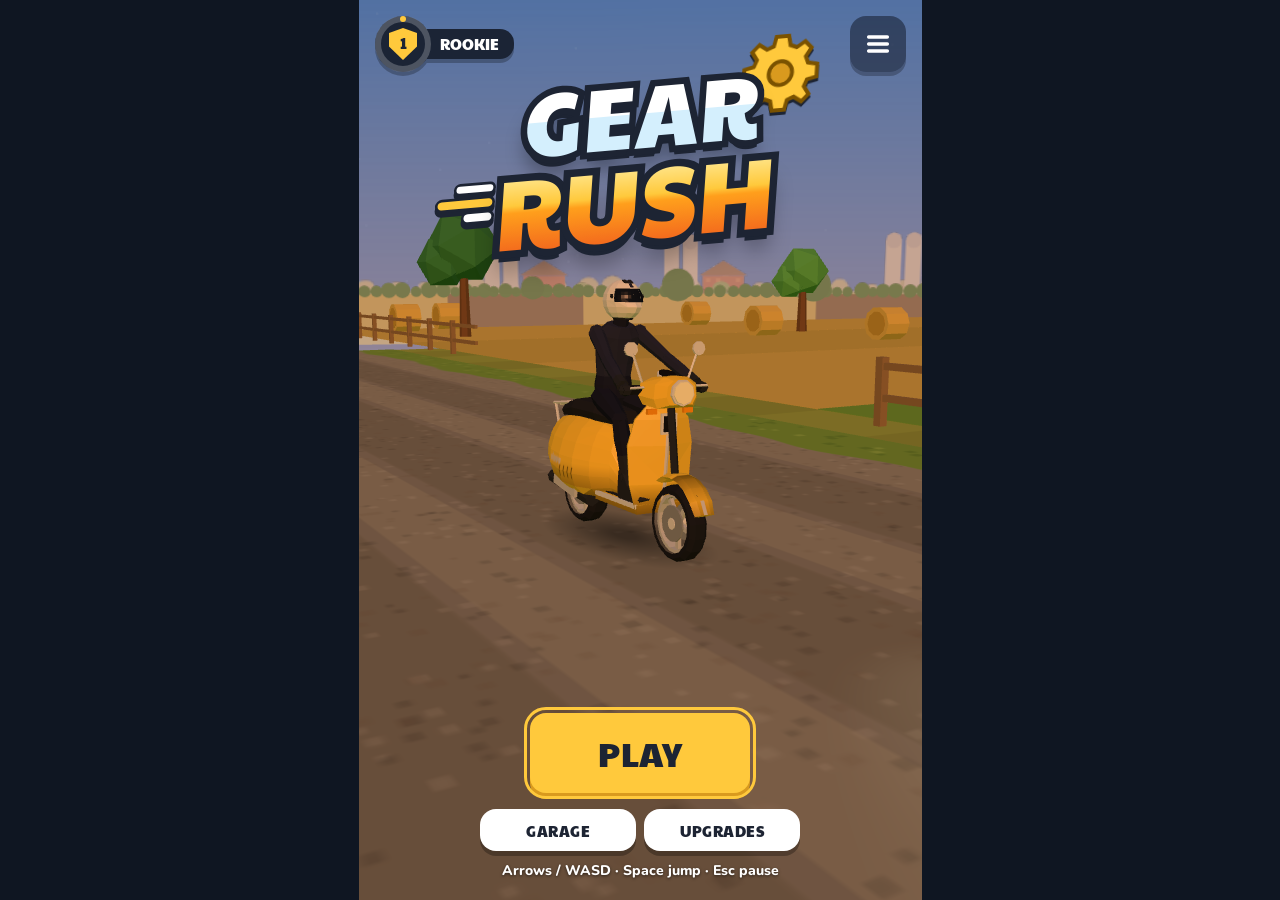
==== index.html @ fe3894e6 "Deploy Gear Rush 0.32.0 (8c68d22)" ====
<!doctype html>
<html lang="en">
  <head>
    <meta charset="UTF-8" />
    <meta name="viewport" content="width=device-width, initial-scale=1, maximum-scale=1, user-scalable=no, viewport-fit=cover" />
    <meta name="theme-color" content="#9ED8F5" />
    <meta name="mobile-web-app-capable" content="yes" />
    <meta name="apple-mobile-web-app-capable" content="yes" />
    <meta name="apple-mobile-web-app-status-bar-style" content="black-translucent" />
    <title>Gear Rush</title>
    <link rel="icon" type="image/svg+xml" href="./favicon.svg" />
    <link rel="apple-touch-icon" href="./icons/apple-touch-icon.png" />
    <script type="module" crossorigin src="./assets/index-BmSVmYBg.js"></script>
    <link rel="stylesheet" crossorigin href="./assets/index-CHYYtZLO.css">
  <link rel="manifest" href="./manifest.webmanifest"></head>
  <body>
    <div id="app">
      <canvas id="gl"></canvas>
      <canvas id="fx"></canvas>
      <div id="vignette"></div>
      <div id="ui"></div>
    </div>
    <div id="rotate"><div>↻</div><p>Rotate your phone to portrait<br />Obróć telefon pionowo</p></div>
  </body>
</html>
---- assets/index-CHYYtZLO.css ----
@font-face{font-family:Paytone One;font-style:normal;font-display:swap;font-weight:400;src:url(./paytone-one-vietnamese-400-normal-3uz3l8e0.woff2) format("woff2"),url(./paytone-one-vietnamese-400-normal-BRPeB8vx.woff) format("woff");unicode-range:U+0102-0103,U+0110-0111,U+0128-0129,U+0168-0169,U+01A0-01A1,U+01AF-01B0,U+0300-0301,U+0303-0304,U+0308-0309,U+0323,U+0329,U+1EA0-1EF9,U+20AB}@font-face{font-family:Paytone One;font-style:normal;font-display:swap;font-weight:400;src:url(./paytone-one-latin-ext-400-normal-3vhx3Voy.woff2) format("woff2"),url(./paytone-one-latin-ext-400-normal-DRXB6jXc.woff) format("woff");unicode-range:U+0100-02BA,U+02BD-02C5,U+02C7-02CC,U+02CE-02D7,U+02DD-02FF,U+0304,U+0308,U+0329,U+1D00-1DBF,U+1E00-1E9F,U+1EF2-1EFF,U+2020,U+20A0-20AB,U+20AD-20C0,U+2113,U+2C60-2C7F,U+A720-A7FF}@font-face{font-family:Paytone One;font-style:normal;font-display:swap;font-weight:400;src:url(./paytone-one-latin-400-normal-CUTjhAbn.woff2) format("woff2"),url(./paytone-one-latin-400-normal-B3s3dOdV.woff) format("woff");unicode-range:U+0000-00FF,U+0131,U+0152-0153,U+02BB-02BC,U+02C6,U+02DA,U+02DC,U+0304,U+0308,U+0329,U+2000-206F,U+20AC,U+2122,U+2191,U+2193,U+2212,U+2215,U+FEFF,U+FFFD}@font-face{font-family:Nunito;font-style:normal;font-display:swap;font-weight:600;src:url(./nunito-cyrillic-ext-600-normal-CWPPjBOD.woff2) format("woff2"),url(./nunito-cyrillic-ext-600-normal-vnfu4DTE.woff) format("woff");unicode-range:U+0460-052F,U+1C80-1C8A,U+20B4,U+2DE0-2DFF,U+A640-A69F,U+FE2E-FE2F}@font-face{font-family:Nunito;font-style:normal;font-display:swap;font-weight:600;src:url(./nunito-cyrillic-600-normal-DJGQ2h05.woff2) format("woff2"),url(./nunito-cyrillic-600-normal-BUjmtIuu.woff) format("woff");unicode-range:U+0301,U+0400-045F,U+0490-0491,U+04B0-04B1,U+2116}@font-face{font-family:Nunito;font-style:normal;font-display:swap;font-weight:600;src:url(./nunito-vietnamese-600-normal-BY8O6Cug.woff2) format("woff2"),url(./nunito-vietnamese-600-normal-DO1RqFw5.woff) format("woff");unicode-range:U+0102-0103,U+0110-0111,U+0128-0129,U+0168-0169,U+01A0-01A1,U+01AF-01B0,U+0300-0301,U+0303-0304,U+0308-0309,U+0323,U+0329,U+1EA0-1EF9,U+20AB}@font-face{font-family:Nunito;font-style:normal;font-display:swap;font-weight:600;src:url(./nunito-latin-ext-600-normal-Dd9Zuxh1.woff2) format("woff2"),url(./nunito-latin-ext-600-normal-BKUpuB78.woff) format("woff");unicode-range:U+0100-02BA,U+02BD-02C5,U+02C7-02CC,U+02CE-02D7,U+02DD-02FF,U+0304,U+0308,U+0329,U+1D00-1DBF,U+1E00-1E9F,U+1EF2-1EFF,U+2020,U+20A0-20AB,U+20AD-20C0,U+2113,U+2C60-2C7F,U+A720-A7FF}@font-face{font-family:Nunito;font-style:normal;font-display:swap;font-weight:600;src:url(./nunito-latin-600-normal-Br8yIETf.woff2) format("woff2"),url(./nunito-latin-600-normal-Cd0eNu1l.woff) format("woff");unicode-range:U+0000-00FF,U+0131,U+0152-0153,U+02BB-02BC,U+02C6,U+02DA,U+02DC,U+0304,U+0308,U+0329,U+2000-206F,U+20AC,U+2122,U+2191,U+2193,U+2212,U+2215,U+FEFF,U+FFFD}@font-face{font-family:Nunito;font-style:normal;font-display:swap;font-weight:800;src:url(./nunito-cyrillic-ext-800-normal-B-cvGohL.woff2) format("woff2"),url(./nunito-cyrillic-ext-800-normal-pjRatrRO.woff) format("woff");unicode-range:U+0460-052F,U+1C80-1C8A,U+20B4,U+2DE0-2DFF,U+A640-A69F,U+FE2E-FE2F}@font-face{font-family:Nunito;font-style:normal;font-display:swap;font-weight:800;src:url(./nunito-cyrillic-800-normal-D3igD7Kl.woff2) format("woff2"),url(./nunito-cyrillic-800-normal-DymMgApb.woff) format("woff");unicode-range:U+0301,U+0400-045F,U+0490-0491,U+04B0-04B1,U+2116}@font-face{font-family:Nunito;font-style:normal;font-display:swap;font-weight:800;src:url(./nunito-vietnamese-800-normal-D_CZYdm9.woff2) format("woff2"),url(./nunito-vietnamese-800-normal-Dz0hZPb5.woff) format("woff");unicode-range:U+0102-0103,U+0110-0111,U+0128-0129,U+0168-0169,U+01A0-01A1,U+01AF-01B0,U+0300-0301,U+0303-0304,U+0308-0309,U+0323,U+0329,U+1EA0-1EF9,U+20AB}@font-face{font-family:Nunito;font-style:normal;font-display:swap;font-weight:800;src:url(./nunito-latin-ext-800-normal-CtU8tJOV.woff2) format("woff2"),url(./nunito-latin-ext-800-normal-CDcxIxx8.woff) format("woff");unicode-range:U+0100-02BA,U+02BD-02C5,U+02C7-02CC,U+02CE-02D7,U+02DD-02FF,U+0304,U+0308,U+0329,U+1D00-1DBF,U+1E00-1E9F,U+1EF2-1EFF,U+2020,U+20A0-20AB,U+20AD-20C0,U+2113,U+2C60-2C7F,U+A720-A7FF}@font-face{font-family:Nunito;font-style:normal;font-display:swap;font-weight:800;src:url(./nunito-latin-800-normal-Dz8SOQK_.woff2) format("woff2"),url(./nunito-latin-800-normal-D-J0wlBY.woff) format("woff");unicode-range:U+0000-00FF,U+0131,U+0152-0153,U+02BB-02BC,U+02C6,U+02DA,U+02DC,U+0304,U+0308,U+0329,U+2000-206F,U+20AC,U+2122,U+2191,U+2193,U+2212,U+2215,U+FEFF,U+FFFD}:root{--sky: #9ed8f5;--cream: #fcefd4;--ink: #1d2433;--gold: #ffc93c;--gold-dark: #d99a1e;--red: #e63946;--green: #3ddc84;--blue: #1982c4;--panel: rgba(20, 28, 44, .86);--panel-line: rgba(255, 255, 255, .12);--display: "Paytone One", "Arial Black", system-ui, sans-serif;--body: "Nunito", system-ui, -apple-system, "Segoe UI", sans-serif;--safe-t: env(safe-area-inset-top, 0px);--safe-b: env(safe-area-inset-bottom, 0px);--safe-l: env(safe-area-inset-left, 0px);--safe-r: env(safe-area-inset-right, 0px)}*{box-sizing:border-box;-webkit-tap-highlight-color:transparent}html,body{margin:0;height:100%;overflow:hidden;background:#0f1622;color:#fff;font-family:var(--body);user-select:none;-webkit-user-select:none;touch-action:none;overscroll-behavior:none}#app{position:relative;height:100vh;height:var(--app-h, 100dvh);width:min(100vw,calc(var(--app-h, 100dvh) * .625));margin:0 auto;overflow:hidden;background:var(--sky);container-type:inline-size}#gl,#fx{position:absolute;top:0;right:0;bottom:0;left:0;width:100%;height:100%;display:block}#fx{pointer-events:none}#vignette{position:absolute;top:0;right:0;bottom:0;left:0;pointer-events:none;opacity:0;background:radial-gradient(ellipse at center,transparent 45%,rgba(230,57,70,.75) 100%);transition:opacity .35s ease-out}#vignette.on{opacity:1;transition:none}#ui{position:absolute;top:0;right:0;bottom:0;left:0;pointer-events:none}#ui>*{pointer-events:auto}#rotate{display:none}@media (orientation: landscape) and (pointer: coarse) and (max-height: 520px){#rotate{display:flex;position:fixed;top:0;right:0;bottom:0;left:0;z-index:99;background:#0f1622;flex-direction:column;align-items:center;justify-content:center;text-align:center;font-family:var(--display);font-size:22px}#rotate div{font-size:64px;animation:spin 2s ease-in-out infinite}}@keyframes spin{50%{transform:rotate(90deg)}}.screen{position:absolute;top:0;right:0;bottom:0;left:0;display:flex;flex-direction:column;align-items:center;padding:calc(16px + var(--safe-t)) calc(16px + var(--safe-r)) calc(20px + var(--safe-b)) calc(16px + var(--safe-l))}#ui>.screen.passthrough{pointer-events:none}:where(.screen.passthrough)>*{pointer-events:auto}.screen.dim{background:#0a101c8c;backdrop-filter:blur(2px);-webkit-backdrop-filter:blur(2px)}.spacer{flex:1}.logo{position:relative;isolation:isolate;display:flex;flex-direction:column;align-items:center;font-family:var(--display);font-size:clamp(54px,19cqw,96px);line-height:.92;letter-spacing:.02em;transform:rotate(-5deg) skew(-9deg)}.logo-word{position:relative;display:block;color:transparent}.logo-word:before,.logo-word:after{content:attr(data-text);position:absolute;top:0;right:0;bottom:0;left:0}.logo-word:before{color:var(--ink);-webkit-text-stroke:.15em var(--ink);text-shadow:0 .035em 0 var(--ink),0 .07em 0 var(--ink),0 .105em 0 var(--ink),0 .2em .22em rgba(0,0,0,.35)}.logo-word:after{background:var(--fill);-webkit-background-clip:text;background-clip:text;color:transparent}.w-gear{--fill: linear-gradient(#fff 0 52%, #d4effd 52% 100%)}.w-rush{--fill: linear-gradient(#fff3b0, #ffc93c 46%, #ff9f1c 54%, #f2661d);font-size:1.12em}.logo-gear{position:absolute;z-index:-1;width:.95em;height:.95em;top:-.32em;right:-.42em;filter:drop-shadow(0 .04em 0 var(--ink))}.logo-gear svg{width:100%;height:100%;display:block;animation:logo-spin 9s linear infinite}@keyframes logo-spin{to{transform:rotate(1turn)}}.logo-rush{position:relative}.logo-streaks{position:absolute;right:calc(100% + .06em);top:.2em;display:grid;justify-items:end;gap:.07em}.logo-streaks i{display:block;height:.09em;border-radius:99px;background:#fff;box-shadow:0 0 0 .03em var(--ink),0 .05em 0 .03em var(--ink)}.logo-streaks i:nth-child(1){width:.42em}.logo-streaks i:nth-child(2){width:.62em;background:var(--gold)}.logo-streaks i:nth-child(3){width:.32em}.btn{font-family:var(--display);font-size:22px;letter-spacing:.5px;color:var(--ink);background:#fff;border:0;border-radius:16px;padding:12px 22px;min-height:52px;min-width:52px;box-shadow:0 5px #00000047;cursor:pointer;transition:transform .08s,box-shadow .08s,opacity .2s}.btn:active{transform:translateY(4px);box-shadow:0 1px #00000047}.btn:focus-visible,.swatch:focus-visible,.tabs button:focus-visible,.toggle:focus-visible,.lang button:focus-visible{outline:3px solid var(--gold);outline-offset:3px}.btn.primary{background:var(--gold);font-size:34px;padding:16px 40px;min-width:220px;box-shadow:0 6px 0 var(--gold-dark)}.btn.primary:active{box-shadow:0 2px 0 var(--gold-dark)}.btn.ghost{background:#141c2c8c;color:#fff;box-shadow:0 4px #00000040}.btn[disabled]{opacity:.45;pointer-events:none}.btn.icon{padding:0;width:56px;height:56px;font-size:26px;display:grid;place-items:center}.btn svg{width:24px;height:24px;vertical-align:-4px}.btn.icon svg{width:28px;height:28px}.stack{display:grid}.stack>*{grid-area:1 / 1;min-width:0}.stack>.stack-off{visibility:hidden}.row{display:flex;gap:12px;align-items:center;justify-content:center;flex-wrap:wrap}.col{display:flex;flex-direction:column;gap:12px;align-items:center}.title .col{gap:8px}.chip{display:inline-flex;align-items:center;gap:8px;padding:8px 14px;border-radius:999px;background:#141c2c99;font-weight:800;font-size:18px}.chip svg{width:22px;height:22px}.panel{background:var(--panel);border:1px solid var(--panel-line);border-radius:22px;padding:20px;width:min(100%,360px)}.title-text{font-family:var(--display);font-size:40px;font-weight:400;text-align:center;margin:0 0 8px}.hint{font-size:16px;text-align:center;font-weight:800;text-shadow:0 1px 3px rgba(0,0,0,.6)}.boot{justify-content:center;gap:36px;background:linear-gradient(#9ed8f5,#fcefd4)}.bar{width:60%;height:14px;border-radius:99px;background:#1d243340;overflow:hidden}.bar>i{display:block;height:100%;width:0;background:var(--ink);border-radius:99px;transition:width .15s}.title-top{width:100%;display:flex;justify-content:space-between;align-items:center;gap:8px}.title .logo{margin-top:0;font-size:clamp(54px,17cqw,88px)}.player-badge{display:inline-flex;align-items:center;height:56px;min-width:0;max-width:min(246px,calc(100cqw - 104px));padding:0;border:0;background:none;color:#fff;font-family:var(--body);text-align:left;cursor:pointer;filter:drop-shadow(0 4px 0 rgba(0,0,0,.25));transition:transform .08s,filter .08s}.player-badge:active{transform:translateY(3px);filter:drop-shadow(0 1px 0 rgba(0,0,0,.25))}.player-badge:focus-visible{outline:3px solid var(--gold);outline-offset:3px;border-radius:28px}.pb-disc{position:relative;z-index:1;flex:none;display:grid;place-items:center;width:56px;height:56px;border-radius:50%;background:#1b2435}.pb-ring{position:absolute;top:0;right:0;bottom:0;left:0;width:100%;height:100%;transform:rotate(-90deg)}.pb-ring circle{fill:none;stroke-width:6}.pb-track{stroke:#ffffff38}.pb-fill{stroke:var(--gold);stroke-linecap:round}.pb-disc .rank-badge{position:relative;width:28px;height:32px;font-size:15px}.pb-plate{display:grid;gap:3px;min-width:0;margin-left:-14px;padding:6px 15px 7px 23px;border-radius:0 14px 14px 0;background:#1b2435}.pb-name{font-family:var(--display);font-weight:400;font-size:15px;line-height:1.15;overflow:hidden;text-overflow:ellipsis;white-space:nowrap}.pb-name.long{font-size:13px}.pb-plate small{font-size:12px;font-weight:800;line-height:1;color:var(--gold);white-space:nowrap;overflow:hidden;text-overflow:ellipsis}.title .spacer{position:relative;width:100%;display:flex;justify-content:flex-end;align-items:flex-start;pointer-events:none}.app-slot{position:absolute;left:0;right:0;bottom:10px;display:flex;justify-content:center}.side-rail{display:flex;flex-direction:column;gap:10px;pointer-events:auto}.side-btn{position:relative;width:52px;height:52px;padding:0;border:0;border-radius:16px;cursor:pointer;display:grid;place-items:center;background:#141c2c8c;color:#fff;box-shadow:0 4px #00000040;transition:transform .08s,box-shadow .08s}.side-btn:active{transform:translateY(3px);box-shadow:0 1px #00000040}.side-btn:focus-visible{outline:3px solid var(--gold);outline-offset:3px}.side-btn svg{width:28px;height:28px}.panel.start-pick{display:grid;gap:12px;width:min(100%,320px)}.start-pick .btn{display:flex;align-items:baseline;justify-content:center;gap:10px;min-width:0;font-size:clamp(21px,6.8vw,26px);padding:12px 14px}.start-pick .btn:not(.ghost){justify-content:flex-start;text-align:left;white-space:nowrap}.start-pick .btn small{font-family:var(--body);font-weight:800;font-size:15px;opacity:.8}.pf-rank{display:flex;align-items:center;gap:12px;padding:4px 0 12px;border-bottom:1px solid var(--panel-line)}.pf-rank .rank-badge{width:44px;height:50px;font-size:24px}.pf-rank b{font-family:var(--display);font-weight:400;font-size:20px}.pf-text{display:grid;gap:4px;flex:1;min-width:0}.pf-text>small{font-size:13px;font-weight:800;opacity:.8}.pf-row{display:flex;align-items:center;gap:12px;padding:10px 0;border-bottom:1px solid var(--panel-line)}.pf-row b{font-size:20px;font-weight:800}.pf-nick{overflow:hidden;text-overflow:ellipsis;white-space:nowrap}.pf-row .pf-style{display:block;font-size:13px;opacity:.8;margin-top:2px}.pf-icon{display:grid;place-items:center;width:34px;flex:none}.pf-icon svg{width:28px;height:28px}.btn.pf-share{width:44px;height:44px;font-size:13px}.btn.pf-share svg{width:22px;height:22px}.results .style-line{font-family:var(--display);font-size:18px;display:flex;flex-direction:column;align-items:center;gap:4px}.results .style-line b{color:var(--gold);font-weight:400;font-size:clamp(26px,4.2dvh,34px);line-height:1;text-shadow:0 3px 0 var(--ink);margin-left:4px}.results .best-pill{display:inline-flex;align-items:center;gap:.3em;padding:.2em .75em .2em .5em;border-radius:999px;font-family:var(--display);background:var(--gold);color:var(--ink);-webkit-text-stroke:0;box-shadow:0 .18em 0 var(--gold-dark),0 0 .9em #ffc93c8c;animation:bounce .8s ease-in-out infinite alternate}.results .best-pill svg{width:1.1em;height:1.1em}.results .best-pill svg path{fill:var(--ink);stroke:none}.results .newbest{font-size:clamp(20px,3.4dvh,26px)}.results .style-best{font-size:16px}.results .unlocked{font-family:var(--display);font-size:18px;color:#3ddc84;text-shadow:0 2px 0 rgba(0,0,0,.35);margin-top:4px}.results .unlocked.cp-drylands{color:#ffb36b}.title .col{width:100%;max-width:320px}.title .col .hint{margin:2px 0 0;font-size:14px}.title-play{display:flex;gap:14px;width:100%}.title-play .btn{height:60px;min-width:0;min-height:0}.btn.primary.daily{flex:2;display:flex;flex-direction:column;align-items:center;justify-content:center;gap:2px;padding:4px 8px;font-size:22px;line-height:1.1}.btn.daily small{display:inline-flex;align-items:center;gap:6px;font-family:var(--body);font-weight:800;font-size:14px;opacity:.85}.btn.daily small.explain{font-size:12px;line-height:1.1}.btn.daily .streak,.results .streak{display:inline-flex;align-items:center;gap:2px;color:#c2410c}.btn.daily svg{width:16px;height:16px;vertical-align:0}.free-ride{flex:1;padding:4px;font-size:15px;line-height:1.1}.title-more{width:100%;gap:8px;flex-wrap:nowrap;margin-top:8px}.title-more .btn{flex:1;min-width:0;min-height:42px;padding:6px 8px;font-size:15px}.hud .dist .daily-tag{display:block;font-size:14px;letter-spacing:1px;color:var(--gold);margin-bottom:2px}.hud .dist .daily-tag[hidden]{display:none}.results .daily-head{font-family:var(--display);font-size:18px;color:var(--gold)}.results .streak{color:#ff8a3d}.results .streak.up{animation:tierpop .6s .3s}.hud .top{width:100%;display:grid;grid-template-columns:1fr 1fr;align-items:start;position:relative;z-index:1}.hud .bottom{position:absolute;left:0;right:0;bottom:calc(14px + var(--safe-b));pointer-events:none;display:flex;justify-content:center}.hud .left{display:flex;flex-direction:column;gap:8px;align-items:flex-start}.hud .gears{display:inline-flex;align-items:center;gap:6px;font-family:var(--display);font-size:24px;text-shadow:0 2px 0 rgba(0,0,0,.35)}.hud .gears,.hud .dist,.hud .mission{will-change:transform}.hud .gears svg{width:28px;height:28px}.hud .rail{position:absolute;top:30%;height:30%;display:flex;flex-direction:column;align-items:center;pointer-events:none}.hud .combo{--c: #fff;left:calc(8px + var(--safe-l));gap:6px;opacity:.55;transition:opacity .2s}.hud .combo.on{opacity:1}.hud .combo b{font-family:var(--display);font-weight:400;font-size:22px;line-height:1;padding:5px 7px 6px;border-radius:12px;min-width:44px;background:var(--c);color:var(--ink);text-align:center;box-shadow:0 3px #00000059;transition:background .2s}.hud .combo .cbar{flex:1;width:18px;border-radius:99px;overflow:hidden;position:relative;background:#141c2c8c;border:2px solid rgba(255,255,255,.4);box-shadow:0 3px #0000004d}.hud .combo .cbar i{position:absolute;top:0;right:0;bottom:0;left:0;transform-origin:bottom;transition:transform .15s ease-out,background .2s;background:linear-gradient(to top,var(--c),color-mix(in srgb,var(--c),#fff 50%))}.hud .combo[data-level="2"]{--c: #3ddc84}.hud .combo[data-level="3"]{--c: #5aa9ff}.hud .combo[data-level="4"]{--c: #b388ff}.hud .combo[data-level="5"]{--c: var(--gold)}.hud .combo b{position:relative}.hud .combo[data-level="5"] b:after,.hud .combo[data-level="5"] .cbar:after{content:"";position:absolute;top:0;right:0;bottom:0;left:0;border-radius:inherit;background:#fff;opacity:0;pointer-events:none;animation:shimmer 1.2s ease-in-out infinite}@keyframes shimmer{50%{opacity:.22}}.hud .stunts{position:absolute;top:30%;left:calc(62px + var(--safe-l));display:flex;flex-direction:column;align-items:flex-start;gap:4px;pointer-events:none}.hud .stunt{--c: #fff;font-family:var(--display);font-size:16px;line-height:1;color:var(--c);white-space:nowrap;-webkit-text-stroke:3px var(--ink);paint-order:stroke fill;text-shadow:0 2px 0 var(--ink);opacity:0}.hud .stunt[data-level="2"]{--c: #3ddc84}.hud .stunt[data-level="3"]{--c: #5aa9ff}.hud .stunt[data-level="4"]{--c: #b388ff}.hud .stunt[data-level="5"],.hud .stunt.razor{--c: var(--gold)}.hud .stunt.razor{font-size:20px}.hud .stunt.perk{--c: var(--gold);font-size:18px}.hud .combo .chain{display:flex;gap:4px}.hud .combo .chain[hidden]{display:none}.hud .combo .chain i{width:10px;height:10px;border-radius:50%;background:#141c2c8c;border:2px solid rgba(255,255,255,.5);transition:background .1s}.hud .combo .chain i.on{background:var(--gold);border-color:#fff}.hud .combo .hook{--c: #fff;--left: 1;position:absolute;bottom:calc(100% + 6px);left:50%;translate:-50% 0;padding:3px;border-radius:12px;background:conic-gradient(var(--c) calc(var(--left) * 360deg),rgba(255,255,255,.15) 0)}.hud .combo .hook[hidden]{display:none}.hud .combo .hook span{display:block;font-family:var(--display);font-size:16px;line-height:1;padding:4px 6px;border-radius:9px;background:color-mix(in srgb,var(--c),transparent 55%);color:var(--ink);opacity:.85}.hud .combo .hook[data-level="2"]{--c: #3ddc84}.hud .combo .hook[data-level="3"]{--c: #5aa9ff}.hud .combo .hook[data-level="4"]{--c: #b388ff}.hud .combo .hook[data-level="5"]{--c: var(--gold)}.hud .combo.up b{animation:comboup .3s ease-out}@keyframes comboup{40%{transform:scale(1.5) rotate(-6deg)}}.hud .combo.broke{animation:combobreak .45s ease-out}.hud .combo.broke .cbar{animation:railflash .45s}@keyframes combobreak{20%{transform:translate(-5px) rotate(-6deg)}40%{transform:translate(5px) rotate(5deg)}60%{transform:translate(-3px)}80%{transform:translate(2px)}}@keyframes railflash{0%,50%{border-color:var(--red);background:#e6394699}}.hud .combo.down b{animation:combodown .35s ease-out}@keyframes combodown{40%{transform:scale(.7) translateY(6px)}}.hud .combo.low .cbar{animation:combolow .5s ease-in-out infinite alternate}@keyframes combolow{to{opacity:.45}}.hud .hp{right:calc(8px + var(--safe-r));flex-direction:column-reverse;justify-content:space-evenly;width:46px;border-radius:99px;background:#141c2c73;border:2px solid rgba(255,255,255,.25)}.hud .hp.low{animation:lowhp .7s ease-in-out infinite alternate}@keyframes lowhp{to{background:#e6394699;border-color:#fff9}}.hud .hp svg{width:30px;height:30px;transition:opacity .4s,transform .4s;filter:drop-shadow(0 2px 0 rgba(0,0,0,.3))}.hud .hp svg.lost{opacity:.25;transform:scale(.8) rotate(-20deg);filter:grayscale(1)}.hud .hp svg.crack{animation:crack .4s}@keyframes crack{30%{transform:scale(1.5) rotate(15deg)}}.hud.still .combo,.hud.still .combo .cbar i{transition:none}.hud.still .combo.up b,.hud.still .combo[data-level="5"] b:after,.hud.still .combo[data-level="5"] .cbar:after,.hud.still .hp.low{animation:none}.hud.still .combo.broke,.hud.still .combo.broke .cbar,.hud.still .combo.down b,.hud.still .combo.low .cbar{animation:none}.hud.still .hp.low{background:#e6394699}.combopop{--c: #3ddc84;--s: 1;--r: -4deg;position:absolute;left:0;right:0;top:calc(clamp(28px,6.5dvh,60px) + var(--safe-t));display:flex;flex-direction:column;align-items:center;transform-origin:50% 0;pointer-events:none;opacity:0;isolation:isolate;font-family:var(--display);line-height:.95;-webkit-text-stroke:3px var(--ink);paint-order:stroke fill;text-shadow:0 4px 0 var(--ink)}.combopop small{font-size:18px;letter-spacing:3px;color:#fff;-webkit-text-stroke-width:2px;text-shadow:0 2px 0 var(--ink)}.combopop b{font-weight:400;font-size:clamp(48px,min(20cqw,9.5dvh),86px);color:var(--c)}.combopop span{font-size:clamp(26px,min(10cqw,5dvh),44px);color:color-mix(in srgb,var(--c),#fff 55%)}.combopop:before{content:"";position:absolute;z-index:-1;left:50%;top:50%;width:240px;height:240px;margin:-120px;border-radius:50%;opacity:0;background:repeating-conic-gradient(color-mix(in srgb,var(--c),transparent 35%) 0 12deg,transparent 12deg 24deg);-webkit-mask:radial-gradient(circle,#000 25%,transparent 70%);mask:radial-gradient(circle,#000 25%,transparent 70%)}.combopop.l3{--c: #5aa9ff;--s: 1.08;--r: 3deg}.combopop.l4{--c: #b388ff;--s: 1.16;--r: -5deg}.combopop.l5{--c: var(--gold);--s: 1.26;--r: 0deg}.combopop.l5:before{width:300px;height:300px;margin:-150px;background:repeating-conic-gradient(#ffc93c 0 10deg,transparent 10deg 15deg,#ff6b6b 15deg 25deg,transparent 25deg 30deg,#5aa9ff 30deg 40deg,transparent 40deg 45deg,#3ddc84 45deg 55deg,transparent 55deg 60deg)}.combopop.show{animation:combopop 2s ease-out forwards}.combopop.show:before{animation:burst 1.2s linear forwards}@keyframes combopop{0%{opacity:0;transform:translateY(24px) scale(calc(var(--s) * .3)) rotate(var(--r))}8%{opacity:1;transform:translateY(0) scale(calc(var(--s) * 1.2)) rotate(var(--r))}16%{transform:scale(var(--s)) rotate(var(--r))}82%{opacity:1;transform:translateY(-6px) scale(var(--s)) rotate(var(--r))}to{opacity:0;transform:translateY(-22px) scale(calc(var(--s) * .9)) rotate(var(--r))}}@keyframes burst{0%{opacity:0;transform:scale(.2) rotate(0)}15%{opacity:1}to{opacity:0;transform:scale(1.4) rotate(70deg)}}.hud.still .combopop.show{animation-name:popfade}.hud.still .combopop.show:before{animation:none}@keyframes popfade{0%,to{opacity:0}6%,85%{opacity:1}}.hud .dist{font-family:var(--display);font-size:44px;line-height:1;text-align:center;text-shadow:0 3px 0 rgba(0,0,0,.35);min-width:120px}.hud .dist small{font-size:22px;margin-left:2px}.hud .dist.tierpop{animation:tierpop .6s}@keyframes tierpop{30%{color:var(--gold);transform:scale(1.15)}}.hud .right{display:flex;justify-content:flex-end}.toast{position:absolute;left:0;right:0;top:26%;padding:0 12px;overflow-wrap:anywhere;text-align:center;pointer-events:none;font-family:var(--display);font-size:clamp(28px,9cqw,40px);color:#fff;-webkit-text-stroke:2px var(--ink);paint-order:stroke fill;text-shadow:0 4px 0 var(--ink);transform:translate(-120%);opacity:0}.toast.show{animation:toast 1.5s ease-in-out forwards}@keyframes toast{0%{transform:translate(-120%);opacity:0}15%,80%{transform:translate(0);opacity:1}to{transform:translate(120%);opacity:0}}.drops{position:absolute;top:0;right:0;bottom:0;left:0;pointer-events:none;overflow:hidden}.drops i{position:absolute;border-radius:50% 50% 46% 46%;background:radial-gradient(circle at 35% 30%,#ffffff8c,#c8e1e62e 55%,#a0c8d214);box-shadow:inset 0 -2px 4px #ffffff40;opacity:0;animation:drop 1.7s ease-out forwards}@keyframes drop{0%{opacity:0;transform:translateY(0) scale(.6)}12%{opacity:1;transform:translateY(0) scale(1)}to{opacity:0;transform:translateY(26px) scale(1)}}.hud.still .drops i{animation-name:drop-still}@keyframes drop-still{0%{opacity:0}12%{opacity:1}to{opacity:0}}.toast.danger{color:#ff7a1a;text-shadow:0 4px 0 var(--ink),0 0 18px rgba(255,70,20,.8)}.toast.danger.show{animation:toast-danger 2.4s ease-in-out forwards,danger-blink .32s steps(1,end) 7}@keyframes toast-danger{0%{transform:translate(-120%);opacity:0}8%,88%{transform:translate(0);opacity:1}to{transform:translate(120%);opacity:0}}@keyframes danger-blink{0%{color:#ff2a12}50%{color:#ffb21a}}.hud.still .toast.danger.show{animation:toast-danger 2.4s ease-in-out forwards}.app-chip{pointer-events:auto;font-size:14px;min-height:40px;padding:8px 14px;border-radius:999px;max-width:calc(100cqw - 120px);background:var(--green);color:var(--ink);box-shadow:0 4px #1f8a4f}.app-chip.install{background:#fff;box-shadow:0 4px #00000047}.app-chip.how{font-family:var(--body);font-weight:800;line-height:1.2;text-align:left;border-radius:16px}.settings .version{margin:14px 0;font-size:13px;opacity:.7;display:flex;flex-wrap:wrap;justify-content:center;align-items:center;gap:0 10px}.version-link{padding:6px;border:0;background:none;color:inherit;font:inherit;text-decoration:underline;cursor:pointer}.whats-new-version{margin:0;font-size:14px;opacity:.75}.whats-new li{font-size:16px;align-items:flex-start;gap:10px}.whats-new li>svg{width:22px;height:22px;color:var(--gold);margin-top:1px}.settings .setting-hint{margin:-2px 0 8px;font-size:13px;opacity:.75}.settings .privacy-link{display:block;margin-top:14px;padding:6px;font-size:13px;color:inherit}.keep-space{visibility:hidden}.results .board-line{width:100%;border:0;color:inherit;font-family:var(--body);cursor:pointer;box-shadow:inset 0 0 0 2px var(--gold)}.results .board-line b{color:var(--gold)}.results .board-line svg{width:14px;height:14px}.board-panel{display:flex;flex-direction:column;max-height:calc(var(--app-h, 100dvh) - 40px - var(--safe-t) - var(--safe-b))}.board-panel .title-text{font-size:clamp(24px,4.6dvh,32px);line-height:1.1;margin:0}.board-panel .row{flex:none;flex-wrap:nowrap;gap:8px}.board-panel .row .btn{flex:1;min-width:0;min-height:46px;padding:6px 8px;font-size:16px}.board-full{height:min(100%,560px)}.board-full .row{margin-top:auto}.board-panel .board-join{flex:none;margin-top:auto;min-height:46px;padding:6px 8px;font-size:16px}.board-join+.row{margin-top:8px}.msg-list{flex:0 1 auto;display:flex;flex-direction:column;gap:4px;width:100%;min-height:0;margin:10px 0 12px;overflow-y:auto}.msg{flex:none;display:flex;align-items:center;gap:10px;width:100%;min-height:52px;padding:6px 10px;border:0;border-radius:12px;background:#ffffff1a;color:inherit;font-family:var(--body);font-weight:800;font-size:15px;line-height:1.2;text-align:left;cursor:pointer}.msg.new{box-shadow:inset 0 0 0 2px var(--gold)}.msg svg{flex:none;width:18px;height:18px;color:var(--gold)}.msg span{flex:1;min-width:0;overflow-wrap:anywhere}.msg small{display:block;font-size:12px;opacity:.7}.medal{flex:none;display:inline-block;width:14px;height:14px;border-radius:50%;vertical-align:-2px;box-shadow:inset 0 0 0 1.5px #0000004d,0 0 0 1.5px #ffffffbf}.medal.bronze{background:#cd7f32}.medal.silver{background:#c8ccd4}.medal.gold{background:#ffc93c}.results .board-line .medal{margin-right:6px}.board-tabs{flex:none;display:flex;gap:4px;width:100%;margin:6px 0 2px}.board-tab{flex:1;min-width:0;min-height:36px;padding:4px 8px;border:0;border-radius:10px;background:#ffffff1a;color:inherit;font-family:var(--body);font-weight:800;font-size:14px;cursor:pointer}.board-tab[aria-pressed=true]{background:var(--gold);color:var(--ink)}.board-tab:disabled{cursor:default}.board-sum{margin-top:0;font-size:13px}.board-list{flex:0 1 auto;display:flex;flex-direction:column;width:100%;min-height:0}.board-rows{list-style:none;margin:8px 0 12px;padding:0;display:flex;flex-direction:column;gap:3px;width:100%;flex:0 1 auto;min-height:0;overflow-y:auto}.board-rows li{flex:none;display:flex;align-items:center;gap:8px;min-height:32px;padding:2px 10px;border-radius:10px;background:#ffffff1a;font-weight:800;font-size:15px;text-align:left}.board-rows li.me{background:var(--gold);color:var(--ink)}.board-rows li.board-gap{min-height:0;padding:0;background:none;justify-content:center;line-height:1;opacity:.6}.board-pos{flex:none;width:24px;text-align:right;font-family:var(--display);font-weight:400}.board-swatch{flex:none;width:18px;height:18px;border-radius:50%;box-shadow:0 0 0 2px #ffffffb3}.board-name{flex:1;min-width:0;overflow:hidden;text-overflow:ellipsis;white-space:nowrap}.board-name small{margin-left:6px;font-size:12px;opacity:.7}.board-rows li b{flex:none;font-family:var(--display);font-weight:400}.nick-input{width:100%;min-height:48px;margin:8px 0 4px;padding:8px 14px;border:0;border-radius:12px;background:#fff;color:var(--ink);font-family:var(--body);font-weight:800;font-size:18px;text-align:center}.nick-error{min-height:40px;margin:0 0 8px;font-weight:800;font-size:14px;line-height:20px;color:#ffb36b}.sign{position:absolute;left:calc(12px + var(--safe-l));top:calc(100px + var(--safe-t));pointer-events:none;font-family:var(--display);text-align:center;line-height:1.05;white-space:nowrap;padding:5px 12px 6px;border-radius:8px;opacity:0;transform:translate(-130%)}.sign small{display:block;font-size:10px;letter-spacing:1.2px;opacity:.9}.sign b{display:block;font-size:18px;font-weight:400;margin:2px 0}.sign.show{animation:sign 3.6s ease-in-out forwards}.sign.show.still{animation-name:sign-fade}@keyframes sign{0%{transform:translate(-130%);opacity:1}12%,85%{transform:translate(0);opacity:1}to{transform:translate(-130%);opacity:1}}@keyframes sign-fade{0%,to{opacity:0;transform:none}10%,88%{opacity:1;transform:none}}.sign.outskirts{background:#1f6b3a;color:#fff;border:2px solid #fff;box-shadow:0 0 0 2px #1f6b3a,0 5px 0 2px #0000004d}.sign.city{background:#f4f4ef;color:#1b1c21;border:2px solid #1b1c21;box-shadow:0 0 0 2px #f4f4ef,0 5px 0 2px #0000004d}.sign.drylands{color:#f6e7c8;border-radius:3px;border:2px solid #4a2f18;rotate:-2deg;text-shadow:0 1px 0 #4a2f18;background:repeating-linear-gradient(0deg,transparent 0 7px,rgba(60,35,15,.25) 7px 8px),linear-gradient(#a8743f,#855428);box-shadow:0 5px #0000004d}.sign.drylands:before,.sign.drylands:after{content:"";position:absolute;top:50%;width:5px;height:5px;margin-top:-2.5px;border-radius:50%;background:#3a2a1c}.sign.drylands:before{left:4px}.sign.drylands:after{right:4px}.sign.marsh{color:#f2ead2;border-radius:4px;border:2px solid #2e3a2a;rotate:1deg;text-shadow:0 1px 0 #2e3a2a;background:repeating-linear-gradient(0deg,transparent 0 8px,rgba(30,40,25,.22) 8px 9px),linear-gradient(#5e7a56,#4a6444);box-shadow:0 5px #0000004d}.sign.marsh:after{content:"";position:absolute;right:6px;top:100%;width:5px;height:16px;border-radius:0 0 3px 3px;background:linear-gradient(#8a9a76,#8a9a7633)}.sign.coast{color:#2f5d7a;border-radius:6px;border:3px dotted #7a5a34;rotate:1.5deg;background:repeating-linear-gradient(0deg,transparent 0 9px,rgba(120,100,70,.12) 9px 10px),linear-gradient(#f6f1e6,#e2d8c4);box-shadow:0 0 0 2px #e8dcc4,0 5px 0 2px #0000004d}.sign.mountains{color:#f2e6cc;border-radius:4px;border:2px solid #2a1c12;rotate:-1deg;text-shadow:0 1px 0 #2a1c12;background:repeating-linear-gradient(0deg,transparent 0 7px,rgba(20,10,5,.25) 7px 8px),linear-gradient(#5a3e2a,#3e2a1c);box-shadow:0 5px #0000004d}.sign.mountains:before{content:"";position:absolute;left:-3px;right:-3px;top:-6px;height:8px;border-radius:4px;background:#f4f7fa}.sign.mountains:after{content:"";position:absolute;right:10px;top:100%;width:0;height:0;border-left:3px solid transparent;border-right:3px solid transparent;border-top:12px solid #dbe8f2}.countdown{position:absolute;top:0;right:0;bottom:0;left:0;display:grid;place-items:center;pointer-events:none;font-family:var(--display);font-size:120px;-webkit-text-stroke:4px var(--ink);paint-order:stroke fill}.countdown span{animation:count .5s ease-out}@keyframes count{0%{transform:scale(1.6);opacity:0}}.start-hint{position:absolute;left:16px;right:16px;top:38%;transition:opacity .6s;pointer-events:none}.coach{position:absolute;left:calc(60px + var(--safe-l));right:calc(60px + var(--safe-r));top:22%;pointer-events:none;display:none;flex-direction:column;align-items:center;gap:4px;text-align:center;text-shadow:0 1px 3px rgba(0,0,0,.6)}.coach.show{display:flex;animation:coach-in .25s ease-out}@keyframes coach-in{0%{opacity:0;transform:scale(.85)}}.coach .arrow{width:72px;height:72px;border-radius:50%;display:grid;place-items:center;margin-bottom:4px;background:var(--gold);color:var(--ink);box-shadow:0 5px 0 var(--gold-dark)}.coach .arrow svg{width:44px;height:44px;animation:nudge .9s ease-in-out infinite}.coach[data-move=left]{--dx: -7px;--dy: 0}.coach[data-move=right]{--dx: 7px;--dy: 0}.coach[data-move=up]{--dx: 0;--dy: -7px}.coach[data-move=down]{--dx: 0;--dy: 7px}@keyframes nudge{50%{transform:translate(var(--dx),var(--dy))}}.coach b{font-family:var(--display);font-weight:400;font-size:clamp(32px,11vw,46px);line-height:1;-webkit-text-stroke:3px var(--ink);paint-order:stroke fill}.coach span{font-size:20px;font-weight:800}.coach small{font-size:16px;font-weight:700;opacity:.9}.hud.still .coach.show,.hud.still .coach .arrow svg{animation:none}.tutorial{justify-content:safe center}.tut-list{list-style:none;margin:4px 0 8px;padding:0;display:grid;gap:12px;width:100%}.tut-list li{display:flex;align-items:center;gap:12px;font-size:17px;font-weight:700;line-height:1.3}.tut-list li>svg,.tut-combo{width:32px;height:32px;flex:none}.tut-combo{display:grid;place-items:center;border-radius:50%;background:#3ddc84;color:var(--ink);font-family:var(--display);font-weight:400;font-size:15px}.garage{padding-top:calc(12px + var(--safe-t))}.garage .head{width:100%;display:flex;justify-content:space-between;align-items:center;gap:8px}.tabs{display:flex;background:#ffffff1f;border-radius:14px;padding:4px}.tabs button{font-family:var(--display);font-size:20px;color:#fff;background:transparent;border:0;border-radius:10px;padding:10px 18px;min-height:48px;cursor:pointer}.tabs button.on{background:#fff;color:var(--ink)}.garage .stage{flex:1;width:100%;touch-action:none}.garage .card{width:min(100%,380px);background:var(--panel);border-radius:22px;padding:14px 16px 16px;border:1px solid var(--panel-line)}.carousel{display:flex;align-items:center;justify-content:space-between;gap:8px}.carousel .name{text-align:center;flex:1;min-width:0}.carousel .name b{font-family:var(--display);font-size:32px;font-weight:400;display:block;line-height:1}.carousel .name span{font-size:16px;opacity:.75}.stats-list{margin:12px 0;display:grid;gap:6px;align-content:start}.stat{display:grid;grid-template-columns:1fr 1.2fr;align-items:center;gap:10px;font-size:16px;font-weight:800}.stat b{justify-self:end;color:var(--gold)}.trait{font-size:16px;font-weight:800;opacity:.8}.perk{display:flex;align-items:center;gap:6px;font-size:16px;font-weight:800;color:var(--gold)}.perk svg{width:20px;height:20px;flex:none}.paint-btn{width:100%;display:flex;align-items:center;justify-content:center;gap:10px;margin-bottom:14px;background:#ffffff1f;color:#fff}.paint-dots{display:flex;margin-left:4px}.paint-dots i{width:24px;height:24px;border-radius:50%;border:2px solid #fff}.paint-dots i+i{margin-left:-8px}.paint .head h2{font-family:var(--display);font-weight:400;font-size:30px;margin:0}.head-spacer{width:56px}.paint-sections{display:grid;gap:12px;margin-bottom:14px}.paint-section h3{display:flex;align-items:center;gap:6px;margin:0 0 8px;font-size:15px;font-weight:800;opacity:.75}.paint-section h3 svg{width:18px;height:18px}.swatch-grid{display:grid;grid-template-columns:repeat(8,minmax(0,1fr));gap:8px}.swatch{aspect-ratio:1;border-radius:50%;border:3px solid transparent;cursor:pointer;padding:0;box-shadow:inset 0 -3px #00000040}.swatch.on{border-color:#fff;transform:scale(1.12)}.swatch[disabled]{opacity:.3;pointer-events:none}.swatch[data-key=decal-color-2]{outline:1px solid rgba(255,255,255,.4);outline-offset:-1px}.swatch.locked{position:relative}.swatch-lock{position:absolute;right:-4px;bottom:-4px;width:18px;height:18px;border-radius:50%;display:grid;place-items:center;background:var(--ink);color:var(--gold)}.swatch-lock svg{width:11px;height:11px}.finish-silver{background:linear-gradient(135deg,#8d939e,#f4f6fa 45%,#9aa1ad 60%,#e3e7ee)}.finish-gold{background:linear-gradient(135deg,#a8781a,#ffe9a0 45%,#c9921f 60%,#f6cf5a)}.finish-copper{background:linear-gradient(135deg,#7a3b18,#ffc79a 45%,#a9542a 60%,#e39462)}.finish-ruby{background:radial-gradient(circle at 30% 30%,#ffd0d8 0 10%,transparent 12%),conic-gradient(#7d0018,#f35,#a3001f,#ff6f86,#7d0018)}.finish-emerald{background:radial-gradient(circle at 30% 30%,#d0ffe2 0 10%,transparent 12%),conic-gradient(#04532a,#2ee88a,#077a3d,#6bffb0,#04532a)}.finish-amethyst{background:radial-gradient(circle at 30% 30%,#f0dcff 0 10%,transparent 12%),conic-gradient(#3e1470,#b46cff,#5a1fa0,#d4a6ff,#3e1470)}.finish-diamond{background:radial-gradient(circle at 30% 30%,#fff 0 12%,transparent 13%),conic-gradient(#d8f3ff,#ffd6f5,#fff7c8,#c9ffe9,#d6e4ff,#d8f3ff)}.finish-opal{background:radial-gradient(circle at 35% 35%,#19c9a0 0 14%,transparent 38%),radial-gradient(circle at 70% 65%,#d23cff 0 12%,transparent 38%),radial-gradient(circle at 65% 25%,#3c7bff 0 10%,transparent 32%),radial-gradient(circle at 30% 75%,#ff8a2b 0 6%,transparent 24%),#1b2030}.garage .bank{margin-top:8px;font-size:16px;padding:6px 12px}.carousel .name .lock{display:inline-flex;vertical-align:2px;margin-right:6px;color:var(--gold)}.carousel .name .lock svg{width:22px;height:22px}.garage,.screen.dim{overflow-y:auto;touch-action:pan-y}.garage .stage{min-height:48px}@media (max-height: 720px){.garage .head .btn.icon{width:48px;height:48px}.garage .tabs button{min-height:42px;padding:6px 16px}.garage .bank{margin-top:4px}.garage .card{padding:10px 14px 12px}.garage .carousel .btn.icon{width:46px;height:46px}.garage .carousel .name b{font-size:26px}.garage .stats-list{margin:8px 0;gap:3px}.garage .stat,.garage .trait,.garage .perk{font-size:15px}.garage .paint-btn{min-height:0;padding:8px 16px;margin-bottom:10px}.paint-sections{gap:8px;margin-bottom:10px}.swatch-grid{gap:6px}.garage .btn.primary{font-size:28px;padding:10px 36px;min-height:0}.title .logo{font-size:clamp(48px,min(17cqw,9.5dvh),88px)}}@media (max-height: 600px){.side-rail{gap:6px}.side-btn{width:44px;height:44px;border-radius:14px}.garage .carousel .name span{display:none}.paint-section h3{margin-bottom:4px}}@media (max-height: 560px){.side-rail{flex-direction:row}}.price{display:inline-flex;align-items:center;gap:4px;line-height:1}.price svg{width:.9em;height:.9em;vertical-align:0}.btn.buy.armed{background:var(--green);box-shadow:0 5px #1f8a4f}.buy-label{justify-items:center;align-items:center;white-space:nowrap}.buy-wrap{position:relative;display:inline-flex}.missing{position:absolute;left:50%;top:0;transform:translate(-50%,-55%);z-index:1;white-space:nowrap;display:inline-flex;align-items:center;gap:4px;padding:2px 10px;border-radius:999px;font-size:13px;font-weight:800;line-height:18px;background:var(--red);color:#fff;box-shadow:0 2px #0000004d}.upg .missing{left:auto;right:-4px;transform:translateY(-55%)}.upg-note{margin:10px 0 6px;font-size:14px;opacity:.8}.upg{display:grid;grid-template-columns:34px 1fr auto;gap:10px;align-items:center;padding:12px 0;border-bottom:1px solid var(--panel-line)}.upg-icon svg{width:34px;height:34px}.upg-text{display:grid;gap:3px;min-width:0}.upg-text b{font-size:17px;font-weight:800}.upg-value{font-size:15px;line-height:20px;font-weight:800;opacity:.85}.upg-value em{font-style:normal;color:var(--gold)}.pips{display:flex;gap:4px}.pips i{width:18px;height:6px;border-radius:99px;background:#ffffff2e}.pips i.on{background:var(--gold)}.upg .btn.buy{font-size:16px;min-height:48px;padding:10px}.upg-action{justify-items:end;align-items:center}.upg-max{font-family:var(--display);font-size:20px;color:var(--gold);padding:0 10px}.upg-close{margin-top:16px}.results{justify-content:safe center;gap:clamp(5px,1.3dvh,16px);padding-top:calc(10px + var(--safe-t));padding-bottom:calc(14px + var(--safe-b))}.results>*{flex-shrink:0}.results .label-top{font-family:var(--display);font-size:18px;opacity:.85}.results .big{font-family:var(--display);font-size:clamp(46px,min(17cqw,8.4dvh),84px);line-height:1;text-shadow:0 5px 0 var(--ink)}.results .btn.primary{font-size:clamp(22px,3.4dvh,26px);padding:clamp(6px,1.2dvh,10px) 32px;min-width:190px;box-shadow:0 4px 0 var(--gold-dark)}.results .row .btn{min-height:clamp(44px,6.6dvh,52px);padding-block:clamp(6px,1.3dvh,12px);font-size:clamp(19px,3dvh,22px)}.results .big small{font-size:.4em}.newbest{font-family:var(--display);font-size:36px;color:var(--gold);-webkit-text-stroke:2px var(--ink);paint-order:stroke fill;animation:bounce .8s ease-in-out infinite alternate}@keyframes bounce{to{transform:scale(1.08) rotate(-2deg)}}.results .btn.share{min-height:40px;padding:6px 18px;font-size:16px;gap:8px}.results .btn.share svg{width:20px;height:20px}.share-note{position:absolute;left:50%;top:0;transform:translate(-50%,-55%);z-index:1;white-space:nowrap;padding:2px 10px;border-radius:999px;font-family:var(--body);font-size:13px;font-weight:800;line-height:18px;background:var(--green);color:var(--ink);box-shadow:0 2px #0000004d}.share-note.failed{background:var(--red);color:#fff}.pf-share .share-note{left:auto;right:0;transform:translateY(-55%)}.results .btn.share.hot{box-shadow:0 5px #00000047,0 0 0 3px var(--gold)}.results .lines{width:min(100%,340px);display:grid;gap:6px}.results .line{display:flex;justify-content:space-between;align-items:center;padding:clamp(4px,.85dvh,10px) 14px;border-radius:12px;background:#ffffff1a;font-weight:800;font-size:16px}.results .line b{font-family:var(--display);font-weight:400;font-size:20px;display:inline-flex;gap:6px;align-items:center}.results .line svg{width:20px;height:20px}.results .line small{display:block;font-size:13px;font-weight:700;opacity:.75;margin-top:1px}@media (max-height: 760px){.results .style-line{flex-direction:row;flex-wrap:wrap;justify-content:center;gap:2px 10px}.results .style-best{font-size:13px}.results .unlocked{font-size:15px;margin-top:0}.results .lines{grid-template-columns:1fr 1fr}.results .lines>:last-child:nth-child(odd){grid-column:1 / -1}.results .lines>.line:not(:last-child:nth-child(odd)){flex-direction:column;align-items:flex-start;justify-content:space-between;gap:1px;padding:4px 10px;font-size:13px}.results .lines>.line:not(:last-child:nth-child(odd)) b{font-size:17px}.results .lines>.line:not(:last-child:nth-child(odd)) small{font-size:12px}}@media (max-height: 680px){.results{gap:4px}}.settings{justify-content:safe center}.settings-tabs{margin-bottom:6px}.settings-tabs button{flex:1 1 auto;font-size:15px;padding:8px 6px}@media (max-height: 720px){.settings-panel{padding:14px 20px}.settings-panel .title-text{font-size:30px;margin-bottom:6px}.settings-panel .version{margin:8px 0}.settings-panel .lang{margin:8px 0 6px}.settings-panel .label{margin-top:8px}}.toggle{display:flex;justify-content:space-between;align-items:center;width:100%;padding:12px 4px;font-size:18px;font-weight:800;border:0;border-bottom:1px solid var(--panel-line);background:none;color:#fff;min-height:52px;cursor:pointer;font-family:var(--body);text-align:left}.toggle .sw{width:52px;height:30px;border-radius:99px;background:#fff3;position:relative;transition:background .2s;flex:none}.toggle .sw:after{content:"";position:absolute;top:3px;left:3px;width:24px;height:24px;border-radius:50%;background:#fff;transition:transform .2s}.toggle.on .sw{background:var(--green)}.toggle.on .sw:after{transform:translate(22px)}.slider{display:block;width:100%;padding:12px 4px 4px;border-bottom:1px solid var(--panel-line);font-size:18px;font-weight:800;color:#fff;font-family:var(--body)}.slider-head{display:flex;justify-content:space-between}.slider-head b{font-weight:800;opacity:.8}.slider input{-webkit-appearance:none;-moz-appearance:none;appearance:none;display:block;width:100%;height:48px;margin:0;background:none;cursor:pointer}.slider input::-webkit-slider-runnable-track{height:10px;border-radius:99px;background:#fff3}.slider input::-moz-range-track{height:10px;border-radius:99px;background:#fff3}.slider input::-webkit-slider-thumb{-webkit-appearance:none;width:28px;height:28px;margin-top:-9px;border-radius:50%;background:#fff;border:0}.slider input::-moz-range-thumb{width:28px;height:28px;border-radius:50%;background:#fff;border:0}.slider input:focus-visible{outline:3px solid var(--gold);outline-offset:3px}.lang{display:flex;gap:6px;margin:10px 0 18px}.lang button{flex:1;font-family:var(--display);font-size:18px;min-height:48px;border-radius:12px;border:0;background:#ffffff24;color:#fff;cursor:pointer}.lang button.on{background:#fff;color:var(--ink)}.label{font-weight:800;font-size:16px;opacity:.8;margin-top:14px}@media (prefers-reduced-motion: reduce){.logo-gear svg,.newbest,.results .best-pill,.results .streak.up,.countdown span,.hud .gears.pop,#rotate div,.hud .combo b,.hud .combo .cbar,.hud .combo.broke,.hud .hp.low,.combopop.show:before,.coach.show,.coach .arrow svg{animation:none}.hud .hp.low{background:#e6394699}.combopop.show{animation-name:popfade}.sign.show{animation-name:sign-fade}}.rank-badge{display:inline-grid;place-items:center;width:30px;height:34px;flex:none;padding-bottom:3px;font-family:var(--display);font-size:17px;line-height:1;color:var(--ink);background:var(--gold);clip-path:polygon(50% 0,100% 16%,100% 58%,50% 100%,0 58%,0 16%)}.rank-badge.pop{animation:tierpop .5s}.xp-bar{display:block;height:8px;border-radius:99px;background:#ffffff2e;overflow:hidden}.xp-bar>i{display:block;height:100%;background:var(--gold);border-radius:99px;transform-origin:left;transform:scaleX(0)}.results .rank-box{width:min(100%,340px);display:grid;gap:4px;padding:clamp(4px,.85dvh,8px) 14px;border-radius:12px;background:#ffffff1a}.results .rank-head{display:flex;align-items:center;gap:8px;font-family:var(--display);font-size:17px}.results .rank-head b{font-weight:400;flex:1}.results .xp-gain{color:var(--gold)}.results .xp-notes{font-size:13px;font-weight:800;opacity:.8}.results .rank-extra{display:flex;flex-wrap:wrap;gap:4px 10px;align-items:center;font-weight:800;font-size:14px;visibility:hidden}.results .rank-extra.show{visibility:visible}.results .rank-up{font-family:var(--display);color:var(--gold);font-size:16px}.results .rank-extra.show .rank-up{animation:tierpop .6s}.results .reward{display:inline-flex;align-items:center;gap:4px;color:#3ddc84}.results .reward svg{width:16px;height:16px}.rankup{padding:0;overflow:hidden;background:#0d131fed}.pd-rays{position:absolute;left:50%;top:calc(var(--top) * .42);width:240vmax;height:240vmax;margin:-120vmax 0 0 -120vmax;border-radius:50%;background:repeating-conic-gradient(rgba(255,201,60,.17) 0 11deg,transparent 11deg 22deg);animation:pd-spin 26s linear infinite;pointer-events:none}@keyframes pd-spin{to{transform:rotate(360deg)}}.pd-body{position:absolute;left:0;right:0;top:0;height:var(--top);margin:0 auto;width:min(100%,372px);display:flex;flex-direction:column;align-items:center;justify-content:center;gap:clamp(4px,1.2dvh,12px);padding:calc(8px + var(--safe-t)) 18px 12px}.pd-head{margin:0;font-family:var(--display);font-weight:400;font-size:clamp(34px,min(7dvh,14cqw),54px);line-height:1;color:var(--gold);-webkit-text-stroke:8px var(--ink);paint-order:stroke fill;text-shadow:0 5px 0 var(--ink);transform:rotate(-4deg) skew(-8deg);animation:pd-head .3s .3s cubic-bezier(.2,1.5,.4,1) backwards}@keyframes pd-head{0%{opacity:0;transform:scale(.4) rotate(-4deg) skew(-8deg)}}.pd-shield{position:relative;flex:0 1 auto;display:grid;place-items:center;width:clamp(84px,19dvh,148px);aspect-ratio:100 / 114;min-height:0;animation:pd-slam .5s ease-out backwards}.pd-shield svg{position:absolute;top:0;right:0;bottom:0;left:0;width:100%;height:100%}@keyframes pd-slam{0%{opacity:0;transform:scale(2.8) rotate(-12deg)}45%{opacity:1;transform:scale(.9)}70%{transform:scale(1.07)}}.pd-num{position:relative;grid-area:1 / 1;padding-bottom:10%;font-family:var(--display);font-size:clamp(46px,11dvh,84px);line-height:1;color:var(--ink)}.pd-num.old{opacity:0;animation:pd-old .55s steps(1)}.pd-num.new{animation:pd-new .25s .5s ease-out backwards}@keyframes pd-old{0%{opacity:1}}@keyframes pd-new{0%{opacity:0;transform:scale(1.7)}}.pd-title{display:flex;flex-direction:column;align-items:center;gap:5px;width:100%;animation:pd-rise .35s .55s ease-out backwards}.pd-title b{font-family:var(--display);font-weight:400;font-size:clamp(22px,3.6dvh,28px);line-height:1}.pd-title .xp-bar{width:230px}.pd-title small{font-size:14px;font-weight:800;opacity:.85}@keyframes pd-rise{0%{opacity:0;transform:translateY(20px)}}.pd-card{display:flex;align-items:center;gap:14px;width:100%;padding:8px 12px;border-radius:18px;background:#141c2ceb;box-shadow:inset 0 0 0 2px var(--gold);animation:pd-rise .4s .8s ease-out backwards}.pd-card.next{background:#ffffff1a;box-shadow:none}.pd-thumb{flex:none;display:grid;place-items:center;width:clamp(52px,10dvh,76px);aspect-ratio:1;overflow:hidden;border-radius:14px;background:#203047;color:var(--gold)}.pd-card.next .pd-thumb{width:48px;background:#ffffff1f;color:#fff}.pd-thumb svg{width:56%;height:56%}.pd-thumb canvas{width:100%;height:100%;display:block;transform:scale(2.3);transform-origin:50% 62%}.pd-card-text{display:grid;gap:1px;min-width:0;text-align:left}.pd-card-text b{font-family:var(--display);font-weight:400;font-size:clamp(21px,3.6dvh,28px);line-height:1.05}.pd-card.next .pd-card-text b{font-size:21px}.pd-kind{display:inline-flex;align-items:center;gap:5px;font-size:13px;font-weight:900;letter-spacing:.6px;color:var(--gold)}.pd-card.next .pd-kind{color:#fff;opacity:.85}.pd-kind svg{width:15px;height:15px;flex:none}.pd-where{font-size:14px;font-weight:800;opacity:.85}.pd-card.compact{padding:4px 10px;gap:10px}.pd-card.compact .pd-thumb{width:40px;border-radius:10px}.pd-card.compact .pd-where{display:none}.pd-card.compact .pd-card-text b{font-size:18px}.pd-gear{position:absolute;width:24px;height:24px;animation:pd-burst .45s .3s ease-out backwards}.pd-gear svg{width:100%;height:100%;display:block}.pd-gear.g0{left:7%;top:22%;width:26px;height:26px}.pd-gear.g1{right:7%;top:19%;width:30px;height:30px}.pd-gear.g2{left:12%;top:46%;width:20px;height:20px}.pd-gear.g3{right:11%;top:45%;width:22px;height:22px}.pd-gear.g4{left:3%;top:34%;width:16px;height:16px}.pd-gear.g5{right:3%;top:33%;width:16px;height:16px}.pd-gear.g6{left:24%;top:13%;width:16px;height:16px}.pd-gear.g7{right:24%;top:11%;width:18px;height:18px}@keyframes pd-burst{0%{opacity:0;transform:scale(.2)}}.pd-foot{position:absolute;left:0;right:0;display:flex;flex-direction:column;align-items:center;animation:pd-fade .25s ease-out backwards}.pd-foot.results{padding:0 calc(16px + var(--safe-r)) 0 calc(16px + var(--safe-l));justify-content:flex-start}.pd-foot.results .btn{position:relative}@keyframes pd-fade{0%{opacity:0}}.rankup.still *,.rankup.still{animation:none!important}.rankup.still .pd-num.old{display:none}@media (prefers-reduced-motion: reduce){.rankup,.rankup *{animation:none!important}.pd-num.old{display:none}}.hud .right{flex-direction:column;align-items:flex-end;gap:6px}.hud .mission{position:relative;display:inline-flex;align-items:center;gap:5px;padding:4px 10px 4px 6px;border-radius:999px;background:#141c2c99;font-family:var(--display);font-size:17px;line-height:1;pointer-events:none;text-shadow:0 2px 0 rgba(0,0,0,.35)}.hud .mission[hidden]{display:none}.hud .mission svg{width:22px;height:22px;display:block}.hud .mission b{font-weight:400;text-align:right;font-variant-numeric:tabular-nums}.hud .mission .msn-x,.tm-icon .msn-x{font-family:var(--display);font-weight:400;color:var(--gold);font-size:20px}.hud .mission.done{background:var(--gold);color:var(--ink);text-shadow:none;animation:tierpop .5s}.hud .mission.done .msn-x{color:var(--ink)}.hud .mission .msn-label{position:absolute;right:0;top:calc(100% + 4px);font-family:var(--body);font-weight:900;font-size:12px;letter-spacing:1px;white-space:nowrap}.hud .mission .msn-label[hidden]{display:none}.hud .mission.done .msn-label{padding:4px 10px;border-radius:999px;background:#141c2cd9;color:var(--gold);font-family:var(--display);font-weight:400;font-size:17px;letter-spacing:0;text-shadow:none;transform-origin:top right}.panel.missions{width:min(100%,380px)}.tm{display:grid;grid-template-columns:34px 1fr 44px;gap:10px;align-items:center;padding:12px 0;border-bottom:1px solid var(--panel-line)}.tm-new{border-radius:10px;animation:tm-new 1s ease-out}@keyframes tm-new{0%{background:#ffc93c66}}.tm-icon{display:grid;place-items:center}.tm-icon svg{width:30px;height:30px}.tm-text{display:grid;gap:4px;min-width:0}.tm-text b{display:flex;align-items:center;min-height:44px;font-size:16px;line-height:22px;font-weight:800}.tm-foot{display:grid;gap:4px;align-content:center;height:44px}.tm-text small{font-size:13px;font-weight:800;opacity:.8}.panel .btn.tm-collect{width:100%;height:44px;min-width:0;min-height:0;padding:0 8px;font-size:16px;display:inline-flex;gap:6px;align-items:center;justify-content:center;box-shadow:0 4px 0 var(--gold-dark)}.btn.tm-collect svg{width:18px;height:18px}.btn.tm-collect small{font-family:var(--body);opacity:.8}.btn.tm-reroll{width:44px;height:44px}.btn.tm-reroll svg{width:22px;height:22px}.look-grid{display:flex;flex-wrap:wrap;gap:6px}.look-chip{display:inline-flex;align-items:center;gap:4px;min-height:36px;padding:4px 10px;border-radius:10px;border:0;cursor:pointer;font-family:var(--body);font-weight:800;font-size:14px;background:#ffffff1f;color:#fff}.look-chip.on{background:var(--gold);color:var(--ink);box-shadow:0 3px 0 var(--gold-dark)}.look-chip.locked{opacity:.55;cursor:default;font-size:12px}.look-chip .swatch-lock{position:static}.look-chip:focus-visible{outline:3px solid var(--gold);outline-offset:2px}.paint-tabs{margin-bottom:12px}.garage .paint-tabs button{flex:1;white-space:nowrap;font-size:16px;min-height:40px;padding:6px 10px}@media (max-height: 720px){.paint-tabs{margin-bottom:8px}.garage .paint-tabs button{min-height:36px}}.btn,.paint-tabs button,.look-chip{position:relative}.new-dot{position:absolute;top:-5px;right:-5px;width:16px;height:16px;border-radius:50%;background:var(--red);border:2.5px solid #fff;box-shadow:0 1px 3px #0006;animation:new-dot 1.6s ease-in-out infinite;pointer-events:none}.look-chip .new-dot,.paint-tabs .new-dot{width:12px;height:12px;top:-4px;right:-4px;border-width:2px}@keyframes new-dot{50%{transform:scale(1.2)}}@media (prefers-reduced-motion: reduce){.new-dot{animation:none}}.kit-row{display:grid;grid-template-columns:1fr 1fr;gap:8px;margin-bottom:14px}.kit-row .paint-btn{margin-bottom:0;min-width:0;padding:10px 8px;font-size:19px;gap:6px}.kit-row .paint-btn>svg{width:22px;height:22px;flex:none}.kit-row .paint-dots{margin-left:0}.kit-row .paint-dots i{width:20px;height:20px}@media (max-height: 720px){.garage .kit-row{margin-bottom:10px}.garage .kit-row .paint-btn{margin-bottom:0;padding:8px}}.ws-pages{margin-bottom:14px}.ws-grid{display:grid;grid-template-columns:repeat(4,minmax(0,1fr));gap:8px 8px;align-content:start}.ws-grid.ws-glow{grid-template-columns:repeat(5,minmax(0,1fr));gap:6px}.ws-item{display:grid;justify-items:center;gap:4px;min-width:0}.ws-tile{position:relative;width:100%;aspect-ratio:1;border-radius:14px;border:3px solid transparent;padding:3px;cursor:pointer;background:#ffffff1a;color:#fff;display:grid;grid-template-rows:1fr auto;place-items:center}.ws-tile.on{border-color:var(--gold);background-color:#ffc93c29}.ws-tile:focus-visible{outline:3px solid #fff;outline-offset:2px}.ws-pic{display:grid;place-items:center;width:100%;height:100%;min-height:0}.ws-pic svg{width:100%;height:100%;max-width:52px;max-height:52px}.ws-price{font-size:11px;font-weight:800;color:var(--gold);line-height:1;white-space:nowrap}.ws-price .price{gap:2px}.ws-tile .swatch-lock{top:-6px;right:-6px;bottom:auto}.ws-tile.locked .ws-pic{opacity:.75}.ws-name{font-size:12px;font-weight:800;line-height:1.15;text-align:center;opacity:.85;max-width:100%;display:-webkit-box;-webkit-line-clamp:2;-webkit-box-orient:vertical;overflow:hidden;min-height:2.3em;-webkit-hyphens:manual;hyphens:manual}.ws-glow .ws-tile{border-radius:50%}.ws-glow .ws-name{font-size:10.5px}@media (max-height: 720px){.ws-pages{margin-bottom:10px}.ws-grid{gap:6px}}
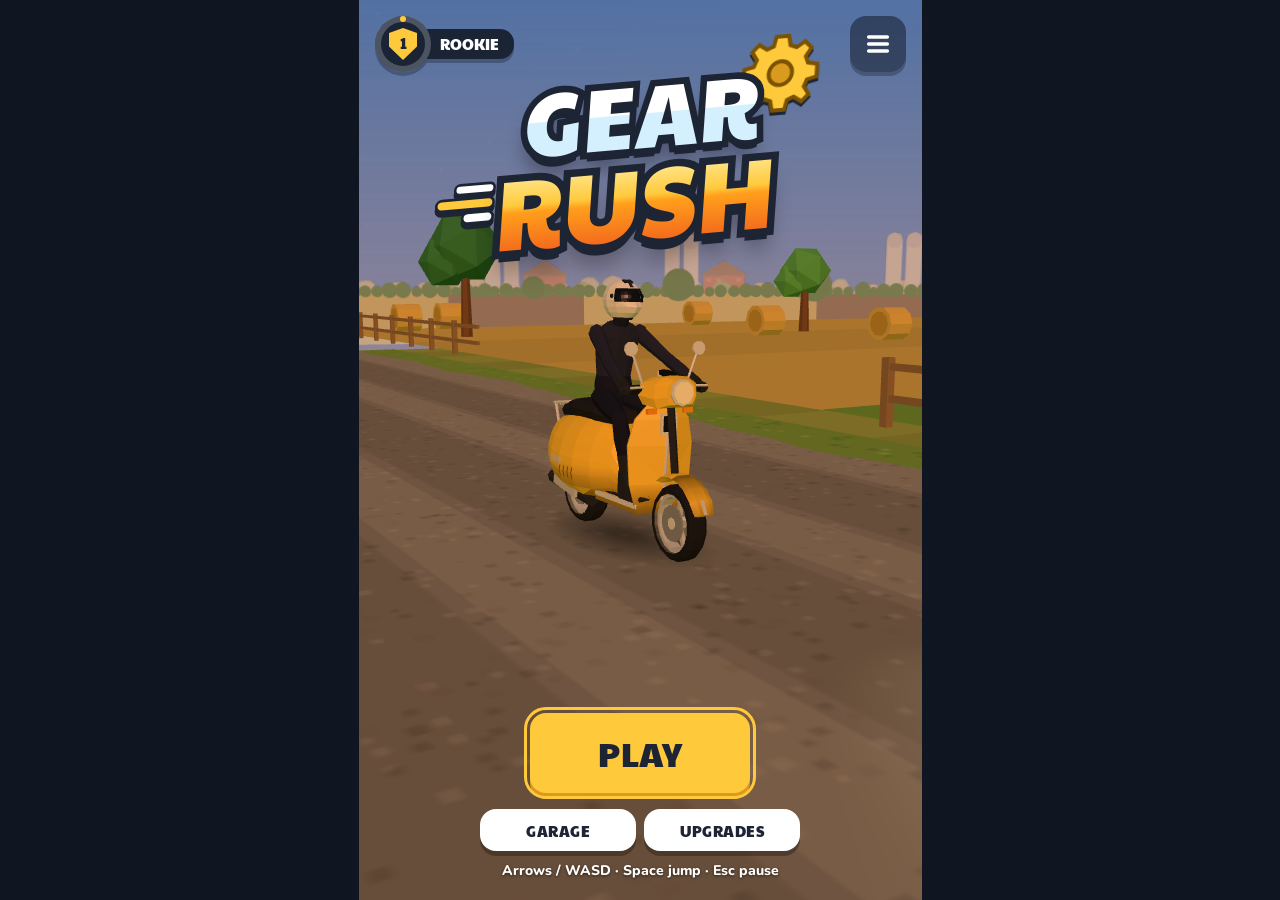
==== commit 8bc8bdcb: "Deploy Gear Rush 0.32.1 (f8df9cb)" ====
--- a/index.html
+++ b/index.html
@@ -10,8 +10,8 @@
     <title>Gear Rush</title>
     <link rel="icon" type="image/svg+xml" href="./favicon.svg" />
     <link rel="apple-touch-icon" href="./icons/apple-touch-icon.png" />
-    <script type="module" crossorigin src="./assets/index-BmSVmYBg.js"></script>
-    <link rel="stylesheet" crossorigin href="./assets/index-CHYYtZLO.css">
+    <script type="module" crossorigin src="./assets/index-Dw9BNSvM.js"></script>
+    <link rel="stylesheet" crossorigin href="./assets/index-o8bQmk2p.css">
   <link rel="manifest" href="./manifest.webmanifest"></head>
   <body>
     <div id="app">
--- a/assets/index-o8bQmk2p.css
+++ b/assets/index-o8bQmk2p.css
@@ -0,0 +1 @@
+@font-face{font-family:Paytone One;font-style:normal;font-display:swap;font-weight:400;src:url(./paytone-one-vietnamese-400-normal-3uz3l8e0.woff2) format("woff2"),url(./paytone-one-vietnamese-400-normal-BRPeB8vx.woff) format("woff");unicode-range:U+0102-0103,U+0110-0111,U+0128-0129,U+0168-0169,U+01A0-01A1,U+01AF-01B0,U+0300-0301,U+0303-0304,U+0308-0309,U+0323,U+0329,U+1EA0-1EF9,U+20AB}@font-face{font-family:Paytone One;font-style:normal;font-display:swap;font-weight:400;src:url(./paytone-one-latin-ext-400-normal-3vhx3Voy.woff2) format("woff2"),url(./paytone-one-latin-ext-400-normal-DRXB6jXc.woff) format("woff");unicode-range:U+0100-02BA,U+02BD-02C5,U+02C7-02CC,U+02CE-02D7,U+02DD-02FF,U+0304,U+0308,U+0329,U+1D00-1DBF,U+1E00-1E9F,U+1EF2-1EFF,U+2020,U+20A0-20AB,U+20AD-20C0,U+2113,U+2C60-2C7F,U+A720-A7FF}@font-face{font-family:Paytone One;font-style:normal;font-display:swap;font-weight:400;src:url(./paytone-one-latin-400-normal-CUTjhAbn.woff2) format("woff2"),url(./paytone-one-latin-400-normal-B3s3dOdV.woff) format("woff");unicode-range:U+0000-00FF,U+0131,U+0152-0153,U+02BB-02BC,U+02C6,U+02DA,U+02DC,U+0304,U+0308,U+0329,U+2000-206F,U+20AC,U+2122,U+2191,U+2193,U+2212,U+2215,U+FEFF,U+FFFD}@font-face{font-family:Nunito;font-style:normal;font-display:swap;font-weight:600;src:url(./nunito-cyrillic-ext-600-normal-CWPPjBOD.woff2) format("woff2"),url(./nunito-cyrillic-ext-600-normal-vnfu4DTE.woff) format("woff");unicode-range:U+0460-052F,U+1C80-1C8A,U+20B4,U+2DE0-2DFF,U+A640-A69F,U+FE2E-FE2F}@font-face{font-family:Nunito;font-style:normal;font-display:swap;font-weight:600;src:url(./nunito-cyrillic-600-normal-DJGQ2h05.woff2) format("woff2"),url(./nunito-cyrillic-600-normal-BUjmtIuu.woff) format("woff");unicode-range:U+0301,U+0400-045F,U+0490-0491,U+04B0-04B1,U+2116}@font-face{font-family:Nunito;font-style:normal;font-display:swap;font-weight:600;src:url(./nunito-vietnamese-600-normal-BY8O6Cug.woff2) format("woff2"),url(./nunito-vietnamese-600-normal-DO1RqFw5.woff) format("woff");unicode-range:U+0102-0103,U+0110-0111,U+0128-0129,U+0168-0169,U+01A0-01A1,U+01AF-01B0,U+0300-0301,U+0303-0304,U+0308-0309,U+0323,U+0329,U+1EA0-1EF9,U+20AB}@font-face{font-family:Nunito;font-style:normal;font-display:swap;font-weight:600;src:url(./nunito-latin-ext-600-normal-Dd9Zuxh1.woff2) format("woff2"),url(./nunito-latin-ext-600-normal-BKUpuB78.woff) format("woff");unicode-range:U+0100-02BA,U+02BD-02C5,U+02C7-02CC,U+02CE-02D7,U+02DD-02FF,U+0304,U+0308,U+0329,U+1D00-1DBF,U+1E00-1E9F,U+1EF2-1EFF,U+2020,U+20A0-20AB,U+20AD-20C0,U+2113,U+2C60-2C7F,U+A720-A7FF}@font-face{font-family:Nunito;font-style:normal;font-display:swap;font-weight:600;src:url(./nunito-latin-600-normal-Br8yIETf.woff2) format("woff2"),url(./nunito-latin-600-normal-Cd0eNu1l.woff) format("woff");unicode-range:U+0000-00FF,U+0131,U+0152-0153,U+02BB-02BC,U+02C6,U+02DA,U+02DC,U+0304,U+0308,U+0329,U+2000-206F,U+20AC,U+2122,U+2191,U+2193,U+2212,U+2215,U+FEFF,U+FFFD}@font-face{font-family:Nunito;font-style:normal;font-display:swap;font-weight:800;src:url(./nunito-cyrillic-ext-800-normal-B-cvGohL.woff2) format("woff2"),url(./nunito-cyrillic-ext-800-normal-pjRatrRO.woff) format("woff");unicode-range:U+0460-052F,U+1C80-1C8A,U+20B4,U+2DE0-2DFF,U+A640-A69F,U+FE2E-FE2F}@font-face{font-family:Nunito;font-style:normal;font-display:swap;font-weight:800;src:url(./nunito-cyrillic-800-normal-D3igD7Kl.woff2) format("woff2"),url(./nunito-cyrillic-800-normal-DymMgApb.woff) format("woff");unicode-range:U+0301,U+0400-045F,U+0490-0491,U+04B0-04B1,U+2116}@font-face{font-family:Nunito;font-style:normal;font-display:swap;font-weight:800;src:url(./nunito-vietnamese-800-normal-D_CZYdm9.woff2) format("woff2"),url(./nunito-vietnamese-800-normal-Dz0hZPb5.woff) format("woff");unicode-range:U+0102-0103,U+0110-0111,U+0128-0129,U+0168-0169,U+01A0-01A1,U+01AF-01B0,U+0300-0301,U+0303-0304,U+0308-0309,U+0323,U+0329,U+1EA0-1EF9,U+20AB}@font-face{font-family:Nunito;font-style:normal;font-display:swap;font-weight:800;src:url(./nunito-latin-ext-800-normal-CtU8tJOV.woff2) format("woff2"),url(./nunito-latin-ext-800-normal-CDcxIxx8.woff) format("woff");unicode-range:U+0100-02BA,U+02BD-02C5,U+02C7-02CC,U+02CE-02D7,U+02DD-02FF,U+0304,U+0308,U+0329,U+1D00-1DBF,U+1E00-1E9F,U+1EF2-1EFF,U+2020,U+20A0-20AB,U+20AD-20C0,U+2113,U+2C60-2C7F,U+A720-A7FF}@font-face{font-family:Nunito;font-style:normal;font-display:swap;font-weight:800;src:url(./nunito-latin-800-normal-Dz8SOQK_.woff2) format("woff2"),url(./nunito-latin-800-normal-D-J0wlBY.woff) format("woff");unicode-range:U+0000-00FF,U+0131,U+0152-0153,U+02BB-02BC,U+02C6,U+02DA,U+02DC,U+0304,U+0308,U+0329,U+2000-206F,U+20AC,U+2122,U+2191,U+2193,U+2212,U+2215,U+FEFF,U+FFFD}:root{--sky: #9ed8f5;--cream: #fcefd4;--ink: #1d2433;--gold: #ffc93c;--gold-dark: #d99a1e;--red: #e63946;--green: #3ddc84;--blue: #1982c4;--panel: rgba(20, 28, 44, .86);--panel-line: rgba(255, 255, 255, .12);--display: "Paytone One", "Arial Black", system-ui, sans-serif;--body: "Nunito", system-ui, -apple-system, "Segoe UI", sans-serif;--safe-t: env(safe-area-inset-top, 0px);--safe-b: env(safe-area-inset-bottom, 0px);--safe-l: env(safe-area-inset-left, 0px);--safe-r: env(safe-area-inset-right, 0px)}*{box-sizing:border-box;-webkit-tap-highlight-color:transparent}html,body{margin:0;height:100%;overflow:hidden;background:#0f1622;color:#fff;font-family:var(--body);user-select:none;-webkit-user-select:none;touch-action:none;overscroll-behavior:none}#app{position:relative;height:100vh;height:var(--app-h, 100dvh);width:min(100vw,calc(var(--app-h, 100dvh) * .625));margin:0 auto;overflow:hidden;background:var(--sky);container-type:inline-size}#gl,#fx{position:absolute;top:0;right:0;bottom:0;left:0;width:100%;height:100%;display:block}#fx{pointer-events:none}#vignette{position:absolute;top:0;right:0;bottom:0;left:0;pointer-events:none;opacity:0;background:radial-gradient(ellipse at center,transparent 45%,rgba(230,57,70,.75) 100%);transition:opacity .35s ease-out}#vignette.on{opacity:1;transition:none}#ui{position:absolute;top:0;right:0;bottom:0;left:0;pointer-events:none}#ui>*{pointer-events:auto}#rotate{display:none}@media (orientation: landscape) and (pointer: coarse) and (max-height: 520px){#rotate{display:flex;position:fixed;top:0;right:0;bottom:0;left:0;z-index:99;background:#0f1622;flex-direction:column;align-items:center;justify-content:center;text-align:center;font-family:var(--display);font-size:22px}#rotate div{font-size:64px;animation:spin 2s ease-in-out infinite}}@keyframes spin{50%{transform:rotate(90deg)}}.screen{position:absolute;top:0;right:0;bottom:0;left:0;display:flex;flex-direction:column;align-items:center;padding:calc(16px + var(--safe-t)) calc(16px + var(--safe-r)) calc(20px + var(--safe-b)) calc(16px + var(--safe-l))}#ui>.screen.passthrough{pointer-events:none}:where(.screen.passthrough)>*{pointer-events:auto}.screen.dim{background:#0a101c8c;backdrop-filter:blur(2px);-webkit-backdrop-filter:blur(2px)}.spacer{flex:1}.logo{position:relative;isolation:isolate;display:flex;flex-direction:column;align-items:center;font-family:var(--display);font-size:clamp(54px,19cqw,96px);line-height:.92;letter-spacing:.02em;transform:rotate(-5deg) skew(-9deg)}.logo-word{position:relative;display:block;color:transparent}.logo-word:before,.logo-word:after{content:attr(data-text);position:absolute;top:0;right:0;bottom:0;left:0}.logo-word:before{color:var(--ink);-webkit-text-stroke:.15em var(--ink);text-shadow:0 .035em 0 var(--ink),0 .07em 0 var(--ink),0 .105em 0 var(--ink),0 .2em .22em rgba(0,0,0,.35)}.logo-word:after{background:var(--fill);-webkit-background-clip:text;background-clip:text;color:transparent}.w-gear{--fill: linear-gradient(#fff 0 52%, #d4effd 52% 100%)}.w-rush{--fill: linear-gradient(#fff3b0, #ffc93c 46%, #ff9f1c 54%, #f2661d);font-size:1.12em}.logo-gear{position:absolute;z-index:-1;width:.95em;height:.95em;top:-.32em;right:-.42em;filter:drop-shadow(0 .04em 0 var(--ink))}.logo-gear svg{width:100%;height:100%;display:block;animation:logo-spin 9s linear infinite}@keyframes logo-spin{to{transform:rotate(1turn)}}.logo-rush{position:relative}.logo-streaks{position:absolute;right:calc(100% + .06em);top:.2em;display:grid;justify-items:end;gap:.07em}.logo-streaks i{display:block;height:.09em;border-radius:99px;background:#fff;box-shadow:0 0 0 .03em var(--ink),0 .05em 0 .03em var(--ink)}.logo-streaks i:nth-child(1){width:.42em}.logo-streaks i:nth-child(2){width:.62em;background:var(--gold)}.logo-streaks i:nth-child(3){width:.32em}.btn{font-family:var(--display);font-size:22px;letter-spacing:.5px;color:var(--ink);background:#fff;border:0;border-radius:16px;padding:12px 22px;min-height:52px;min-width:52px;box-shadow:0 5px #00000047;cursor:pointer;transition:transform .08s,box-shadow .08s,opacity .2s}.btn:active{transform:translateY(4px);box-shadow:0 1px #00000047}.btn:focus-visible,.swatch:focus-visible,.tabs button:focus-visible,.toggle:focus-visible,.lang button:focus-visible{outline:3px solid var(--gold);outline-offset:3px}.btn.primary{background:var(--gold);font-size:34px;padding:16px 40px;min-width:220px;box-shadow:0 6px 0 var(--gold-dark)}.btn.primary:active{box-shadow:0 2px 0 var(--gold-dark)}.btn.ghost{background:#141c2c8c;color:#fff;box-shadow:0 4px #00000040}.btn[disabled]{opacity:.45;pointer-events:none}.btn.icon{padding:0;width:56px;height:56px;font-size:26px;display:grid;place-items:center}.btn svg{width:24px;height:24px;vertical-align:-4px}.btn.icon svg{width:28px;height:28px}.stack{display:grid}.stack>*{grid-area:1 / 1;min-width:0}.stack>.stack-off{visibility:hidden}.row{display:flex;gap:12px;align-items:center;justify-content:center;flex-wrap:wrap}.col{display:flex;flex-direction:column;gap:12px;align-items:center}.title .col{gap:8px}.chip{display:inline-flex;align-items:center;gap:8px;padding:8px 14px;border-radius:999px;background:#141c2c99;font-weight:800;font-size:18px}.chip svg{width:22px;height:22px}.panel{background:var(--panel);border:1px solid var(--panel-line);border-radius:22px;padding:20px;width:min(100%,360px)}.title-text{font-family:var(--display);font-size:40px;font-weight:400;text-align:center;margin:0 0 8px}.hint{font-size:16px;text-align:center;font-weight:800;text-shadow:0 1px 3px rgba(0,0,0,.6)}.boot{justify-content:center;gap:36px;background:linear-gradient(#9ed8f5,#fcefd4)}.bar{width:60%;height:14px;border-radius:99px;background:#1d243340;overflow:hidden}.bar>i{display:block;height:100%;width:0;background:var(--ink);border-radius:99px;transition:width .15s}.title-top{width:100%;display:flex;justify-content:space-between;align-items:center;gap:8px}.title .logo{margin-top:0;font-size:clamp(54px,17cqw,88px)}.player-badge{display:inline-flex;align-items:center;height:56px;min-width:0;max-width:min(246px,calc(100cqw - 104px));padding:0;border:0;background:none;color:#fff;font-family:var(--body);text-align:left;cursor:pointer;filter:drop-shadow(0 4px 0 rgba(0,0,0,.25));transition:transform .08s,filter .08s}.player-badge:active{transform:translateY(3px);filter:drop-shadow(0 1px 0 rgba(0,0,0,.25))}.player-badge:focus-visible{outline:3px solid var(--gold);outline-offset:3px;border-radius:28px}.pb-disc{position:relative;z-index:1;flex:none;display:grid;place-items:center;width:56px;height:56px;border-radius:50%;background:#1b2435}.pb-ring{position:absolute;top:0;right:0;bottom:0;left:0;width:100%;height:100%;transform:rotate(-90deg)}.pb-ring circle{fill:none;stroke-width:6}.pb-track{stroke:#ffffff38}.pb-fill{stroke:var(--gold);stroke-linecap:round}.pb-disc .rank-badge{position:relative;width:28px;height:32px;font-size:15px}.pb-plate{display:grid;gap:3px;min-width:0;margin-left:-14px;padding:6px 15px 7px 23px;border-radius:0 14px 14px 0;background:#1b2435}.pb-name{font-family:var(--display);font-weight:400;font-size:15px;line-height:1.15;overflow:hidden;text-overflow:ellipsis;white-space:nowrap}.pb-name.long{font-size:13px}.pb-plate small{font-size:12px;font-weight:800;line-height:1;color:var(--gold);white-space:nowrap;overflow:hidden;text-overflow:ellipsis}.title .spacer{position:relative;width:100%;display:flex;justify-content:flex-end;align-items:flex-start;pointer-events:none}.app-slot{position:absolute;left:0;right:0;bottom:10px;display:flex;justify-content:center}.side-rail{display:flex;flex-direction:column;gap:10px;pointer-events:auto}.side-btn{position:relative;width:52px;height:52px;padding:0;border:0;border-radius:16px;cursor:pointer;display:grid;place-items:center;background:#141c2c8c;color:#fff;box-shadow:0 4px #00000040;transition:transform .08s,box-shadow .08s}.side-btn:active{transform:translateY(3px);box-shadow:0 1px #00000040}.side-btn:focus-visible{outline:3px solid var(--gold);outline-offset:3px}.side-btn svg{width:28px;height:28px}.panel.start-pick{display:grid;gap:12px;width:min(100%,320px)}.start-pick .btn{display:flex;align-items:baseline;justify-content:center;gap:10px;min-width:0;font-size:clamp(21px,6.8vw,26px);padding:12px 14px}.start-pick .btn:not(.ghost){justify-content:flex-start;text-align:left;white-space:nowrap}.start-pick .btn small{font-family:var(--body);font-weight:800;font-size:15px;opacity:.8}.pf-rank{display:flex;align-items:center;gap:12px;padding:4px 0 12px;border-bottom:1px solid var(--panel-line)}.pf-rank .rank-badge{width:44px;height:50px;font-size:24px}.pf-rank b{font-family:var(--display);font-weight:400;font-size:20px}.pf-text{display:grid;gap:4px;flex:1;min-width:0}.pf-text>small{font-size:13px;font-weight:800;opacity:.8}.pf-row{display:flex;align-items:center;gap:12px;padding:10px 0;border-bottom:1px solid var(--panel-line)}.pf-row b{font-size:20px;font-weight:800}.pf-nick{overflow:hidden;text-overflow:ellipsis;white-space:nowrap}.pf-row .pf-style{display:block;font-size:13px;opacity:.8;margin-top:2px}.pf-icon{display:grid;place-items:center;width:34px;flex:none}.pf-icon svg{width:28px;height:28px}.btn.pf-share{width:44px;height:44px;font-size:13px}.btn.pf-share svg{width:22px;height:22px}.results .style-line{font-family:var(--display);font-size:18px;display:flex;flex-direction:column;align-items:center;gap:4px}.results .style-line b{color:var(--gold);font-weight:400;font-size:clamp(26px,4.2dvh,34px);line-height:1;text-shadow:0 3px 0 var(--ink);margin-left:4px}.results .best-pill{display:inline-flex;align-items:center;gap:.3em;padding:.2em .75em .2em .5em;border-radius:999px;font-family:var(--display);background:var(--gold);color:var(--ink);-webkit-text-stroke:0;box-shadow:0 .18em 0 var(--gold-dark),0 0 .9em #ffc93c8c;animation:bounce .8s ease-in-out infinite alternate}.results .best-pill svg{width:1.1em;height:1.1em}.results .best-pill svg path{fill:var(--ink);stroke:none}.results .newbest{font-size:clamp(20px,3.4dvh,26px)}.results .style-best{font-size:16px}.results .unlocked{font-family:var(--display);font-size:18px;color:#3ddc84;text-shadow:0 2px 0 rgba(0,0,0,.35);margin-top:4px}.results .unlocked.cp-drylands{color:#ffb36b}.title .col{width:100%;max-width:320px}.title .col .hint{margin:2px 0 0;font-size:14px}.title-play{display:flex;gap:14px;width:100%}.title-play .btn{height:60px;min-width:0;min-height:0}.btn.primary.daily{flex:2;display:flex;flex-direction:column;align-items:center;justify-content:center;gap:2px;padding:4px 8px;font-size:22px;line-height:1.1}.btn.daily small{display:inline-flex;align-items:center;gap:6px;font-family:var(--body);font-weight:800;font-size:14px;opacity:.85}.btn.daily small.explain{font-size:12px;line-height:1.1}.btn.daily .streak,.results .streak{display:inline-flex;align-items:center;gap:2px;color:#c2410c}.btn.daily svg{width:16px;height:16px;vertical-align:0}.free-ride{flex:1;padding:4px;font-size:15px;line-height:1.1}.title-more{width:100%;gap:8px;flex-wrap:nowrap;margin-top:8px}.title-more .btn{flex:1;min-width:0;min-height:42px;padding:6px 8px;font-size:15px}.hud .dist .daily-tag{display:block;font-size:14px;letter-spacing:1px;color:var(--gold);margin-bottom:2px}.hud .dist .daily-tag[hidden]{display:none}.results .daily-head{font-family:var(--display);font-size:18px;color:var(--gold)}.results .streak{color:#ff8a3d}.results .streak.up{animation:tierpop .6s .3s}.hud .top{width:100%;display:grid;grid-template-columns:1fr 1fr;align-items:start;position:relative;z-index:1}.hud .bottom{position:absolute;left:0;right:0;bottom:calc(14px + var(--safe-b));pointer-events:none;display:flex;justify-content:center}.hud .left{display:flex;flex-direction:column;gap:8px;align-items:flex-start}.hud .gears{display:inline-flex;align-items:center;gap:6px;font-family:var(--display);font-size:24px;text-shadow:0 2px 0 rgba(0,0,0,.35)}.hud .gears,.hud .dist,.hud .mission{will-change:transform}.hud .gears svg{width:28px;height:28px}.hud .rail{position:absolute;top:30%;height:30%;display:flex;flex-direction:column;align-items:center;pointer-events:none}.hud .combo{--c: #fff;left:calc(8px + var(--safe-l));gap:6px;opacity:.55;transition:opacity .2s}.hud .combo.on{opacity:1}.hud .combo b{font-family:var(--display);font-weight:400;font-size:22px;line-height:1;padding:5px 7px 6px;border-radius:12px;min-width:44px;background:var(--c);color:var(--ink);text-align:center;box-shadow:0 3px #00000059;transition:background .2s}.hud .combo .cbar{flex:1;width:18px;border-radius:99px;overflow:hidden;position:relative;background:#141c2c8c;border:2px solid rgba(255,255,255,.4);box-shadow:0 3px #0000004d}.hud .combo .cbar i{position:absolute;top:0;right:0;bottom:0;left:0;transform-origin:bottom;transition:transform .15s ease-out,background .2s;background:linear-gradient(to top,var(--c),color-mix(in srgb,var(--c),#fff 50%))}.hud .combo[data-level="2"]{--c: #3ddc84}.hud .combo[data-level="3"]{--c: #5aa9ff}.hud .combo[data-level="4"]{--c: #b388ff}.hud .combo[data-level="5"]{--c: var(--gold)}.hud .combo b{position:relative}.hud .combo[data-level="5"] b:after,.hud .combo[data-level="5"] .cbar:after{content:"";position:absolute;top:0;right:0;bottom:0;left:0;border-radius:inherit;background:#fff;opacity:0;pointer-events:none;animation:shimmer 1.2s ease-in-out infinite}@keyframes shimmer{50%{opacity:.22}}.hud .stunts{position:absolute;top:30%;left:calc(62px + var(--safe-l));display:flex;flex-direction:column;align-items:flex-start;gap:4px;pointer-events:none}.hud .stunt{--c: #fff;font-family:var(--display);font-size:16px;line-height:1;color:var(--c);white-space:nowrap;-webkit-text-stroke:3px var(--ink);paint-order:stroke fill;text-shadow:0 2px 0 var(--ink);opacity:0}.hud .stunt[data-level="2"]{--c: #3ddc84}.hud .stunt[data-level="3"]{--c: #5aa9ff}.hud .stunt[data-level="4"]{--c: #b388ff}.hud .stunt[data-level="5"],.hud .stunt.razor{--c: var(--gold)}.hud .stunt.razor{font-size:20px}.hud .stunt.perk{--c: var(--gold);font-size:18px}.hud .combo .chain{display:flex;gap:4px}.hud .combo .chain[hidden]{display:none}.hud .combo .chain i{width:10px;height:10px;border-radius:50%;background:#141c2c8c;border:2px solid rgba(255,255,255,.5);transition:background .1s}.hud .combo .chain i.on{background:var(--gold);border-color:#fff}.hud .combo .hook{--c: #fff;--left: 1;position:absolute;bottom:calc(100% + 6px);left:50%;translate:-50% 0;padding:3px;border-radius:12px;background:conic-gradient(var(--c) calc(var(--left) * 360deg),rgba(255,255,255,.15) 0)}.hud .combo .hook[hidden]{display:none}.hud .combo .hook span{display:block;font-family:var(--display);font-size:16px;line-height:1;padding:4px 6px;border-radius:9px;background:color-mix(in srgb,var(--c),transparent 55%);color:var(--ink);opacity:.85}.hud .combo .hook[data-level="2"]{--c: #3ddc84}.hud .combo .hook[data-level="3"]{--c: #5aa9ff}.hud .combo .hook[data-level="4"]{--c: #b388ff}.hud .combo .hook[data-level="5"]{--c: var(--gold)}.hud .combo.up b{animation:comboup .3s ease-out}@keyframes comboup{40%{transform:scale(1.5) rotate(-6deg)}}.hud .combo.broke{animation:combobreak .45s ease-out}.hud .combo.broke .cbar{animation:railflash .45s}@keyframes combobreak{20%{transform:translate(-5px) rotate(-6deg)}40%{transform:translate(5px) rotate(5deg)}60%{transform:translate(-3px)}80%{transform:translate(2px)}}@keyframes railflash{0%,50%{border-color:var(--red);background:#e6394699}}.hud .combo.down b{animation:combodown .35s ease-out}@keyframes combodown{40%{transform:scale(.7) translateY(6px)}}.hud .combo.low .cbar{animation:combolow .5s ease-in-out infinite alternate}@keyframes combolow{to{opacity:.45}}.hud .hp{right:calc(8px + var(--safe-r));flex-direction:column-reverse;justify-content:space-evenly;width:46px;border-radius:99px;background:#141c2c73;border:2px solid rgba(255,255,255,.25)}.hud .hp.low{animation:lowhp .7s ease-in-out infinite alternate}@keyframes lowhp{to{background:#e6394699;border-color:#fff9}}.hud .hp svg{width:30px;height:30px;transition:opacity .4s,transform .4s;filter:drop-shadow(0 2px 0 rgba(0,0,0,.3))}.hud .hp svg.lost{opacity:.25;transform:scale(.8) rotate(-20deg);filter:grayscale(1)}.hud .hp svg.crack{animation:crack .4s}@keyframes crack{30%{transform:scale(1.5) rotate(15deg)}}.hud.still .combo,.hud.still .combo .cbar i{transition:none}.hud.still .combo.up b,.hud.still .combo[data-level="5"] b:after,.hud.still .combo[data-level="5"] .cbar:after,.hud.still .hp.low{animation:none}.hud.still .combo.broke,.hud.still .combo.broke .cbar,.hud.still .combo.down b,.hud.still .combo.low .cbar{animation:none}.hud.still .hp.low{background:#e6394699}.combopop{--c: #3ddc84;--s: 1;--r: -4deg;position:absolute;left:0;right:0;top:calc(clamp(28px,6.5dvh,60px) + var(--safe-t));display:flex;flex-direction:column;align-items:center;transform-origin:50% 0;pointer-events:none;opacity:0;isolation:isolate;font-family:var(--display);line-height:.95;-webkit-text-stroke:3px var(--ink);paint-order:stroke fill;text-shadow:0 4px 0 var(--ink)}.combopop small{font-size:18px;letter-spacing:3px;color:#fff;-webkit-text-stroke-width:2px;text-shadow:0 2px 0 var(--ink)}.combopop b{font-weight:400;font-size:clamp(48px,min(20cqw,9.5dvh),86px);color:var(--c)}.combopop span{font-size:clamp(26px,min(10cqw,5dvh),44px);color:color-mix(in srgb,var(--c),#fff 55%)}.combopop:before{content:"";position:absolute;z-index:-1;left:50%;top:50%;width:240px;height:240px;margin:-120px;border-radius:50%;opacity:0;background:repeating-conic-gradient(color-mix(in srgb,var(--c),transparent 35%) 0 12deg,transparent 12deg 24deg);-webkit-mask:radial-gradient(circle,#000 25%,transparent 70%);mask:radial-gradient(circle,#000 25%,transparent 70%)}.combopop.l3{--c: #5aa9ff;--s: 1.08;--r: 3deg}.combopop.l4{--c: #b388ff;--s: 1.16;--r: -5deg}.combopop.l5{--c: var(--gold);--s: 1.26;--r: 0deg}.combopop.l5:before{width:300px;height:300px;margin:-150px;background:repeating-conic-gradient(#ffc93c 0 10deg,transparent 10deg 15deg,#ff6b6b 15deg 25deg,transparent 25deg 30deg,#5aa9ff 30deg 40deg,transparent 40deg 45deg,#3ddc84 45deg 55deg,transparent 55deg 60deg)}.combopop.show{animation:combopop 2s ease-out forwards}.combopop.show:before{animation:burst 1.2s linear forwards}@keyframes combopop{0%{opacity:0;transform:translateY(24px) scale(calc(var(--s) * .3)) rotate(var(--r))}8%{opacity:1;transform:translateY(0) scale(calc(var(--s) * 1.2)) rotate(var(--r))}16%{transform:scale(var(--s)) rotate(var(--r))}82%{opacity:1;transform:translateY(-6px) scale(var(--s)) rotate(var(--r))}to{opacity:0;transform:translateY(-22px) scale(calc(var(--s) * .9)) rotate(var(--r))}}@keyframes burst{0%{opacity:0;transform:scale(.2) rotate(0)}15%{opacity:1}to{opacity:0;transform:scale(1.4) rotate(70deg)}}.hud.still .combopop.show{animation-name:popfade}.hud.still .combopop.show:before{animation:none}@keyframes popfade{0%,to{opacity:0}6%,85%{opacity:1}}.hud .dist{font-family:var(--display);font-size:44px;line-height:1;text-align:center;text-shadow:0 3px 0 rgba(0,0,0,.35);min-width:120px}.hud .dist small{font-size:22px;margin-left:2px}.hud .dist.tierpop{animation:tierpop .6s}@keyframes tierpop{30%{color:var(--gold);transform:scale(1.15)}}.hud .right{display:flex;justify-content:flex-end}.toast{position:absolute;left:0;right:0;top:26%;padding:0 12px;overflow-wrap:anywhere;text-align:center;pointer-events:none;font-family:var(--display);font-size:clamp(28px,9cqw,40px);color:#fff;-webkit-text-stroke:2px var(--ink);paint-order:stroke fill;text-shadow:0 4px 0 var(--ink);transform:translate(-120%);opacity:0}.toast.show{animation:toast 1.5s ease-in-out forwards}@keyframes toast{0%{transform:translate(-120%);opacity:0}15%,80%{transform:translate(0);opacity:1}to{transform:translate(120%);opacity:0}}.drops{position:absolute;top:0;right:0;bottom:0;left:0;pointer-events:none;overflow:hidden}.drops i{position:absolute;border-radius:50% 50% 46% 46%;background:radial-gradient(circle at 35% 30%,#ffffff8c,#c8e1e62e 55%,#a0c8d214);box-shadow:inset 0 -2px 4px #ffffff40;opacity:0;animation:drop 1.7s ease-out forwards}@keyframes drop{0%{opacity:0;transform:translateY(0) scale(.6)}12%{opacity:1;transform:translateY(0) scale(1)}to{opacity:0;transform:translateY(26px) scale(1)}}.hud.still .drops i{animation-name:drop-still}@keyframes drop-still{0%{opacity:0}12%{opacity:1}to{opacity:0}}.toast.danger{color:#ff7a1a;text-shadow:0 4px 0 var(--ink),0 0 18px rgba(255,70,20,.8)}.toast.danger.show{animation:toast-danger 2.4s ease-in-out forwards,danger-blink .32s steps(1,end) 7}@keyframes toast-danger{0%{transform:translate(-120%);opacity:0}8%,88%{transform:translate(0);opacity:1}to{transform:translate(120%);opacity:0}}@keyframes danger-blink{0%{color:#ff2a12}50%{color:#ffb21a}}.hud.still .toast.danger.show{animation:toast-danger 2.4s ease-in-out forwards}.app-chip{pointer-events:auto;font-size:14px;min-height:40px;padding:8px 14px;border-radius:999px;max-width:calc(100cqw - 120px);background:var(--green);color:var(--ink);box-shadow:0 4px #1f8a4f}.app-chip.install{background:#fff;box-shadow:0 4px #00000047}.app-chip.how{font-family:var(--body);font-weight:800;line-height:1.2;text-align:left;border-radius:16px}.settings .version{margin:14px 0;font-size:13px;opacity:.7;display:flex;flex-wrap:wrap;justify-content:center;align-items:center;gap:0 10px}.version-link{padding:6px;border:0;background:none;color:inherit;font:inherit;text-decoration:underline;cursor:pointer}.whats-new-version{margin:0;font-size:14px;opacity:.75}.whats-new li{font-size:16px;align-items:flex-start;gap:10px}.whats-new li>svg{width:22px;height:22px;color:var(--gold);margin-top:1px}.settings .setting-hint{margin:-2px 0 8px;font-size:13px;opacity:.75}.settings .privacy-link{display:block;margin-top:14px;padding:6px;font-size:13px;color:inherit}.keep-space{visibility:hidden}.results .board-line{width:100%;border:0;color:inherit;font-family:var(--body);cursor:pointer;box-shadow:inset 0 0 0 2px var(--gold)}.results .board-line b{color:var(--gold)}.results .board-line svg{width:14px;height:14px}.board-panel{display:flex;flex-direction:column;max-height:calc(var(--app-h, 100dvh) - 40px - var(--safe-t) - var(--safe-b))}.board-panel .title-text{font-size:clamp(24px,4.6dvh,32px);line-height:1.1;margin:0}.board-panel .row{flex:none;flex-wrap:nowrap;gap:8px}.board-panel .row .btn{flex:1;min-width:0;min-height:46px;padding:6px 8px;font-size:16px}.board-full{height:min(100%,560px)}.board-full .row{margin-top:auto}.board-panel .board-join{flex:none;margin-top:auto;min-height:46px;padding:6px 8px;font-size:16px}.board-join+.row{margin-top:8px}.msg-list{flex:0 1 auto;display:flex;flex-direction:column;gap:4px;width:100%;min-height:0;margin:10px 0 12px;overflow-y:auto}.msg{flex:none;display:flex;align-items:center;gap:10px;width:100%;min-height:52px;padding:6px 10px;border:0;border-radius:12px;background:#ffffff1a;color:inherit;font-family:var(--body);font-weight:800;font-size:15px;line-height:1.2;text-align:left;cursor:pointer}.msg.new{box-shadow:inset 0 0 0 2px var(--gold)}.msg svg{flex:none;width:18px;height:18px;color:var(--gold)}.msg span{flex:1;min-width:0;overflow-wrap:anywhere}.msg small{display:block;font-size:12px;opacity:.7}.medal{flex:none;display:inline-block;width:14px;height:14px;border-radius:50%;vertical-align:-2px;box-shadow:inset 0 0 0 1.5px #0000004d,0 0 0 1.5px #ffffffbf}.medal.bronze{background:#cd7f32}.medal.silver{background:#c8ccd4}.medal.gold{background:#ffc93c}.results .board-line .medal{margin-right:6px}.board-tabs{flex:none;display:flex;gap:4px;width:100%;margin:6px 0 2px}.board-tab{flex:1;min-width:0;min-height:36px;padding:4px 8px;border:0;border-radius:10px;background:#ffffff1a;color:inherit;font-family:var(--body);font-weight:800;font-size:14px;cursor:pointer}.board-tab[aria-pressed=true]{background:var(--gold);color:var(--ink)}.board-tab:disabled{cursor:default}.board-sum{margin-top:0;font-size:13px}.board-list{flex:0 1 auto;display:flex;flex-direction:column;width:100%;min-height:0}.board-rows{list-style:none;margin:8px 0 12px;padding:0;display:flex;flex-direction:column;gap:3px;width:100%;flex:0 1 auto;min-height:0;overflow-y:auto}.board-rows li{flex:none;display:flex;align-items:center;gap:8px;min-height:32px;padding:2px 10px;border-radius:10px;background:#ffffff1a;font-weight:800;font-size:15px;text-align:left}.board-rows li.me{background:var(--gold);color:var(--ink)}.board-rows li.board-gap{min-height:0;padding:0;background:none;justify-content:center;line-height:1;opacity:.6}.board-pos{flex:none;width:24px;text-align:right;font-family:var(--display);font-weight:400}.board-swatch{flex:none;width:18px;height:18px;border-radius:50%;box-shadow:0 0 0 2px #ffffffb3}.board-name{flex:1;min-width:0;overflow:hidden;text-overflow:ellipsis;white-space:nowrap}.board-name small{margin-left:6px;font-size:12px;opacity:.7}.board-rows li b{flex:none;font-family:var(--display);font-weight:400}.nick-input{width:100%;min-height:48px;margin:8px 0 4px;padding:8px 14px;border:0;border-radius:12px;background:#fff;color:var(--ink);font-family:var(--body);font-weight:800;font-size:18px;text-align:center}.nick-error{min-height:40px;margin:0 0 8px;font-weight:800;font-size:14px;line-height:20px;color:#ffb36b}.sign{position:absolute;left:calc(12px + var(--safe-l));top:calc(100px + var(--safe-t));pointer-events:none;font-family:var(--display);text-align:center;line-height:1.05;white-space:nowrap;padding:5px 12px 6px;border-radius:8px;opacity:0;transform:translate(-130%)}.sign small{display:block;font-size:10px;letter-spacing:1.2px;opacity:.9}.sign b{display:block;font-size:18px;font-weight:400;margin:2px 0}.sign.show{animation:sign 3.6s ease-in-out forwards}.sign.show.still{animation-name:sign-fade}@keyframes sign{0%{transform:translate(-130%);opacity:1}12%,85%{transform:translate(0);opacity:1}to{transform:translate(-130%);opacity:1}}@keyframes sign-fade{0%,to{opacity:0;transform:none}10%,88%{opacity:1;transform:none}}.sign.outskirts{background:#1f6b3a;color:#fff;border:2px solid #fff;box-shadow:0 0 0 2px #1f6b3a,0 5px 0 2px #0000004d}.sign.city{background:#f4f4ef;color:#1b1c21;border:2px solid #1b1c21;box-shadow:0 0 0 2px #f4f4ef,0 5px 0 2px #0000004d}.sign.drylands{color:#f6e7c8;border-radius:3px;border:2px solid #4a2f18;rotate:-2deg;text-shadow:0 1px 0 #4a2f18;background:repeating-linear-gradient(0deg,transparent 0 7px,rgba(60,35,15,.25) 7px 8px),linear-gradient(#a8743f,#855428);box-shadow:0 5px #0000004d}.sign.drylands:before,.sign.drylands:after{content:"";position:absolute;top:50%;width:5px;height:5px;margin-top:-2.5px;border-radius:50%;background:#3a2a1c}.sign.drylands:before{left:4px}.sign.drylands:after{right:4px}.sign.marsh{color:#f2ead2;border-radius:4px;border:2px solid #2e3a2a;rotate:1deg;text-shadow:0 1px 0 #2e3a2a;background:repeating-linear-gradient(0deg,transparent 0 8px,rgba(30,40,25,.22) 8px 9px),linear-gradient(#5e7a56,#4a6444);box-shadow:0 5px #0000004d}.sign.marsh:after{content:"";position:absolute;right:6px;top:100%;width:5px;height:16px;border-radius:0 0 3px 3px;background:linear-gradient(#8a9a76,#8a9a7633)}.sign.coast{color:#2f5d7a;border-radius:6px;border:3px dotted #7a5a34;rotate:1.5deg;background:repeating-linear-gradient(0deg,transparent 0 9px,rgba(120,100,70,.12) 9px 10px),linear-gradient(#f6f1e6,#e2d8c4);box-shadow:0 0 0 2px #e8dcc4,0 5px 0 2px #0000004d}.sign.mountains{color:#f2e6cc;border-radius:4px;border:2px solid #2a1c12;rotate:-1deg;text-shadow:0 1px 0 #2a1c12;background:repeating-linear-gradient(0deg,transparent 0 7px,rgba(20,10,5,.25) 7px 8px),linear-gradient(#5a3e2a,#3e2a1c);box-shadow:0 5px #0000004d}.sign.mountains:before{content:"";position:absolute;left:-3px;right:-3px;top:-6px;height:8px;border-radius:4px;background:#f4f7fa}.sign.mountains:after{content:"";position:absolute;right:10px;top:100%;width:0;height:0;border-left:3px solid transparent;border-right:3px solid transparent;border-top:12px solid #dbe8f2}.countdown{position:absolute;top:0;right:0;bottom:0;left:0;display:grid;place-items:center;pointer-events:none;font-family:var(--display);font-size:120px;-webkit-text-stroke:4px var(--ink);paint-order:stroke fill}.countdown span{animation:count .5s ease-out}@keyframes count{0%{transform:scale(1.6);opacity:0}}.start-hint{position:absolute;left:16px;right:16px;top:38%;transition:opacity .6s;pointer-events:none}.coach{position:absolute;left:calc(60px + var(--safe-l));right:calc(60px + var(--safe-r));top:22%;pointer-events:none;display:none;flex-direction:column;align-items:center;gap:4px;text-align:center;text-shadow:0 1px 3px rgba(0,0,0,.6)}.coach.show{display:flex;animation:coach-in .25s ease-out}@keyframes coach-in{0%{opacity:0;transform:scale(.85)}}.coach .arrow{width:72px;height:72px;border-radius:50%;display:grid;place-items:center;margin-bottom:4px;background:var(--gold);color:var(--ink);box-shadow:0 5px 0 var(--gold-dark)}.coach .arrow svg{width:44px;height:44px;animation:nudge .9s ease-in-out infinite}.coach[data-move=left]{--dx: -7px;--dy: 0}.coach[data-move=right]{--dx: 7px;--dy: 0}.coach[data-move=up]{--dx: 0;--dy: -7px}.coach[data-move=down]{--dx: 0;--dy: 7px}@keyframes nudge{50%{transform:translate(var(--dx),var(--dy))}}.coach b{font-family:var(--display);font-weight:400;font-size:clamp(32px,11vw,46px);line-height:1;-webkit-text-stroke:3px var(--ink);paint-order:stroke fill}.coach span{font-size:20px;font-weight:800}.coach small{font-size:16px;font-weight:700;opacity:.9}.hud.still .coach.show,.hud.still .coach .arrow svg{animation:none}.tutorial{justify-content:safe center}.tut-list{list-style:none;margin:4px 0 8px;padding:0;display:grid;gap:12px;width:100%}.tut-list li{display:flex;align-items:center;gap:12px;font-size:17px;font-weight:700;line-height:1.3}.tut-list li>svg,.tut-combo{width:32px;height:32px;flex:none}.tut-combo{display:grid;place-items:center;border-radius:50%;background:#3ddc84;color:var(--ink);font-family:var(--display);font-weight:400;font-size:15px}.garage{padding-top:calc(12px + var(--safe-t))}.garage .head{width:100%;display:flex;justify-content:space-between;align-items:center;gap:8px}.tabs{display:flex;background:#ffffff1f;border-radius:14px;padding:4px}.tabs button{font-family:var(--display);font-size:20px;color:#fff;background:transparent;border:0;border-radius:10px;padding:10px 18px;min-height:48px;cursor:pointer}.tabs button.on{background:#fff;color:var(--ink)}.garage .stage{flex:1;width:100%;touch-action:none}.garage .card{width:min(100%,380px);background:var(--panel);border-radius:22px;padding:14px 16px 16px;border:1px solid var(--panel-line)}.carousel{display:flex;align-items:center;justify-content:space-between;gap:8px}.carousel .name{text-align:center;flex:1;min-width:0}.carousel .name b{font-family:var(--display);font-size:32px;font-weight:400;display:block;line-height:1}.carousel .name span{font-size:16px;opacity:.75}.stats-list{margin:12px 0;display:grid;gap:6px;align-content:start}.stat{display:grid;grid-template-columns:1fr 1.2fr;align-items:center;gap:10px;font-size:16px;font-weight:800}.stat b{justify-self:end;color:var(--gold)}.trait{font-size:16px;font-weight:800;opacity:.8}.perk{display:flex;align-items:center;gap:6px;font-size:16px;font-weight:800;color:var(--gold)}.perk svg{width:20px;height:20px;flex:none}.paint-btn{width:100%;display:flex;align-items:center;justify-content:center;gap:10px;margin-bottom:14px;background:#ffffff1f;color:#fff}.paint-dots{display:flex;margin-left:4px}.paint-dots i{width:24px;height:24px;border-radius:50%;border:2px solid #fff}.paint-dots i+i{margin-left:-8px}.paint .head h2{font-family:var(--display);font-weight:400;font-size:30px;margin:0}.head-spacer{width:56px}.paint-sections{display:grid;gap:12px;margin-bottom:14px}.paint-section h3{display:flex;align-items:center;gap:6px;margin:0 0 8px;font-size:15px;font-weight:800;opacity:.75}.paint-section h3 svg{width:18px;height:18px}.swatch-grid{display:grid;grid-template-columns:repeat(8,minmax(0,1fr));gap:8px}.swatch{aspect-ratio:1;border-radius:50%;border:3px solid transparent;cursor:pointer;padding:0;box-shadow:inset 0 -3px #00000040}.swatch.on{border-color:#fff;transform:scale(1.12)}.swatch[disabled]{opacity:.3;pointer-events:none}.swatch[data-key=decal-color-2]{outline:1px solid rgba(255,255,255,.4);outline-offset:-1px}.swatch.locked{position:relative}.swatch-lock{position:absolute;right:-4px;bottom:-4px;width:18px;height:18px;border-radius:50%;display:grid;place-items:center;background:var(--ink);color:var(--gold)}.swatch-lock svg{width:11px;height:11px}.finish-silver{background:linear-gradient(135deg,#8d939e,#f4f6fa 45%,#9aa1ad 60%,#e3e7ee)}.finish-gold{background:linear-gradient(135deg,#a8781a,#ffe9a0 45%,#c9921f 60%,#f6cf5a)}.finish-copper{background:linear-gradient(135deg,#7a3b18,#ffc79a 45%,#a9542a 60%,#e39462)}.finish-ruby{background:radial-gradient(circle at 30% 30%,#ffd0d8 0 10%,transparent 12%),conic-gradient(#7d0018,#f35,#a3001f,#ff6f86,#7d0018)}.finish-emerald{background:radial-gradient(circle at 30% 30%,#d0ffe2 0 10%,transparent 12%),conic-gradient(#04532a,#2ee88a,#077a3d,#6bffb0,#04532a)}.finish-amethyst{background:radial-gradient(circle at 30% 30%,#f0dcff 0 10%,transparent 12%),conic-gradient(#3e1470,#b46cff,#5a1fa0,#d4a6ff,#3e1470)}.finish-diamond{background:radial-gradient(circle at 30% 30%,#fff 0 12%,transparent 13%),conic-gradient(#d8f3ff,#ffd6f5,#fff7c8,#c9ffe9,#d6e4ff,#d8f3ff)}.finish-opal{background:radial-gradient(circle at 35% 35%,#19c9a0 0 14%,transparent 38%),radial-gradient(circle at 70% 65%,#d23cff 0 12%,transparent 38%),radial-gradient(circle at 65% 25%,#3c7bff 0 10%,transparent 32%),radial-gradient(circle at 30% 75%,#ff8a2b 0 6%,transparent 24%),#1b2030}.garage .bank{margin-top:8px;font-size:16px;padding:6px 12px}.carousel .name .lock{display:inline-flex;vertical-align:2px;margin-right:6px;color:var(--gold)}.carousel .name .lock svg{width:22px;height:22px}.garage,.screen.dim{overflow-y:auto;touch-action:pan-y}.garage .stage{min-height:48px}@media (max-height: 720px){.garage .head .btn.icon{width:48px;height:48px}.garage .tabs button{min-height:42px;padding:6px 16px}.garage .bank{margin-top:4px}.garage .card{padding:10px 14px 12px}.garage .carousel .btn.icon{width:46px;height:46px}.garage .carousel .name b{font-size:26px}.garage .stats-list{margin:8px 0;gap:3px}.garage .stat,.garage .trait,.garage .perk{font-size:15px}.garage .paint-btn{min-height:0;padding:8px 16px;margin-bottom:10px}.paint-sections{gap:8px;margin-bottom:10px}.swatch-grid{gap:6px}.garage .btn.primary{font-size:28px;padding:10px 36px;min-height:0}.title .logo{font-size:clamp(48px,min(17cqw,9.5dvh),88px)}}@media (max-height: 600px){.side-rail{gap:6px}.side-btn{width:44px;height:44px;border-radius:14px}.garage .carousel .name span{display:none}.paint-section h3{margin-bottom:4px}}@media (max-height: 560px){.side-rail{flex-direction:row}}.price{display:inline-flex;align-items:center;gap:4px;line-height:1}.price svg{width:.9em;height:.9em;vertical-align:0}.btn.buy.armed{background:var(--green);box-shadow:0 5px #1f8a4f}.buy-label{justify-items:center;align-items:center;white-space:nowrap}.buy-wrap{position:relative;display:inline-flex}.missing{position:absolute;left:50%;top:0;transform:translate(-50%,-55%);z-index:1;white-space:nowrap;display:inline-flex;align-items:center;gap:4px;padding:2px 10px;border-radius:999px;font-size:13px;font-weight:800;line-height:18px;background:var(--red);color:#fff;box-shadow:0 2px #0000004d}.upg .missing{left:auto;right:-4px;transform:translateY(-55%)}.upg-note{margin:10px 0 6px;font-size:14px;opacity:.8}.upg{display:grid;grid-template-columns:34px 1fr auto;gap:10px;align-items:center;padding:12px 0;border-bottom:1px solid var(--panel-line)}.upg-icon svg{width:34px;height:34px}.upg-text{display:grid;gap:3px;min-width:0}.upg-text b{font-size:17px;font-weight:800}.upg-value{font-size:15px;line-height:20px;font-weight:800;opacity:.85}.upg-value em{font-style:normal;color:var(--gold)}.pips{display:flex;gap:4px}.pips i{width:18px;height:6px;border-radius:99px;background:#ffffff2e}.pips i.on{background:var(--gold)}.upg .btn.buy{font-size:16px;min-height:48px;padding:10px}.upg-action{justify-items:end;align-items:center}.upg-max{font-family:var(--display);font-size:20px;color:var(--gold);padding:0 10px}.upg-close{margin-top:16px}.results{justify-content:safe center;gap:clamp(5px,1.3dvh,16px);padding-top:calc(10px + var(--safe-t));padding-bottom:calc(14px + var(--safe-b))}.results>*{flex-shrink:0}.results .label-top{font-family:var(--display);font-size:18px;opacity:.85}.results .big{font-family:var(--display);font-size:clamp(46px,min(17cqw,8.4dvh),84px);line-height:1;text-shadow:0 5px 0 var(--ink)}.results .btn.primary{font-size:clamp(22px,3.4dvh,26px);padding:clamp(6px,1.2dvh,10px) 32px;min-width:190px;box-shadow:0 4px 0 var(--gold-dark)}.results .row .btn{min-height:clamp(44px,6.6dvh,52px);padding-block:clamp(6px,1.3dvh,12px);font-size:clamp(19px,3dvh,22px)}.results .big small{font-size:.4em}.newbest{font-family:var(--display);font-size:36px;color:var(--gold);-webkit-text-stroke:2px var(--ink);paint-order:stroke fill;animation:bounce .8s ease-in-out infinite alternate}@keyframes bounce{to{transform:scale(1.08) rotate(-2deg)}}.results .btn.share{min-height:40px;padding:6px 18px;font-size:16px;gap:8px}.results .btn.share svg{width:20px;height:20px}.share-note{position:absolute;left:50%;top:0;transform:translate(-50%,-55%);z-index:1;white-space:nowrap;padding:2px 10px;border-radius:999px;font-family:var(--body);font-size:13px;font-weight:800;line-height:18px;background:var(--green);color:var(--ink);box-shadow:0 2px #0000004d}.share-note.failed{background:var(--red);color:#fff}.pf-share .share-note{left:auto;right:0;transform:translateY(-55%)}.results .btn.share.hot{box-shadow:0 5px #00000047,0 0 0 3px var(--gold)}.results .lines{width:min(100%,340px);display:grid;gap:6px}.results .line{display:flex;justify-content:space-between;align-items:center;padding:clamp(4px,.85dvh,10px) 14px;border-radius:12px;background:#ffffff1a;font-weight:800;font-size:16px}.results .line b{font-family:var(--display);font-weight:400;font-size:20px;display:inline-flex;gap:6px;align-items:center}.results .line svg{width:20px;height:20px}.results .line small{display:block;font-size:13px;font-weight:700;opacity:.75;margin-top:1px}@media (max-height: 880px){.results .style-line{flex-direction:row;flex-wrap:wrap;justify-content:center;gap:2px 10px}.results .style-best{font-size:13px}.results .unlocked{font-size:15px;margin-top:0}.results .lines{grid-template-columns:1fr 1fr}.results .lines>:last-child:nth-child(odd){grid-column:1 / -1}.results .lines>.line:not(:last-child:nth-child(odd)){flex-direction:column;align-items:flex-start;justify-content:space-between;gap:1px;padding:4px 10px;font-size:13px}.results .lines>.line:not(:last-child:nth-child(odd)) b{font-size:17px}.results .lines>.line:not(:last-child:nth-child(odd)) small{font-size:12px}}@media (max-height: 820px){.results{gap:4px}.results .newbest{font-size:24px}.results .btn.share{min-height:36px;padding-block:4px}}.results{justify-content:flex-start;overscroll-behavior-y:contain;-webkit-overflow-scrolling:touch}.results>:first-child{margin-top:auto}.results:after{content:"";display:block;flex:0 0 calc(var(--safe-b) + 12px);margin-bottom:auto}@media (max-height: 640px){.results .big{font-size:clamp(40px,min(14cqw,7.4dvh),60px);text-shadow:0 3px 0 var(--ink)}.results .newbest{font-size:20px}.results .btn.share{min-height:36px;padding-block:4px}.results .rank-box{padding:4px 12px;gap:2px}.results .lines{gap:4px}.results .row .btn{min-height:42px}}.settings{justify-content:safe center}.settings-tabs{margin-bottom:6px}.settings-tabs button{flex:1 1 auto;font-size:15px;padding:8px 6px}@media (max-height: 720px){.settings-panel{padding:14px 20px}.settings-panel .title-text{font-size:30px;margin-bottom:6px}.settings-panel .version{margin:8px 0}.settings-panel .lang{margin:8px 0 6px}.settings-panel .label{margin-top:8px}}.toggle{display:flex;justify-content:space-between;align-items:center;width:100%;padding:12px 4px;font-size:18px;font-weight:800;border:0;border-bottom:1px solid var(--panel-line);background:none;color:#fff;min-height:52px;cursor:pointer;font-family:var(--body);text-align:left}.toggle .sw{width:52px;height:30px;border-radius:99px;background:#fff3;position:relative;transition:background .2s;flex:none}.toggle .sw:after{content:"";position:absolute;top:3px;left:3px;width:24px;height:24px;border-radius:50%;background:#fff;transition:transform .2s}.toggle.on .sw{background:var(--green)}.toggle.on .sw:after{transform:translate(22px)}.slider{display:block;width:100%;padding:12px 4px 4px;border-bottom:1px solid var(--panel-line);font-size:18px;font-weight:800;color:#fff;font-family:var(--body)}.slider-head{display:flex;justify-content:space-between}.slider-head b{font-weight:800;opacity:.8}.slider input{-webkit-appearance:none;-moz-appearance:none;appearance:none;display:block;width:100%;height:48px;margin:0;background:none;cursor:pointer}.slider input::-webkit-slider-runnable-track{height:10px;border-radius:99px;background:#fff3}.slider input::-moz-range-track{height:10px;border-radius:99px;background:#fff3}.slider input::-webkit-slider-thumb{-webkit-appearance:none;width:28px;height:28px;margin-top:-9px;border-radius:50%;background:#fff;border:0}.slider input::-moz-range-thumb{width:28px;height:28px;border-radius:50%;background:#fff;border:0}.slider input:focus-visible{outline:3px solid var(--gold);outline-offset:3px}.lang{display:flex;gap:6px;margin:10px 0 18px}.lang button{flex:1;font-family:var(--display);font-size:18px;min-height:48px;border-radius:12px;border:0;background:#ffffff24;color:#fff;cursor:pointer}.lang button.on{background:#fff;color:var(--ink)}.label{font-weight:800;font-size:16px;opacity:.8;margin-top:14px}@media (prefers-reduced-motion: reduce){.logo-gear svg,.newbest,.results .best-pill,.results .streak.up,.countdown span,.hud .gears.pop,#rotate div,.hud .combo b,.hud .combo .cbar,.hud .combo.broke,.hud .hp.low,.combopop.show:before,.coach.show,.coach .arrow svg{animation:none}.hud .hp.low{background:#e6394699}.combopop.show{animation-name:popfade}.sign.show{animation-name:sign-fade}}.rank-badge{display:inline-grid;place-items:center;width:30px;height:34px;flex:none;padding-bottom:3px;font-family:var(--display);font-size:17px;line-height:1;color:var(--ink);background:var(--gold);clip-path:polygon(50% 0,100% 16%,100% 58%,50% 100%,0 58%,0 16%)}.rank-badge.pop{animation:tierpop .5s}.xp-bar{display:block;height:8px;border-radius:99px;background:#ffffff2e;overflow:hidden}.xp-bar>i{display:block;height:100%;background:var(--gold);border-radius:99px;transform-origin:left;transform:scaleX(0)}.results .rank-box{width:min(100%,340px);display:grid;gap:4px;padding:clamp(4px,.85dvh,8px) 14px;border-radius:12px;background:#ffffff1a}.results .rank-head{display:flex;align-items:center;gap:8px;font-family:var(--display);font-size:17px}.results .rank-head b{font-weight:400;flex:1}.results .xp-gain{color:var(--gold)}.results .xp-notes{font-size:13px;font-weight:800;opacity:.8}.results .rank-extra{display:flex;flex-wrap:wrap;gap:4px 10px;align-items:center;font-weight:800;font-size:14px;visibility:hidden}.results .rank-extra.show{visibility:visible}.results .rank-up{font-family:var(--display);color:var(--gold);font-size:16px}.results .rank-extra.show .rank-up{animation:tierpop .6s}.results .reward{display:inline-flex;align-items:center;gap:4px;color:#3ddc84}.results .reward svg{width:16px;height:16px}.rankup{padding:0;overflow:hidden;background:#0d131fed}.pd-rays{position:absolute;left:50%;top:calc(var(--top) * .42);width:240vmax;height:240vmax;margin:-120vmax 0 0 -120vmax;border-radius:50%;background:repeating-conic-gradient(rgba(255,201,60,.17) 0 11deg,transparent 11deg 22deg);animation:pd-spin 26s linear infinite;pointer-events:none}@keyframes pd-spin{to{transform:rotate(360deg)}}.pd-body{position:absolute;left:0;right:0;top:0;height:var(--top);margin:0 auto;width:min(100%,372px);display:flex;flex-direction:column;align-items:center;justify-content:center;gap:clamp(4px,1.2dvh,12px);padding:calc(8px + var(--safe-t)) 18px 12px}.pd-head{margin:0;font-family:var(--display);font-weight:400;font-size:clamp(34px,min(7dvh,14cqw),54px);line-height:1;color:var(--gold);-webkit-text-stroke:8px var(--ink);paint-order:stroke fill;text-shadow:0 5px 0 var(--ink);transform:rotate(-4deg) skew(-8deg);animation:pd-head .3s .3s cubic-bezier(.2,1.5,.4,1) backwards}@keyframes pd-head{0%{opacity:0;transform:scale(.4) rotate(-4deg) skew(-8deg)}}.pd-shield{position:relative;flex:0 1 auto;display:grid;place-items:center;width:clamp(84px,19dvh,148px);aspect-ratio:100 / 114;min-height:0;animation:pd-slam .5s ease-out backwards}.pd-shield svg{position:absolute;top:0;right:0;bottom:0;left:0;width:100%;height:100%}@keyframes pd-slam{0%{opacity:0;transform:scale(2.8) rotate(-12deg)}45%{opacity:1;transform:scale(.9)}70%{transform:scale(1.07)}}.pd-num{position:relative;grid-area:1 / 1;padding-bottom:10%;font-family:var(--display);font-size:clamp(46px,11dvh,84px);line-height:1;color:var(--ink)}.pd-num.old{opacity:0;animation:pd-old .55s steps(1)}.pd-num.new{animation:pd-new .25s .5s ease-out backwards}@keyframes pd-old{0%{opacity:1}}@keyframes pd-new{0%{opacity:0;transform:scale(1.7)}}.pd-title{display:flex;flex-direction:column;align-items:center;gap:5px;width:100%;animation:pd-rise .35s .55s ease-out backwards}.pd-title b{font-family:var(--display);font-weight:400;font-size:clamp(22px,3.6dvh,28px);line-height:1}.pd-title .xp-bar{width:230px}.pd-title small{font-size:14px;font-weight:800;opacity:.85}@keyframes pd-rise{0%{opacity:0;transform:translateY(20px)}}.pd-card{display:flex;align-items:center;gap:14px;width:100%;padding:8px 12px;border-radius:18px;background:#141c2ceb;box-shadow:inset 0 0 0 2px var(--gold);animation:pd-rise .4s .8s ease-out backwards}.pd-card.next{background:#ffffff1a;box-shadow:none}.pd-thumb{flex:none;display:grid;place-items:center;width:clamp(52px,10dvh,76px);aspect-ratio:1;overflow:hidden;border-radius:14px;background:#203047;color:var(--gold)}.pd-card.next .pd-thumb{width:48px;background:#ffffff1f;color:#fff}.pd-thumb svg{width:56%;height:56%}.pd-thumb canvas{width:100%;height:100%;display:block;transform:scale(2.3);transform-origin:50% 62%}.pd-card-text{display:grid;gap:1px;min-width:0;text-align:left}.pd-card-text b{font-family:var(--display);font-weight:400;font-size:clamp(21px,3.6dvh,28px);line-height:1.05}.pd-card.next .pd-card-text b{font-size:21px}.pd-kind{display:inline-flex;align-items:center;gap:5px;font-size:13px;font-weight:900;letter-spacing:.6px;color:var(--gold)}.pd-card.next .pd-kind{color:#fff;opacity:.85}.pd-kind svg{width:15px;height:15px;flex:none}.pd-where{font-size:14px;font-weight:800;opacity:.85}.pd-card.compact{padding:4px 10px;gap:10px}.pd-card.compact .pd-thumb{width:40px;border-radius:10px}.pd-card.compact .pd-where{display:none}.pd-card.compact .pd-card-text b{font-size:18px}.pd-gear{position:absolute;width:24px;height:24px;animation:pd-burst .45s .3s ease-out backwards}.pd-gear svg{width:100%;height:100%;display:block}.pd-gear.g0{left:7%;top:22%;width:26px;height:26px}.pd-gear.g1{right:7%;top:19%;width:30px;height:30px}.pd-gear.g2{left:12%;top:46%;width:20px;height:20px}.pd-gear.g3{right:11%;top:45%;width:22px;height:22px}.pd-gear.g4{left:3%;top:34%;width:16px;height:16px}.pd-gear.g5{right:3%;top:33%;width:16px;height:16px}.pd-gear.g6{left:24%;top:13%;width:16px;height:16px}.pd-gear.g7{right:24%;top:11%;width:18px;height:18px}@keyframes pd-burst{0%{opacity:0;transform:scale(.2)}}.pd-foot{position:absolute;left:0;right:0;display:flex;flex-direction:column;align-items:center;animation:pd-fade .25s ease-out backwards}.pd-foot.results{padding:0 calc(16px + var(--safe-r)) 0 calc(16px + var(--safe-l));justify-content:flex-start}.pd-foot.results .btn{position:relative}@keyframes pd-fade{0%{opacity:0}}.rankup.still *,.rankup.still{animation:none!important}.rankup.still .pd-num.old{display:none}@media (prefers-reduced-motion: reduce){.rankup,.rankup *{animation:none!important}.pd-num.old{display:none}}.hud .right{flex-direction:column;align-items:flex-end;gap:6px}.hud .mission{position:relative;display:inline-flex;align-items:center;gap:5px;padding:4px 10px 4px 6px;border-radius:999px;background:#141c2c99;font-family:var(--display);font-size:17px;line-height:1;pointer-events:none;text-shadow:0 2px 0 rgba(0,0,0,.35)}.hud .mission[hidden]{display:none}.hud .mission svg{width:22px;height:22px;display:block}.hud .mission b{font-weight:400;text-align:right;font-variant-numeric:tabular-nums}.hud .mission .msn-x,.tm-icon .msn-x{font-family:var(--display);font-weight:400;color:var(--gold);font-size:20px}.hud .mission.done{background:var(--gold);color:var(--ink);text-shadow:none;animation:tierpop .5s}.hud .mission.done .msn-x{color:var(--ink)}.hud .mission .msn-label{position:absolute;right:0;top:calc(100% + 4px);font-family:var(--body);font-weight:900;font-size:12px;letter-spacing:1px;white-space:nowrap}.hud .mission .msn-label[hidden]{display:none}.hud .mission.done .msn-label{padding:4px 10px;border-radius:999px;background:#141c2cd9;color:var(--gold);font-family:var(--display);font-weight:400;font-size:17px;letter-spacing:0;text-shadow:none;transform-origin:top right}.panel.missions{width:min(100%,380px)}.tm{display:grid;grid-template-columns:34px 1fr 44px;gap:10px;align-items:center;padding:12px 0;border-bottom:1px solid var(--panel-line)}.tm-new{border-radius:10px;animation:tm-new 1s ease-out}@keyframes tm-new{0%{background:#ffc93c66}}.tm-icon{display:grid;place-items:center}.tm-icon svg{width:30px;height:30px}.tm-text{display:grid;gap:4px;min-width:0}.tm-text b{display:flex;align-items:center;min-height:44px;font-size:16px;line-height:22px;font-weight:800}.tm-foot{display:grid;gap:4px;align-content:center;height:44px}.tm-text small{font-size:13px;font-weight:800;opacity:.8}.panel .btn.tm-collect{width:100%;height:44px;min-width:0;min-height:0;padding:0 8px;font-size:16px;display:inline-flex;gap:6px;align-items:center;justify-content:center;box-shadow:0 4px 0 var(--gold-dark)}.btn.tm-collect svg{width:18px;height:18px}.btn.tm-collect small{font-family:var(--body);opacity:.8}.btn.tm-reroll{width:44px;height:44px}.btn.tm-reroll svg{width:22px;height:22px}.look-grid{display:flex;flex-wrap:wrap;gap:6px}.look-chip{display:inline-flex;align-items:center;gap:4px;min-height:36px;padding:4px 10px;border-radius:10px;border:0;cursor:pointer;font-family:var(--body);font-weight:800;font-size:14px;background:#ffffff1f;color:#fff}.look-chip.on{background:var(--gold);color:var(--ink);box-shadow:0 3px 0 var(--gold-dark)}.look-chip.locked{opacity:.55;cursor:default;font-size:12px}.look-chip .swatch-lock{position:static}.look-chip:focus-visible{outline:3px solid var(--gold);outline-offset:2px}.paint-tabs{margin-bottom:12px}.garage .paint-tabs button{flex:1;white-space:nowrap;font-size:16px;min-height:40px;padding:6px 10px}@media (max-height: 720px){.paint-tabs{margin-bottom:8px}.garage .paint-tabs button{min-height:36px}}.btn,.paint-tabs button,.look-chip{position:relative}.new-dot{position:absolute;top:-5px;right:-5px;width:16px;height:16px;border-radius:50%;background:var(--red);border:2.5px solid #fff;box-shadow:0 1px 3px #0006;animation:new-dot 1.6s ease-in-out infinite;pointer-events:none}.look-chip .new-dot,.paint-tabs .new-dot{width:12px;height:12px;top:-4px;right:-4px;border-width:2px}@keyframes new-dot{50%{transform:scale(1.2)}}@media (prefers-reduced-motion: reduce){.new-dot{animation:none}}.kit-row{display:grid;grid-template-columns:1fr 1fr;gap:8px;margin-bottom:14px}.kit-row .paint-btn{margin-bottom:0;min-width:0;padding:10px 8px;font-size:19px;gap:6px}.kit-row .paint-btn>svg{width:22px;height:22px;flex:none}.kit-row .paint-dots{margin-left:0}.kit-row .paint-dots i{width:20px;height:20px}@media (max-height: 720px){.garage .kit-row{margin-bottom:10px}.garage .kit-row .paint-btn{margin-bottom:0;padding:8px}}.ws-pages{margin-bottom:14px}.ws-grid{display:grid;grid-template-columns:repeat(4,minmax(0,1fr));gap:8px 8px;align-content:start}.ws-grid.ws-glow{grid-template-columns:repeat(5,minmax(0,1fr));gap:6px}.ws-item{display:grid;justify-items:center;gap:4px;min-width:0}.ws-tile{position:relative;width:100%;aspect-ratio:1;border-radius:14px;border:3px solid transparent;padding:3px;cursor:pointer;background:#ffffff1a;color:#fff;display:grid;grid-template-rows:1fr auto;place-items:center}.ws-tile.on{border-color:var(--gold);background-color:#ffc93c29}.ws-tile:focus-visible{outline:3px solid #fff;outline-offset:2px}.ws-pic{display:grid;place-items:center;width:100%;height:100%;min-height:0}.ws-pic svg{width:100%;height:100%;max-width:52px;max-height:52px}.ws-price{font-size:11px;font-weight:800;color:var(--gold);line-height:1;white-space:nowrap}.ws-price .price{gap:2px}.ws-tile .swatch-lock{top:-6px;right:-6px;bottom:auto}.ws-tile.locked .ws-pic{opacity:.75}.ws-name{font-size:12px;font-weight:800;line-height:1.15;text-align:center;opacity:.85;max-width:100%;display:-webkit-box;-webkit-line-clamp:2;-webkit-box-orient:vertical;overflow:hidden;min-height:2.3em;-webkit-hyphens:manual;hyphens:manual}.ws-glow .ws-tile{border-radius:50%}.ws-glow .ws-name{font-size:10.5px}@media (max-height: 720px){.ws-pages{margin-bottom:10px}.ws-grid{gap:6px}}
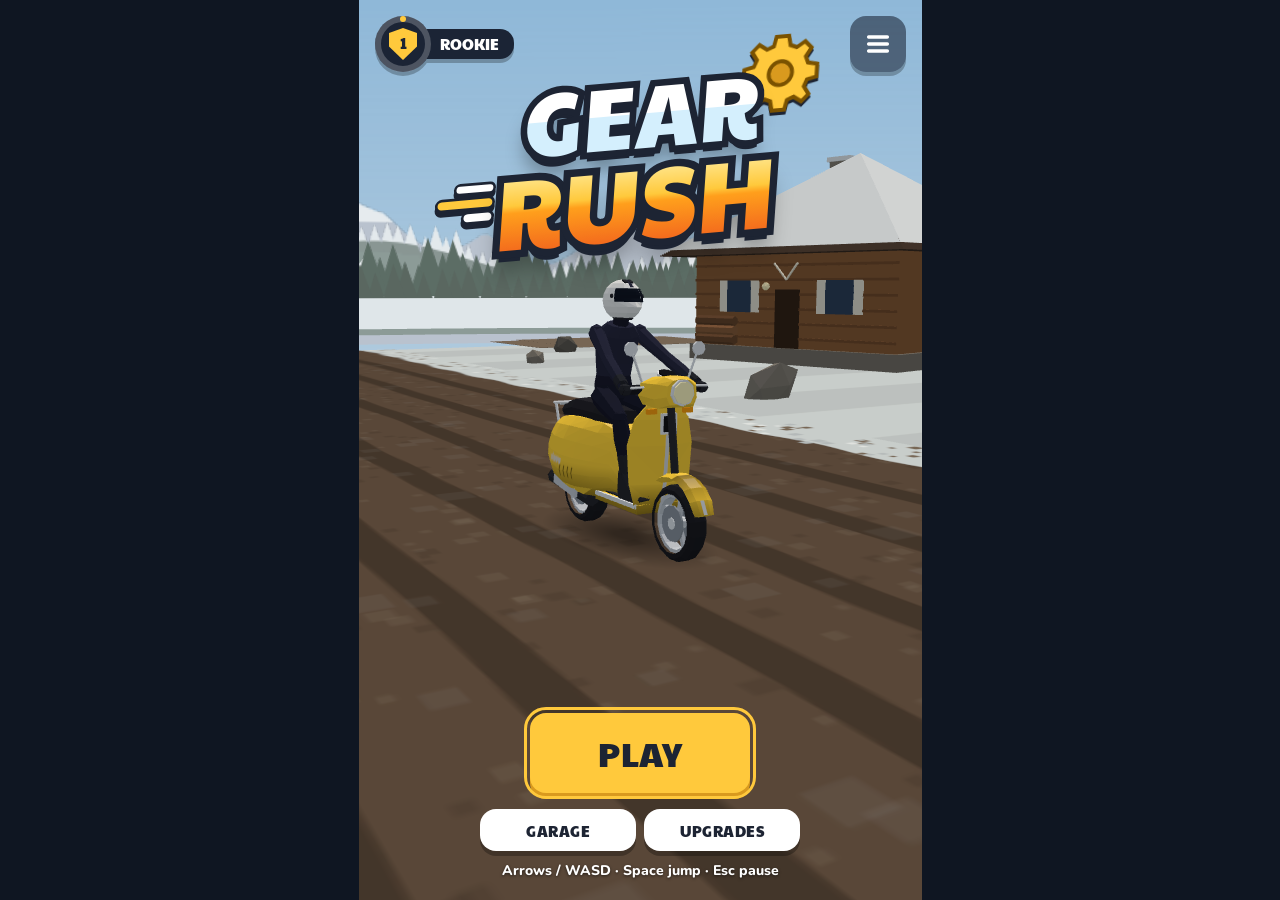
==== commit e7cc8770: "Deploy Gear Rush 0.33.0 (5c63523)" ====
--- a/index.html
+++ b/index.html
@@ -10,8 +10,8 @@
     <title>Gear Rush</title>
     <link rel="icon" type="image/svg+xml" href="./favicon.svg" />
     <link rel="apple-touch-icon" href="./icons/apple-touch-icon.png" />
-    <script type="module" crossorigin src="./assets/index-Dw9BNSvM.js"></script>
-    <link rel="stylesheet" crossorigin href="./assets/index-o8bQmk2p.css">
+    <script type="module" crossorigin src="./assets/index-CVE1YdJw.js"></script>
+    <link rel="stylesheet" crossorigin href="./assets/index-DL4WOPQt.css">
   <link rel="manifest" href="./manifest.webmanifest"></head>
   <body>
     <div id="app">
--- a/assets/index-DL4WOPQt.css
+++ b/assets/index-DL4WOPQt.css
@@ -0,0 +1 @@
+@font-face{font-family:Paytone One;font-style:normal;font-display:swap;font-weight:400;src:url(./paytone-one-vietnamese-400-normal-3uz3l8e0.woff2) format("woff2"),url(./paytone-one-vietnamese-400-normal-BRPeB8vx.woff) format("woff");unicode-range:U+0102-0103,U+0110-0111,U+0128-0129,U+0168-0169,U+01A0-01A1,U+01AF-01B0,U+0300-0301,U+0303-0304,U+0308-0309,U+0323,U+0329,U+1EA0-1EF9,U+20AB}@font-face{font-family:Paytone One;font-style:normal;font-display:swap;font-weight:400;src:url(./paytone-one-latin-ext-400-normal-3vhx3Voy.woff2) format("woff2"),url(./paytone-one-latin-ext-400-normal-DRXB6jXc.woff) format("woff");unicode-range:U+0100-02BA,U+02BD-02C5,U+02C7-02CC,U+02CE-02D7,U+02DD-02FF,U+0304,U+0308,U+0329,U+1D00-1DBF,U+1E00-1E9F,U+1EF2-1EFF,U+2020,U+20A0-20AB,U+20AD-20C0,U+2113,U+2C60-2C7F,U+A720-A7FF}@font-face{font-family:Paytone One;font-style:normal;font-display:swap;font-weight:400;src:url(./paytone-one-latin-400-normal-CUTjhAbn.woff2) format("woff2"),url(./paytone-one-latin-400-normal-B3s3dOdV.woff) format("woff");unicode-range:U+0000-00FF,U+0131,U+0152-0153,U+02BB-02BC,U+02C6,U+02DA,U+02DC,U+0304,U+0308,U+0329,U+2000-206F,U+20AC,U+2122,U+2191,U+2193,U+2212,U+2215,U+FEFF,U+FFFD}@font-face{font-family:Nunito;font-style:normal;font-display:swap;font-weight:600;src:url(./nunito-cyrillic-ext-600-normal-CWPPjBOD.woff2) format("woff2"),url(./nunito-cyrillic-ext-600-normal-vnfu4DTE.woff) format("woff");unicode-range:U+0460-052F,U+1C80-1C8A,U+20B4,U+2DE0-2DFF,U+A640-A69F,U+FE2E-FE2F}@font-face{font-family:Nunito;font-style:normal;font-display:swap;font-weight:600;src:url(./nunito-cyrillic-600-normal-DJGQ2h05.woff2) format("woff2"),url(./nunito-cyrillic-600-normal-BUjmtIuu.woff) format("woff");unicode-range:U+0301,U+0400-045F,U+0490-0491,U+04B0-04B1,U+2116}@font-face{font-family:Nunito;font-style:normal;font-display:swap;font-weight:600;src:url(./nunito-vietnamese-600-normal-BY8O6Cug.woff2) format("woff2"),url(./nunito-vietnamese-600-normal-DO1RqFw5.woff) format("woff");unicode-range:U+0102-0103,U+0110-0111,U+0128-0129,U+0168-0169,U+01A0-01A1,U+01AF-01B0,U+0300-0301,U+0303-0304,U+0308-0309,U+0323,U+0329,U+1EA0-1EF9,U+20AB}@font-face{font-family:Nunito;font-style:normal;font-display:swap;font-weight:600;src:url(./nunito-latin-ext-600-normal-Dd9Zuxh1.woff2) format("woff2"),url(./nunito-latin-ext-600-normal-BKUpuB78.woff) format("woff");unicode-range:U+0100-02BA,U+02BD-02C5,U+02C7-02CC,U+02CE-02D7,U+02DD-02FF,U+0304,U+0308,U+0329,U+1D00-1DBF,U+1E00-1E9F,U+1EF2-1EFF,U+2020,U+20A0-20AB,U+20AD-20C0,U+2113,U+2C60-2C7F,U+A720-A7FF}@font-face{font-family:Nunito;font-style:normal;font-display:swap;font-weight:600;src:url(./nunito-latin-600-normal-Br8yIETf.woff2) format("woff2"),url(./nunito-latin-600-normal-Cd0eNu1l.woff) format("woff");unicode-range:U+0000-00FF,U+0131,U+0152-0153,U+02BB-02BC,U+02C6,U+02DA,U+02DC,U+0304,U+0308,U+0329,U+2000-206F,U+20AC,U+2122,U+2191,U+2193,U+2212,U+2215,U+FEFF,U+FFFD}@font-face{font-family:Nunito;font-style:normal;font-display:swap;font-weight:800;src:url(./nunito-cyrillic-ext-800-normal-B-cvGohL.woff2) format("woff2"),url(./nunito-cyrillic-ext-800-normal-pjRatrRO.woff) format("woff");unicode-range:U+0460-052F,U+1C80-1C8A,U+20B4,U+2DE0-2DFF,U+A640-A69F,U+FE2E-FE2F}@font-face{font-family:Nunito;font-style:normal;font-display:swap;font-weight:800;src:url(./nunito-cyrillic-800-normal-D3igD7Kl.woff2) format("woff2"),url(./nunito-cyrillic-800-normal-DymMgApb.woff) format("woff");unicode-range:U+0301,U+0400-045F,U+0490-0491,U+04B0-04B1,U+2116}@font-face{font-family:Nunito;font-style:normal;font-display:swap;font-weight:800;src:url(./nunito-vietnamese-800-normal-D_CZYdm9.woff2) format("woff2"),url(./nunito-vietnamese-800-normal-Dz0hZPb5.woff) format("woff");unicode-range:U+0102-0103,U+0110-0111,U+0128-0129,U+0168-0169,U+01A0-01A1,U+01AF-01B0,U+0300-0301,U+0303-0304,U+0308-0309,U+0323,U+0329,U+1EA0-1EF9,U+20AB}@font-face{font-family:Nunito;font-style:normal;font-display:swap;font-weight:800;src:url(./nunito-latin-ext-800-normal-CtU8tJOV.woff2) format("woff2"),url(./nunito-latin-ext-800-normal-CDcxIxx8.woff) format("woff");unicode-range:U+0100-02BA,U+02BD-02C5,U+02C7-02CC,U+02CE-02D7,U+02DD-02FF,U+0304,U+0308,U+0329,U+1D00-1DBF,U+1E00-1E9F,U+1EF2-1EFF,U+2020,U+20A0-20AB,U+20AD-20C0,U+2113,U+2C60-2C7F,U+A720-A7FF}@font-face{font-family:Nunito;font-style:normal;font-display:swap;font-weight:800;src:url(./nunito-latin-800-normal-Dz8SOQK_.woff2) format("woff2"),url(./nunito-latin-800-normal-D-J0wlBY.woff) format("woff");unicode-range:U+0000-00FF,U+0131,U+0152-0153,U+02BB-02BC,U+02C6,U+02DA,U+02DC,U+0304,U+0308,U+0329,U+2000-206F,U+20AC,U+2122,U+2191,U+2193,U+2212,U+2215,U+FEFF,U+FFFD}:root{--sky: #9ed8f5;--cream: #fcefd4;--ink: #1d2433;--gold: #ffc93c;--gold-dark: #d99a1e;--red: #e63946;--green: #3ddc84;--blue: #1982c4;--panel: rgba(20, 28, 44, .86);--panel-line: rgba(255, 255, 255, .12);--display: "Paytone One", "Arial Black", system-ui, sans-serif;--body: "Nunito", system-ui, -apple-system, "Segoe UI", sans-serif;--safe-t: env(safe-area-inset-top, 0px);--safe-b: env(safe-area-inset-bottom, 0px);--safe-l: env(safe-area-inset-left, 0px);--safe-r: env(safe-area-inset-right, 0px)}*{box-sizing:border-box;-webkit-tap-highlight-color:transparent}html,body{margin:0;height:100%;overflow:hidden;background:#0f1622;color:#fff;font-family:var(--body);user-select:none;-webkit-user-select:none;touch-action:none;overscroll-behavior:none}#app{position:relative;height:100vh;height:var(--app-h, 100dvh);width:min(100vw,calc(var(--app-h, 100dvh) * .625));margin:0 auto;overflow:hidden;background:var(--sky);container-type:inline-size}#gl,#fx{position:absolute;top:0;right:0;bottom:0;left:0;width:100%;height:100%;display:block}#fx{pointer-events:none}#vignette{position:absolute;top:0;right:0;bottom:0;left:0;pointer-events:none;opacity:0;background:radial-gradient(ellipse at center,transparent 45%,rgba(230,57,70,.75) 100%);transition:opacity .35s ease-out}#vignette.on{opacity:1;transition:none}#ui{position:absolute;top:0;right:0;bottom:0;left:0;pointer-events:none}#ui>*{pointer-events:auto}#rotate{display:none}@media (orientation: landscape) and (pointer: coarse) and (max-height: 520px){#rotate{display:flex;position:fixed;top:0;right:0;bottom:0;left:0;z-index:99;background:#0f1622;flex-direction:column;align-items:center;justify-content:center;text-align:center;font-family:var(--display);font-size:22px}#rotate div{font-size:64px;animation:spin 2s ease-in-out infinite}}@keyframes spin{50%{transform:rotate(90deg)}}.screen{position:absolute;top:0;right:0;bottom:0;left:0;display:flex;flex-direction:column;align-items:center;padding:calc(16px + var(--safe-t)) calc(16px + var(--safe-r)) calc(20px + var(--safe-b)) calc(16px + var(--safe-l))}#ui>.screen.passthrough{pointer-events:none}:where(.screen.passthrough)>*{pointer-events:auto}.screen.dim{background:#0a101c8c;backdrop-filter:blur(2px);-webkit-backdrop-filter:blur(2px)}.spacer{flex:1}.logo{position:relative;isolation:isolate;display:flex;flex-direction:column;align-items:center;font-family:var(--display);font-size:clamp(54px,19cqw,96px);line-height:.92;letter-spacing:.02em;transform:rotate(-5deg) skew(-9deg)}.logo-word{position:relative;display:block;color:transparent}.logo-word:before,.logo-word:after{content:attr(data-text);position:absolute;top:0;right:0;bottom:0;left:0}.logo-word:before{color:var(--ink);-webkit-text-stroke:.15em var(--ink);text-shadow:0 .035em 0 var(--ink),0 .07em 0 var(--ink),0 .105em 0 var(--ink),0 .2em .22em rgba(0,0,0,.35)}.logo-word:after{background:var(--fill);-webkit-background-clip:text;background-clip:text;color:transparent}.w-gear{--fill: linear-gradient(#fff 0 52%, #d4effd 52% 100%)}.w-rush{--fill: linear-gradient(#fff3b0, #ffc93c 46%, #ff9f1c 54%, #f2661d);font-size:1.12em}.logo-gear{position:absolute;z-index:-1;width:.95em;height:.95em;top:-.32em;right:-.42em;filter:drop-shadow(0 .04em 0 var(--ink))}.logo-gear svg{width:100%;height:100%;display:block;animation:logo-spin 9s linear infinite}@keyframes logo-spin{to{transform:rotate(1turn)}}.logo-rush{position:relative}.logo-streaks{position:absolute;right:calc(100% + .06em);top:.2em;display:grid;justify-items:end;gap:.07em}.logo-streaks i{display:block;height:.09em;border-radius:99px;background:#fff;box-shadow:0 0 0 .03em var(--ink),0 .05em 0 .03em var(--ink)}.logo-streaks i:nth-child(1){width:.42em}.logo-streaks i:nth-child(2){width:.62em;background:var(--gold)}.logo-streaks i:nth-child(3){width:.32em}.btn{font-family:var(--display);font-size:22px;letter-spacing:.5px;color:var(--ink);background:#fff;border:0;border-radius:16px;padding:12px 22px;min-height:52px;min-width:52px;box-shadow:0 5px #00000047;cursor:pointer;transition:transform .08s,box-shadow .08s,opacity .2s}.btn:active{transform:translateY(4px);box-shadow:0 1px #00000047}.btn:focus-visible,.swatch:focus-visible,.tabs button:focus-visible,.toggle:focus-visible,.lang button:focus-visible{outline:3px solid var(--gold);outline-offset:3px}.btn.primary{background:var(--gold);font-size:34px;padding:16px 40px;min-width:220px;box-shadow:0 6px 0 var(--gold-dark)}.btn.primary:active{box-shadow:0 2px 0 var(--gold-dark)}.btn.ghost{background:#141c2c8c;color:#fff;box-shadow:0 4px #00000040}.btn[disabled]{opacity:.45;pointer-events:none}.btn.icon{padding:0;width:56px;height:56px;font-size:26px;display:grid;place-items:center}.btn svg{width:24px;height:24px;vertical-align:-4px}.btn.icon svg{width:28px;height:28px}.stack{display:grid}.stack>*{grid-area:1 / 1;min-width:0}.stack>.stack-off{visibility:hidden}.row{display:flex;gap:12px;align-items:center;justify-content:center;flex-wrap:wrap}.col{display:flex;flex-direction:column;gap:12px;align-items:center}.title .col{gap:8px}.chip{display:inline-flex;align-items:center;gap:8px;padding:8px 14px;border-radius:999px;background:#141c2c99;font-weight:800;font-size:18px}.chip svg{width:22px;height:22px}.panel{background:var(--panel);border:1px solid var(--panel-line);border-radius:22px;padding:20px;width:min(100%,360px)}.title-text{font-family:var(--display);font-size:40px;font-weight:400;text-align:center;margin:0 0 8px}.hint{font-size:16px;text-align:center;font-weight:800;text-shadow:0 1px 3px rgba(0,0,0,.6)}.boot{justify-content:center;gap:36px;background:linear-gradient(#9ed8f5,#fcefd4)}.bar{width:60%;height:14px;border-radius:99px;background:#1d243340;overflow:hidden}.bar>i{display:block;height:100%;width:0;background:var(--ink);border-radius:99px;transition:width .15s}.title-top{width:100%;display:flex;justify-content:space-between;align-items:center;gap:8px}.title .logo{margin-top:0;font-size:clamp(54px,17cqw,88px)}.player-badge{display:inline-flex;align-items:center;height:56px;min-width:0;max-width:min(246px,calc(100cqw - 104px));padding:0;border:0;background:none;color:#fff;font-family:var(--body);text-align:left;cursor:pointer;filter:drop-shadow(0 4px 0 rgba(0,0,0,.25));transition:transform .08s,filter .08s}.player-badge:active{transform:translateY(3px);filter:drop-shadow(0 1px 0 rgba(0,0,0,.25))}.player-badge:focus-visible{outline:3px solid var(--gold);outline-offset:3px;border-radius:28px}.pb-disc{position:relative;z-index:1;flex:none;display:grid;place-items:center;width:56px;height:56px;border-radius:50%;background:#1b2435}.pb-ring{position:absolute;top:0;right:0;bottom:0;left:0;width:100%;height:100%;transform:rotate(-90deg)}.pb-ring circle{fill:none;stroke-width:6}.pb-track{stroke:#ffffff38}.pb-fill{stroke:var(--gold);stroke-linecap:round}.pb-disc .rank-badge{position:relative;width:28px;height:32px;font-size:15px}.pb-plate{display:grid;gap:3px;min-width:0;margin-left:-14px;padding:6px 15px 7px 23px;border-radius:0 14px 14px 0;background:#1b2435}.pb-name{font-family:var(--display);font-weight:400;font-size:15px;line-height:1.15;overflow:hidden;text-overflow:ellipsis;white-space:nowrap}.pb-name.long{font-size:13px}.pb-plate small{font-size:12px;font-weight:800;line-height:1;color:var(--gold);white-space:nowrap;overflow:hidden;text-overflow:ellipsis}.title .spacer{position:relative;width:100%;display:flex;justify-content:flex-end;align-items:flex-start;pointer-events:none}.app-slot{position:absolute;left:0;right:0;bottom:10px;display:flex;justify-content:center}.side-rail{display:flex;flex-direction:column;gap:10px;pointer-events:auto}.side-btn{position:relative;width:52px;height:52px;padding:0;border:0;border-radius:16px;cursor:pointer;display:grid;place-items:center;background:#141c2c8c;color:#fff;box-shadow:0 4px #00000040;transition:transform .08s,box-shadow .08s}.side-btn:active{transform:translateY(3px);box-shadow:0 1px #00000040}.side-btn:focus-visible{outline:3px solid var(--gold);outline-offset:3px}.side-btn svg{width:28px;height:28px}.panel.start-pick{display:grid;gap:12px;width:min(100%,320px)}.start-pick .btn{display:flex;align-items:baseline;justify-content:center;gap:10px;min-width:0;font-size:clamp(21px,6.8vw,26px);padding:12px 14px}.start-pick .btn:not(.ghost){justify-content:flex-start;text-align:left;white-space:nowrap}.start-pick .btn small{font-family:var(--body);font-weight:800;font-size:15px;opacity:.8}.pf-rank{display:flex;align-items:center;gap:12px;padding:4px 0 12px;border-bottom:1px solid var(--panel-line)}.pf-rank .rank-badge{width:44px;height:50px;font-size:24px}.pf-rank b{font-family:var(--display);font-weight:400;font-size:20px}.pf-text{display:grid;gap:4px;flex:1;min-width:0}.pf-text>small{font-size:13px;font-weight:800;opacity:.8}.pf-row{display:flex;align-items:center;gap:12px;padding:10px 0;border-bottom:1px solid var(--panel-line)}.pf-row b{font-size:20px;font-weight:800}.pf-nick{overflow:hidden;text-overflow:ellipsis;white-space:nowrap}.pf-row .pf-style{display:block;font-size:13px;opacity:.8;margin-top:2px}.pf-icon{display:grid;place-items:center;width:34px;flex:none}.pf-icon svg{width:28px;height:28px}.btn.pf-share{width:44px;height:44px;font-size:13px}.btn.pf-share svg{width:22px;height:22px}.results .style-line{font-family:var(--display);font-size:18px;display:flex;flex-direction:column;align-items:center;gap:4px}.results .style-line b{color:var(--gold);font-weight:400;font-size:clamp(26px,4.2dvh,34px);line-height:1;text-shadow:0 3px 0 var(--ink);margin-left:4px}.results .best-pill{display:inline-flex;align-items:center;gap:.3em;padding:.2em .75em .2em .5em;border-radius:999px;font-family:var(--display);background:var(--gold);color:var(--ink);-webkit-text-stroke:0;box-shadow:0 .18em 0 var(--gold-dark),0 0 .9em #ffc93c8c;animation:bounce .8s ease-in-out infinite alternate}.results .best-pill svg{width:1.1em;height:1.1em}.results .best-pill svg path{fill:var(--ink);stroke:none}.results .newbest{font-size:clamp(20px,3.4dvh,26px)}.results .style-best{font-size:16px}.results .unlocked{font-family:var(--display);font-size:18px;color:#3ddc84;text-shadow:0 2px 0 rgba(0,0,0,.35);margin-top:4px}.results .unlocked.cp-drylands{color:#ffb36b}.title .col{width:100%;max-width:320px}.title .col .hint{margin:2px 0 0;font-size:14px}.title-play{display:flex;gap:14px;width:100%}.title-play .btn{height:60px;min-width:0;min-height:0}.btn.primary.daily{flex:2;display:flex;flex-direction:column;align-items:center;justify-content:center;gap:2px;padding:4px 8px;font-size:22px;line-height:1.1}.btn.daily small{display:inline-flex;align-items:center;gap:6px;font-family:var(--body);font-weight:800;font-size:14px;opacity:.85}.btn.daily small.explain{font-size:12px;line-height:1.1}.btn.daily .streak,.results .streak{display:inline-flex;align-items:center;gap:2px;color:#c2410c}.btn.daily svg{width:16px;height:16px;vertical-align:0}.free-ride{flex:1;padding:4px;font-size:15px;line-height:1.1}.title-more{width:100%;gap:8px;flex-wrap:nowrap;margin-top:8px}.title-more .btn{flex:1;min-width:0;min-height:42px;padding:6px 8px;font-size:15px}.hud .dist .daily-tag{display:block;font-size:14px;letter-spacing:1px;color:var(--gold);margin-bottom:2px}.hud .dist .daily-tag[hidden]{display:none}.results .daily-head{font-family:var(--display);font-size:18px;color:var(--gold)}.results .streak{color:#ff8a3d}.results .streak.up{animation:tierpop .6s .3s}.hud .top{width:100%;display:grid;grid-template-columns:1fr 1fr;align-items:start;position:relative;z-index:1}.hud .bottom{position:absolute;left:0;right:0;bottom:calc(14px + var(--safe-b));pointer-events:none;display:flex;justify-content:center}.hud .left{display:flex;flex-direction:column;gap:8px;align-items:flex-start}.hud .gears{display:inline-flex;align-items:center;gap:6px;font-family:var(--display);font-size:24px;text-shadow:0 2px 0 rgba(0,0,0,.35)}.hud .gears,.hud .dist,.hud .mission{will-change:transform}.hud .gears svg{width:28px;height:28px}.hud .rail{position:absolute;top:30%;height:30%;display:flex;flex-direction:column;align-items:center;pointer-events:none}.hud .combo{--c: #fff;left:calc(8px + var(--safe-l));gap:6px;opacity:.55;transition:opacity .2s}.hud .combo.on{opacity:1}.hud .combo b{font-family:var(--display);font-weight:400;font-size:22px;line-height:1;padding:5px 7px 6px;border-radius:12px;min-width:44px;background:var(--c);color:var(--ink);text-align:center;box-shadow:0 3px #00000059;transition:background .2s}.hud .combo .cbar{flex:1;width:18px;border-radius:99px;overflow:hidden;position:relative;background:#141c2c8c;border:2px solid rgba(255,255,255,.4);box-shadow:0 3px #0000004d}.hud .combo .cbar i{position:absolute;top:0;right:0;bottom:0;left:0;transform-origin:bottom;transition:transform .15s ease-out,background .2s;background:linear-gradient(to top,var(--c),color-mix(in srgb,var(--c),#fff 50%))}.hud .combo[data-level="2"]{--c: #3ddc84}.hud .combo[data-level="3"]{--c: #5aa9ff}.hud .combo[data-level="4"]{--c: #b388ff}.hud .combo[data-level="5"]{--c: var(--gold)}.hud .combo b{position:relative}.hud .combo[data-level="5"] b:after,.hud .combo[data-level="5"] .cbar:after{content:"";position:absolute;top:0;right:0;bottom:0;left:0;border-radius:inherit;background:#fff;opacity:0;pointer-events:none;animation:shimmer 1.2s ease-in-out infinite}@keyframes shimmer{50%{opacity:.22}}.hud .stunts{position:absolute;top:30%;left:calc(62px + var(--safe-l));display:flex;flex-direction:column;align-items:flex-start;gap:4px;pointer-events:none}.hud .stunt{--c: #fff;font-family:var(--display);font-size:16px;line-height:1;color:var(--c);white-space:nowrap;-webkit-text-stroke:3px var(--ink);paint-order:stroke fill;text-shadow:0 2px 0 var(--ink);opacity:0}.hud .stunt[data-level="2"]{--c: #3ddc84}.hud .stunt[data-level="3"]{--c: #5aa9ff}.hud .stunt[data-level="4"]{--c: #b388ff}.hud .stunt[data-level="5"],.hud .stunt.razor{--c: var(--gold)}.hud .stunt.razor{font-size:20px}.hud .stunt.perk{--c: var(--gold);font-size:18px}.hud .combo .chain{display:flex;gap:4px}.hud .combo .chain[hidden]{display:none}.hud .combo .chain i{width:10px;height:10px;border-radius:50%;background:#141c2c8c;border:2px solid rgba(255,255,255,.5);transition:background .1s}.hud .combo .chain i.on{background:var(--gold);border-color:#fff}.hud .combo .hook{--c: #fff;--left: 1;position:absolute;bottom:calc(100% + 6px);left:50%;translate:-50% 0;padding:3px;border-radius:12px;background:conic-gradient(var(--c) calc(var(--left) * 360deg),rgba(255,255,255,.15) 0)}.hud .combo .hook[hidden]{display:none}.hud .combo .hook span{display:block;font-family:var(--display);font-size:16px;line-height:1;padding:4px 6px;border-radius:9px;background:color-mix(in srgb,var(--c),transparent 55%);color:var(--ink);opacity:.85}.hud .combo .hook[data-level="2"]{--c: #3ddc84}.hud .combo .hook[data-level="3"]{--c: #5aa9ff}.hud .combo .hook[data-level="4"]{--c: #b388ff}.hud .combo .hook[data-level="5"]{--c: var(--gold)}.hud .combo.up b{animation:comboup .3s ease-out}@keyframes comboup{40%{transform:scale(1.5) rotate(-6deg)}}.hud .combo.broke{animation:combobreak .45s ease-out}.hud .combo.broke .cbar{animation:railflash .45s}@keyframes combobreak{20%{transform:translate(-5px) rotate(-6deg)}40%{transform:translate(5px) rotate(5deg)}60%{transform:translate(-3px)}80%{transform:translate(2px)}}@keyframes railflash{0%,50%{border-color:var(--red);background:#e6394699}}.hud .combo.down b{animation:combodown .35s ease-out}@keyframes combodown{40%{transform:scale(.7) translateY(6px)}}.hud .combo.low .cbar{animation:combolow .5s ease-in-out infinite alternate}@keyframes combolow{to{opacity:.45}}.hud .hp{right:calc(8px + var(--safe-r));flex-direction:column-reverse;justify-content:space-evenly;width:46px;border-radius:99px;background:#141c2c73;border:2px solid rgba(255,255,255,.25)}.hud .hp.low{animation:lowhp .7s ease-in-out infinite alternate}@keyframes lowhp{to{background:#e6394699;border-color:#fff9}}.hud .hp svg{width:30px;height:30px;transition:opacity .4s,transform .4s;filter:drop-shadow(0 2px 0 rgba(0,0,0,.3))}.hud .hp svg.lost{opacity:.25;transform:scale(.8) rotate(-20deg);filter:grayscale(1)}.hud .hp svg.crack{animation:crack .4s}@keyframes crack{30%{transform:scale(1.5) rotate(15deg)}}.hud.still .combo,.hud.still .combo .cbar i{transition:none}.hud.still .combo.up b,.hud.still .combo[data-level="5"] b:after,.hud.still .combo[data-level="5"] .cbar:after,.hud.still .hp.low{animation:none}.hud.still .combo.broke,.hud.still .combo.broke .cbar,.hud.still .combo.down b,.hud.still .combo.low .cbar{animation:none}.hud.still .hp.low{background:#e6394699}.combopop{--c: #3ddc84;--s: 1;--r: -4deg;position:absolute;left:0;right:0;top:calc(clamp(28px,6.5dvh,60px) + var(--safe-t));display:flex;flex-direction:column;align-items:center;transform-origin:50% 0;pointer-events:none;opacity:0;isolation:isolate;font-family:var(--display);line-height:.95;-webkit-text-stroke:3px var(--ink);paint-order:stroke fill;text-shadow:0 4px 0 var(--ink)}.combopop small{font-size:18px;letter-spacing:3px;color:#fff;-webkit-text-stroke-width:2px;text-shadow:0 2px 0 var(--ink)}.combopop b{font-weight:400;font-size:clamp(48px,min(20cqw,9.5dvh),86px);color:var(--c)}.combopop span{font-size:clamp(26px,min(10cqw,5dvh),44px);color:color-mix(in srgb,var(--c),#fff 55%)}.combopop:before{content:"";position:absolute;z-index:-1;left:50%;top:50%;width:240px;height:240px;margin:-120px;border-radius:50%;opacity:0;background:repeating-conic-gradient(color-mix(in srgb,var(--c),transparent 35%) 0 12deg,transparent 12deg 24deg);-webkit-mask:radial-gradient(circle,#000 25%,transparent 70%);mask:radial-gradient(circle,#000 25%,transparent 70%)}.combopop.l3{--c: #5aa9ff;--s: 1.08;--r: 3deg}.combopop.l4{--c: #b388ff;--s: 1.16;--r: -5deg}.combopop.l5{--c: var(--gold);--s: 1.26;--r: 0deg}.combopop.l5:before{width:300px;height:300px;margin:-150px;background:repeating-conic-gradient(#ffc93c 0 10deg,transparent 10deg 15deg,#ff6b6b 15deg 25deg,transparent 25deg 30deg,#5aa9ff 30deg 40deg,transparent 40deg 45deg,#3ddc84 45deg 55deg,transparent 55deg 60deg)}.combopop.show{animation:combopop 2s ease-out forwards}.combopop.show:before{animation:burst 1.2s linear forwards}@keyframes combopop{0%{opacity:0;transform:translateY(24px) scale(calc(var(--s) * .3)) rotate(var(--r))}8%{opacity:1;transform:translateY(0) scale(calc(var(--s) * 1.2)) rotate(var(--r))}16%{transform:scale(var(--s)) rotate(var(--r))}82%{opacity:1;transform:translateY(-6px) scale(var(--s)) rotate(var(--r))}to{opacity:0;transform:translateY(-22px) scale(calc(var(--s) * .9)) rotate(var(--r))}}@keyframes burst{0%{opacity:0;transform:scale(.2) rotate(0)}15%{opacity:1}to{opacity:0;transform:scale(1.4) rotate(70deg)}}.hud.still .combopop.show{animation-name:popfade}.hud.still .combopop.show:before{animation:none}@keyframes popfade{0%,to{opacity:0}6%,85%{opacity:1}}.hud .dist{font-family:var(--display);font-size:44px;line-height:1;text-align:center;text-shadow:0 3px 0 rgba(0,0,0,.35);min-width:120px}.hud .dist small{font-size:22px;margin-left:2px}.hud .dist.tierpop{animation:tierpop .6s}@keyframes tierpop{30%{color:var(--gold);transform:scale(1.15)}}.hud .right{display:flex;justify-content:flex-end}.toast{position:absolute;left:0;right:0;top:26%;padding:0 12px;overflow-wrap:anywhere;text-align:center;pointer-events:none;font-family:var(--display);font-size:clamp(28px,9cqw,40px);color:#fff;-webkit-text-stroke:2px var(--ink);paint-order:stroke fill;text-shadow:0 4px 0 var(--ink);transform:translate(-120%);opacity:0}.toast.show{animation:toast 1.5s ease-in-out forwards}@keyframes toast{0%{transform:translate(-120%);opacity:0}15%,80%{transform:translate(0);opacity:1}to{transform:translate(120%);opacity:0}}.drops{position:absolute;top:0;right:0;bottom:0;left:0;pointer-events:none;overflow:hidden}.drops i{position:absolute;border-radius:50% 50% 46% 46%;background:radial-gradient(circle at 35% 30%,#ffffff8c,#c8e1e62e 55%,#a0c8d214);box-shadow:inset 0 -2px 4px #ffffff40;opacity:0;animation:drop 1.7s ease-out forwards}@keyframes drop{0%{opacity:0;transform:translateY(0) scale(.6)}12%{opacity:1;transform:translateY(0) scale(1)}to{opacity:0;transform:translateY(26px) scale(1)}}.hud.still .drops i{animation-name:drop-still}@keyframes drop-still{0%{opacity:0}12%{opacity:1}to{opacity:0}}.toast.danger{color:#ff7a1a;text-shadow:0 4px 0 var(--ink),0 0 18px rgba(255,70,20,.8)}.toast.danger.show{animation:toast-danger 2.4s ease-in-out forwards,danger-blink .32s steps(1,end) 7}@keyframes toast-danger{0%{transform:translate(-120%);opacity:0}8%,88%{transform:translate(0);opacity:1}to{transform:translate(120%);opacity:0}}@keyframes danger-blink{0%{color:#ff2a12}50%{color:#ffb21a}}.hud.still .toast.danger.show{animation:toast-danger 2.4s ease-in-out forwards}.app-chip{pointer-events:auto;font-size:14px;min-height:40px;padding:8px 14px;border-radius:999px;max-width:calc(100cqw - 120px);background:var(--green);color:var(--ink);box-shadow:0 4px #1f8a4f}.app-chip.install{background:#fff;box-shadow:0 4px #00000047}.app-chip.how{font-family:var(--body);font-weight:800;line-height:1.2;text-align:left;border-radius:16px}.settings .version{margin:14px 0;font-size:13px;opacity:.7;display:flex;flex-wrap:wrap;justify-content:center;align-items:center;gap:0 10px}.version-link{padding:6px;border:0;background:none;color:inherit;font:inherit;text-decoration:underline;cursor:pointer}.whats-new-version{margin:0;font-size:14px;opacity:.75}.whats-new li{font-size:16px;align-items:flex-start;gap:10px}.whats-new li>svg{width:22px;height:22px;color:var(--gold);margin-top:1px}.settings .setting-hint{margin:-2px 0 8px;font-size:13px;opacity:.75}.settings .privacy-link{display:block;margin-top:14px;padding:6px;font-size:13px;color:inherit}.keep-space{visibility:hidden}.results .board-line{width:100%;border:0;color:inherit;font-family:var(--body);cursor:pointer;box-shadow:inset 0 0 0 2px var(--gold)}.results .board-line b{color:var(--gold)}.results .board-line svg{width:14px;height:14px}.board-panel{display:flex;flex-direction:column;max-height:calc(var(--app-h, 100dvh) - 40px - var(--safe-t) - var(--safe-b))}.board-panel .title-text{font-size:clamp(24px,4.6dvh,32px);line-height:1.1;margin:0}.board-panel .row{flex:none;flex-wrap:nowrap;gap:8px}.board-panel .row .btn{flex:1;min-width:0;min-height:46px;padding:6px 8px;font-size:16px}.board-full{height:min(100%,560px)}.board-full .row{margin-top:auto}.board-panel .board-join{flex:none;margin-top:auto;min-height:46px;padding:6px 8px;font-size:16px}.board-join+.row{margin-top:8px}.msg-list{flex:0 1 auto;display:flex;flex-direction:column;gap:4px;width:100%;min-height:0;margin:10px 0 12px;overflow-y:auto}.msg{flex:none;display:flex;align-items:center;gap:10px;width:100%;min-height:52px;padding:6px 10px;border:0;border-radius:12px;background:#ffffff1a;color:inherit;font-family:var(--body);font-weight:800;font-size:15px;line-height:1.2;text-align:left;cursor:pointer}.msg.new{box-shadow:inset 0 0 0 2px var(--gold)}.msg svg{flex:none;width:18px;height:18px;color:var(--gold)}.msg span{flex:1;min-width:0;overflow-wrap:anywhere}.msg small{display:block;font-size:12px;opacity:.7}.medal{flex:none;display:inline-block;width:14px;height:14px;border-radius:50%;vertical-align:-2px;box-shadow:inset 0 0 0 1.5px #0000004d,0 0 0 1.5px #ffffffbf}.medal.bronze{background:#cd7f32}.medal.silver{background:#c8ccd4}.medal.gold{background:#ffc93c}.results .board-line .medal{margin-right:6px}.board-tabs{flex:none;display:flex;gap:4px;width:100%;margin:6px 0 2px}.board-tab{flex:1;min-width:0;min-height:36px;padding:4px 8px;border:0;border-radius:10px;background:#ffffff1a;color:inherit;font-family:var(--body);font-weight:800;font-size:14px;cursor:pointer}.board-tab[aria-pressed=true]{background:var(--gold);color:var(--ink)}.board-tab:disabled{cursor:default}.board-sum{margin-top:0;font-size:13px}.board-list{flex:0 1 auto;display:flex;flex-direction:column;width:100%;min-height:0}.board-rows{list-style:none;margin:8px 0 12px;padding:0;display:flex;flex-direction:column;gap:3px;width:100%;flex:0 1 auto;min-height:0;overflow-y:auto}.board-rows li{flex:none;display:flex;align-items:center;gap:8px;min-height:32px;padding:2px 10px;border-radius:10px;background:#ffffff1a;font-weight:800;font-size:15px;text-align:left}.board-rows li.me{background:var(--gold);color:var(--ink)}.board-rows li.board-gap{min-height:0;padding:0;background:none;justify-content:center;line-height:1;opacity:.6}.board-pos{flex:none;width:24px;text-align:right;font-family:var(--display);font-weight:400}.board-swatch{flex:none;width:18px;height:18px;border-radius:50%;box-shadow:0 0 0 2px #ffffffb3}.board-name{flex:1;min-width:0;overflow:hidden;text-overflow:ellipsis;white-space:nowrap}.board-name small{margin-left:6px;font-size:12px;opacity:.7}.board-rows li b{flex:none;font-family:var(--display);font-weight:400}.nick-input{width:100%;min-height:48px;margin:8px 0 4px;padding:8px 14px;border:0;border-radius:12px;background:#fff;color:var(--ink);font-family:var(--body);font-weight:800;font-size:18px;text-align:center}.nick-error{min-height:40px;margin:0 0 8px;font-weight:800;font-size:14px;line-height:20px;color:#ffb36b}.sign{position:absolute;left:calc(12px + var(--safe-l));top:calc(100px + var(--safe-t));pointer-events:none;font-family:var(--display);text-align:center;line-height:1.05;white-space:nowrap;padding:5px 12px 6px;border-radius:8px;opacity:0;transform:translate(-130%)}.sign small{display:block;font-size:10px;letter-spacing:1.2px;opacity:.9}.sign b{display:block;font-size:18px;font-weight:400;margin:2px 0}.sign.show{animation:sign 3.6s ease-in-out forwards}.sign.show.still{animation-name:sign-fade}@keyframes sign{0%{transform:translate(-130%);opacity:1}12%,85%{transform:translate(0);opacity:1}to{transform:translate(-130%);opacity:1}}@keyframes sign-fade{0%,to{opacity:0;transform:none}10%,88%{opacity:1;transform:none}}.sign.outskirts{background:#1f6b3a;color:#fff;border:2px solid #fff;box-shadow:0 0 0 2px #1f6b3a,0 5px 0 2px #0000004d}.sign.city{background:#f4f4ef;color:#1b1c21;border:2px solid #1b1c21;box-shadow:0 0 0 2px #f4f4ef,0 5px 0 2px #0000004d}.sign.drylands{color:#f6e7c8;border-radius:3px;border:2px solid #4a2f18;rotate:-2deg;text-shadow:0 1px 0 #4a2f18;background:repeating-linear-gradient(0deg,transparent 0 7px,rgba(60,35,15,.25) 7px 8px),linear-gradient(#a8743f,#855428);box-shadow:0 5px #0000004d}.sign.drylands:before,.sign.drylands:after{content:"";position:absolute;top:50%;width:5px;height:5px;margin-top:-2.5px;border-radius:50%;background:#3a2a1c}.sign.drylands:before{left:4px}.sign.drylands:after{right:4px}.sign.marsh{color:#f2ead2;border-radius:4px;border:2px solid #2e3a2a;rotate:1deg;text-shadow:0 1px 0 #2e3a2a;background:repeating-linear-gradient(0deg,transparent 0 8px,rgba(30,40,25,.22) 8px 9px),linear-gradient(#5e7a56,#4a6444);box-shadow:0 5px #0000004d}.sign.marsh:after{content:"";position:absolute;right:6px;top:100%;width:5px;height:16px;border-radius:0 0 3px 3px;background:linear-gradient(#8a9a76,#8a9a7633)}.sign.coast{color:#2f5d7a;border-radius:6px;border:3px dotted #7a5a34;rotate:1.5deg;background:repeating-linear-gradient(0deg,transparent 0 9px,rgba(120,100,70,.12) 9px 10px),linear-gradient(#f6f1e6,#e2d8c4);box-shadow:0 0 0 2px #e8dcc4,0 5px 0 2px #0000004d}.sign.mountains{color:#f2e6cc;border-radius:4px;border:2px solid #2a1c12;rotate:-1deg;text-shadow:0 1px 0 #2a1c12;background:repeating-linear-gradient(0deg,transparent 0 7px,rgba(20,10,5,.25) 7px 8px),linear-gradient(#5a3e2a,#3e2a1c);box-shadow:0 5px #0000004d}.sign.mountains:before{content:"";position:absolute;left:-3px;right:-3px;top:-6px;height:8px;border-radius:4px;background:#f4f7fa}.sign.mountains:after{content:"";position:absolute;right:10px;top:100%;width:0;height:0;border-left:3px solid transparent;border-right:3px solid transparent;border-top:12px solid #dbe8f2}.countdown{position:absolute;top:0;right:0;bottom:0;left:0;display:grid;place-items:center;pointer-events:none;font-family:var(--display);font-size:120px;-webkit-text-stroke:4px var(--ink);paint-order:stroke fill}.countdown span{animation:count .5s ease-out}@keyframes count{0%{transform:scale(1.6);opacity:0}}.start-hint{position:absolute;left:16px;right:16px;top:38%;transition:opacity .6s;pointer-events:none}.coach{position:absolute;left:calc(60px + var(--safe-l));right:calc(60px + var(--safe-r));top:22%;pointer-events:none;display:none;flex-direction:column;align-items:center;gap:4px;text-align:center;text-shadow:0 1px 3px rgba(0,0,0,.6)}.coach.show{display:flex;animation:coach-in .25s ease-out}@keyframes coach-in{0%{opacity:0;transform:scale(.85)}}.coach .arrow{width:72px;height:72px;border-radius:50%;display:grid;place-items:center;margin-bottom:4px;background:var(--gold);color:var(--ink);box-shadow:0 5px 0 var(--gold-dark)}.coach .arrow svg{width:44px;height:44px;animation:nudge .9s ease-in-out infinite}.coach[data-move=left]{--dx: -7px;--dy: 0}.coach[data-move=right]{--dx: 7px;--dy: 0}.coach[data-move=up]{--dx: 0;--dy: -7px}.coach[data-move=down]{--dx: 0;--dy: 7px}@keyframes nudge{50%{transform:translate(var(--dx),var(--dy))}}.coach b{font-family:var(--display);font-weight:400;font-size:clamp(32px,11vw,46px);line-height:1;-webkit-text-stroke:3px var(--ink);paint-order:stroke fill}.coach span{font-size:20px;font-weight:800}.coach small{font-size:16px;font-weight:700;opacity:.9}.hud.still .coach.show,.hud.still .coach .arrow svg{animation:none}.tutorial{justify-content:safe center}.tut-list{list-style:none;margin:4px 0 8px;padding:0;display:grid;gap:12px;width:100%}.tut-list li{display:flex;align-items:center;gap:12px;font-size:17px;font-weight:700;line-height:1.3}.tut-list li>svg,.tut-combo{width:32px;height:32px;flex:none}.tut-combo{display:grid;place-items:center;border-radius:50%;background:#3ddc84;color:var(--ink);font-family:var(--display);font-weight:400;font-size:15px}.garage{padding-top:calc(12px + var(--safe-t))}.garage .head{width:100%;display:flex;justify-content:space-between;align-items:center;gap:8px}.tabs{display:flex;background:#ffffff1f;border-radius:14px;padding:4px}.tabs button{font-family:var(--display);font-size:20px;color:#fff;background:transparent;border:0;border-radius:10px;padding:10px 18px;min-height:48px;cursor:pointer}.tabs button.on{background:#fff;color:var(--ink)}.garage .stage{flex:1;width:100%;touch-action:none}.garage .card{width:min(100%,380px);background:var(--panel);border-radius:22px;padding:14px 16px 16px;border:1px solid var(--panel-line)}.carousel{display:flex;align-items:center;justify-content:space-between;gap:8px}.carousel .name{text-align:center;flex:1;min-width:0}.carousel .name b{font-family:var(--display);font-size:32px;font-weight:400;display:block;line-height:1}.carousel .name span{font-size:16px;opacity:.75}.stats-list{margin:12px 0;display:grid;gap:6px;align-content:start}.stat{display:grid;grid-template-columns:1fr 1.2fr;align-items:center;gap:10px;font-size:16px;font-weight:800}.stat b{justify-self:end;color:var(--gold)}.trait{font-size:16px;font-weight:800;opacity:.8}.perk{display:flex;align-items:center;gap:6px;font-size:16px;font-weight:800;color:var(--gold)}.perk svg{width:20px;height:20px;flex:none}.paint-btn{width:100%;display:flex;align-items:center;justify-content:center;gap:10px;margin-bottom:14px;background:#ffffff1f;color:#fff}.paint-dots{display:flex;margin-left:4px}.paint-dots i{width:24px;height:24px;border-radius:50%;border:2px solid #fff}.paint-dots i+i{margin-left:-8px}.paint .head h2{font-family:var(--display);font-weight:400;font-size:30px;margin:0}.head-spacer{width:56px}.paint-sections{display:grid;gap:12px;margin-bottom:14px}.paint-section h3{display:flex;align-items:center;gap:6px;margin:0 0 8px;font-size:15px;font-weight:800;opacity:.75}.paint-section h3 svg{width:18px;height:18px}.swatch-grid{display:grid;grid-template-columns:repeat(8,minmax(0,1fr));gap:8px}.swatch{aspect-ratio:1;border-radius:50%;border:3px solid transparent;cursor:pointer;padding:0;box-shadow:inset 0 -3px #00000040}.swatch.on{border-color:#fff;transform:scale(1.12)}.swatch[disabled]{opacity:.3;pointer-events:none}.swatch[data-key=decal-color-2]{outline:1px solid rgba(255,255,255,.4);outline-offset:-1px}.swatch.locked{position:relative}.swatch-lock{position:absolute;right:-4px;bottom:-4px;width:18px;height:18px;border-radius:50%;display:grid;place-items:center;background:var(--ink);color:var(--gold)}.swatch-lock svg{width:11px;height:11px}.finish-silver{background:linear-gradient(135deg,#8d939e,#f4f6fa 45%,#9aa1ad 60%,#e3e7ee)}.finish-gold{background:linear-gradient(135deg,#a8781a,#ffe9a0 45%,#c9921f 60%,#f6cf5a)}.finish-copper{background:linear-gradient(135deg,#7a3b18,#ffc79a 45%,#a9542a 60%,#e39462)}.finish-ruby{background:radial-gradient(circle at 30% 30%,#ffd0d8 0 10%,transparent 12%),conic-gradient(#7d0018,#f35,#a3001f,#ff6f86,#7d0018)}.finish-emerald{background:radial-gradient(circle at 30% 30%,#d0ffe2 0 10%,transparent 12%),conic-gradient(#04532a,#2ee88a,#077a3d,#6bffb0,#04532a)}.finish-amethyst{background:radial-gradient(circle at 30% 30%,#f0dcff 0 10%,transparent 12%),conic-gradient(#3e1470,#b46cff,#5a1fa0,#d4a6ff,#3e1470)}.finish-diamond{background:radial-gradient(circle at 30% 30%,#fff 0 12%,transparent 13%),conic-gradient(#d8f3ff,#ffd6f5,#fff7c8,#c9ffe9,#d6e4ff,#d8f3ff)}.finish-opal{background:radial-gradient(circle at 35% 35%,#19c9a0 0 14%,transparent 38%),radial-gradient(circle at 70% 65%,#d23cff 0 12%,transparent 38%),radial-gradient(circle at 65% 25%,#3c7bff 0 10%,transparent 32%),radial-gradient(circle at 30% 75%,#ff8a2b 0 6%,transparent 24%),#1b2030}.garage .bank{margin-top:8px;font-size:16px;padding:6px 12px}.carousel .name .lock{display:inline-flex;vertical-align:2px;margin-right:6px;color:var(--gold)}.carousel .name .lock svg{width:22px;height:22px}.garage,.screen.dim{overflow-y:auto;touch-action:pan-y}.garage .stage{min-height:48px}@media (max-height: 720px){.garage .head .btn.icon{width:48px;height:48px}.garage .tabs button{min-height:42px;padding:6px 16px}.garage .bank{margin-top:4px}.garage .card{padding:10px 14px 12px}.garage .carousel .btn.icon{width:46px;height:46px}.garage .carousel .name b{font-size:26px}.garage .stats-list{margin:8px 0;gap:3px}.garage .stat,.garage .trait,.garage .perk{font-size:15px}.garage .paint-btn{min-height:0;padding:8px 16px;margin-bottom:10px}.paint-sections{gap:8px;margin-bottom:10px}.swatch-grid{gap:6px}.garage .btn.primary{font-size:28px;padding:10px 36px;min-height:0}.title .logo{font-size:clamp(48px,min(17cqw,9.5dvh),88px)}}@media (max-height: 600px){.side-rail{gap:6px}.side-btn{width:44px;height:44px;border-radius:14px}.garage .carousel .name span{display:none}.paint-section h3{margin-bottom:4px}}@media (max-height: 560px){.side-rail{flex-direction:row}}.price{display:inline-flex;align-items:center;gap:4px;line-height:1}.price svg{width:.9em;height:.9em;vertical-align:0}.btn.buy.armed{background:var(--green);box-shadow:0 5px #1f8a4f}.buy-label{justify-items:center;align-items:center;white-space:nowrap}.buy-wrap{position:relative;display:inline-flex}.missing{position:absolute;left:50%;top:0;transform:translate(-50%,-55%);z-index:1;white-space:nowrap;display:inline-flex;align-items:center;gap:4px;padding:2px 10px;border-radius:999px;font-size:13px;font-weight:800;line-height:18px;background:var(--red);color:#fff;box-shadow:0 2px #0000004d}.upg .missing{left:auto;right:-4px;transform:translateY(-55%)}.upg-note{margin:10px 0 6px;font-size:14px;opacity:.8}.upg{display:grid;grid-template-columns:34px 1fr auto;gap:10px;align-items:center;padding:12px 0;border-bottom:1px solid var(--panel-line)}.upg-icon svg{width:34px;height:34px}.upg-text{display:grid;gap:3px;min-width:0}.upg-text b{font-size:17px;font-weight:800}.upg-value{font-size:15px;line-height:20px;font-weight:800;opacity:.85}.upg-value em{font-style:normal;color:var(--gold)}.pips{display:flex;gap:4px}.pips i{width:18px;height:6px;border-radius:99px;background:#ffffff2e}.pips i.on{background:var(--gold)}.upg .btn.buy{font-size:16px;min-height:48px;padding:10px}.upg-action{justify-items:end;align-items:center}.upg-max{font-family:var(--display);font-size:20px;color:var(--gold);padding:0 10px}.upg-close{margin-top:16px}.results{justify-content:safe center;gap:clamp(5px,1.3dvh,16px);padding-top:calc(10px + var(--safe-t));padding-bottom:calc(14px + var(--safe-b))}.results>*{flex-shrink:0}.results .label-top{font-family:var(--display);font-size:18px;opacity:.85}.results .big{font-family:var(--display);font-size:clamp(46px,min(17cqw,8.4dvh),84px);line-height:1;text-shadow:0 5px 0 var(--ink)}.results .btn.primary{font-size:clamp(22px,3.4dvh,26px);padding:clamp(6px,1.2dvh,10px) 32px;min-width:190px;box-shadow:0 4px 0 var(--gold-dark)}.results .row .btn{min-height:clamp(44px,6.6dvh,52px);padding-block:clamp(6px,1.3dvh,12px);font-size:clamp(19px,3dvh,22px)}.results .big small{font-size:.4em}.newbest{font-family:var(--display);font-size:36px;color:var(--gold);-webkit-text-stroke:2px var(--ink);paint-order:stroke fill;animation:bounce .8s ease-in-out infinite alternate}@keyframes bounce{to{transform:scale(1.08) rotate(-2deg)}}.results .btn.share{min-height:40px;padding:6px 18px;font-size:16px;gap:8px}.results .btn.share svg{width:20px;height:20px}.share-note{position:absolute;left:50%;top:0;transform:translate(-50%,-55%);z-index:1;white-space:nowrap;padding:2px 10px;border-radius:999px;font-family:var(--body);font-size:13px;font-weight:800;line-height:18px;background:var(--green);color:var(--ink);box-shadow:0 2px #0000004d}.share-note.failed{background:var(--red);color:#fff}.pf-share .share-note{left:auto;right:0;transform:translateY(-55%)}.results .btn.share.hot{box-shadow:0 5px #00000047,0 0 0 3px var(--gold)}.results .lines{width:min(100%,340px);display:grid;gap:6px}.results .line{display:flex;justify-content:space-between;align-items:center;padding:clamp(4px,.85dvh,10px) 14px;border-radius:12px;background:#ffffff1a;font-weight:800;font-size:16px}.results .line b{font-family:var(--display);font-weight:400;font-size:20px;display:inline-flex;gap:6px;align-items:center}.results .line svg{width:20px;height:20px}.results .line small{display:block;font-size:13px;font-weight:700;opacity:.75;margin-top:1px}@media (max-height: 880px){.results .style-line{flex-direction:row;flex-wrap:wrap;justify-content:center;gap:2px 10px}.results .style-best{font-size:13px}.results .unlocked{font-size:15px;margin-top:0}.results .lines{grid-template-columns:1fr 1fr}.results .lines>:last-child:nth-child(odd){grid-column:1 / -1}.results .lines>.line:not(:last-child:nth-child(odd)){flex-direction:column;align-items:flex-start;justify-content:space-between;gap:1px;padding:4px 10px;font-size:13px}.results .lines>.line:not(:last-child:nth-child(odd)) b{font-size:17px}.results .lines>.line:not(:last-child:nth-child(odd)) small{font-size:12px}}@media (max-height: 820px){.results{gap:4px}.results .newbest{font-size:24px}.results .btn.share{min-height:36px;padding-block:4px}}.results{justify-content:flex-start;overscroll-behavior-y:contain;-webkit-overflow-scrolling:touch}.results>:first-child{margin-top:auto}.results:after{content:"";display:block;flex:0 0 calc(var(--safe-b) + 12px);margin-bottom:auto}@media (max-height: 640px){.results .big{font-size:clamp(40px,min(14cqw,7.4dvh),60px);text-shadow:0 3px 0 var(--ink)}.results .newbest{font-size:20px}.results .btn.share{min-height:36px;padding-block:4px}.results .rank-box{padding:4px 12px;gap:2px}.results .lines{gap:4px}.results .row .btn{min-height:42px}}.settings{justify-content:safe center}.settings-tabs{margin-bottom:6px}.settings-tabs button{flex:1 1 auto;font-size:15px;padding:8px 6px}@media (max-height: 720px){.settings-panel{padding:14px 20px}.settings-panel .title-text{font-size:30px;margin-bottom:6px}.settings-panel .version{margin:8px 0}.settings-panel .lang{margin:8px 0 6px}.settings-panel .label{margin-top:8px}}.toggle{display:flex;justify-content:space-between;align-items:center;width:100%;padding:12px 4px;font-size:18px;font-weight:800;border:0;border-bottom:1px solid var(--panel-line);background:none;color:#fff;min-height:52px;cursor:pointer;font-family:var(--body);text-align:left}.toggle .sw{width:52px;height:30px;border-radius:99px;background:#fff3;position:relative;transition:background .2s;flex:none}.toggle .sw:after{content:"";position:absolute;top:3px;left:3px;width:24px;height:24px;border-radius:50%;background:#fff;transition:transform .2s}.toggle.on .sw{background:var(--green)}.toggle.on .sw:after{transform:translate(22px)}.slider{display:block;width:100%;padding:12px 4px 4px;border-bottom:1px solid var(--panel-line);font-size:18px;font-weight:800;color:#fff;font-family:var(--body)}.slider-head{display:flex;justify-content:space-between}.slider-head b{font-weight:800;opacity:.8}.slider input{-webkit-appearance:none;-moz-appearance:none;appearance:none;display:block;width:100%;height:48px;margin:0;background:none;cursor:pointer}.slider input::-webkit-slider-runnable-track{height:10px;border-radius:99px;background:#fff3}.slider input::-moz-range-track{height:10px;border-radius:99px;background:#fff3}.slider input::-webkit-slider-thumb{-webkit-appearance:none;width:28px;height:28px;margin-top:-9px;border-radius:50%;background:#fff;border:0}.slider input::-moz-range-thumb{width:28px;height:28px;border-radius:50%;background:#fff;border:0}.slider input:focus-visible{outline:3px solid var(--gold);outline-offset:3px}.lang{display:flex;gap:6px;margin:10px 0 18px}.lang button{flex:1;font-family:var(--display);font-size:18px;min-height:48px;border-radius:12px;border:0;background:#ffffff24;color:#fff;cursor:pointer}.lang button.on{background:#fff;color:var(--ink)}.label{font-weight:800;font-size:16px;opacity:.8;margin-top:14px}@media (prefers-reduced-motion: reduce){.logo-gear svg,.newbest,.results .best-pill,.results .streak.up,.countdown span,.hud .gears.pop,#rotate div,.hud .combo b,.hud .combo .cbar,.hud .combo.broke,.hud .hp.low,.combopop.show:before,.coach.show,.coach .arrow svg{animation:none}.hud .hp.low{background:#e6394699}.combopop.show{animation-name:popfade}.sign.show{animation-name:sign-fade}}.rank-badge{display:inline-grid;place-items:center;width:30px;height:34px;flex:none;padding-bottom:3px;font-family:var(--display);font-size:17px;line-height:1;color:var(--ink);background:var(--gold);clip-path:polygon(50% 0,100% 16%,100% 58%,50% 100%,0 58%,0 16%)}.rank-badge.pop{animation:tierpop .5s}.xp-bar{display:block;height:8px;border-radius:99px;background:#ffffff2e;overflow:hidden}.xp-bar>i{display:block;height:100%;background:var(--gold);border-radius:99px;transform-origin:left;transform:scaleX(0)}.results .rank-box{width:min(100%,340px);display:grid;gap:4px;padding:clamp(4px,.85dvh,8px) 14px;border-radius:12px;background:#ffffff1a}.results .rank-head{display:flex;align-items:center;gap:8px;font-family:var(--display);font-size:17px}.results .rank-head b{font-weight:400;flex:1}.results .xp-gain{color:var(--gold)}.results .xp-notes{font-size:13px;font-weight:800;opacity:.8}.results .rank-extra{display:flex;flex-wrap:wrap;gap:4px 10px;align-items:center;font-weight:800;font-size:14px;visibility:hidden}.results .rank-extra.show{visibility:visible}.results .rank-up{font-family:var(--display);color:var(--gold);font-size:16px}.results .rank-extra.show .rank-up{animation:tierpop .6s}.results .reward{display:inline-flex;align-items:center;gap:4px;color:#3ddc84}.results .reward svg{width:16px;height:16px}.rankup{padding:0;overflow:hidden;background:#0d131fed}.pd-rays{position:absolute;left:50%;top:calc(var(--top) * .42);width:240vmax;height:240vmax;margin:-120vmax 0 0 -120vmax;border-radius:50%;background:repeating-conic-gradient(rgba(255,201,60,.17) 0 11deg,transparent 11deg 22deg);animation:pd-spin 26s linear infinite;pointer-events:none}@keyframes pd-spin{to{transform:rotate(360deg)}}.pd-body{position:absolute;left:0;right:0;top:0;height:var(--top);margin:0 auto;width:min(100%,372px);display:flex;flex-direction:column;align-items:center;justify-content:center;gap:clamp(4px,1.2dvh,12px);padding:calc(8px + var(--safe-t)) 18px 12px}.pd-head{margin:0;font-family:var(--display);font-weight:400;font-size:clamp(34px,min(7dvh,14cqw),54px);line-height:1;color:var(--gold);-webkit-text-stroke:8px var(--ink);paint-order:stroke fill;text-shadow:0 5px 0 var(--ink);transform:rotate(-4deg) skew(-8deg);animation:pd-head .3s .3s cubic-bezier(.2,1.5,.4,1) backwards}@keyframes pd-head{0%{opacity:0;transform:scale(.4) rotate(-4deg) skew(-8deg)}}.pd-shield{position:relative;flex:0 1 auto;display:grid;place-items:center;width:clamp(84px,19dvh,148px);aspect-ratio:100 / 114;min-height:0;animation:pd-slam .5s ease-out backwards}.pd-shield svg{position:absolute;top:0;right:0;bottom:0;left:0;width:100%;height:100%}@keyframes pd-slam{0%{opacity:0;transform:scale(2.8) rotate(-12deg)}45%{opacity:1;transform:scale(.9)}70%{transform:scale(1.07)}}.pd-num{position:relative;grid-area:1 / 1;padding-bottom:10%;font-family:var(--display);font-size:clamp(46px,11dvh,84px);line-height:1;color:var(--ink)}.pd-num.old{opacity:0;animation:pd-old .55s steps(1)}.pd-num.new{animation:pd-new .25s .5s ease-out backwards}@keyframes pd-old{0%{opacity:1}}@keyframes pd-new{0%{opacity:0;transform:scale(1.7)}}.pd-title{display:flex;flex-direction:column;align-items:center;gap:5px;width:100%;animation:pd-rise .35s .55s ease-out backwards}.pd-title b{font-family:var(--display);font-weight:400;font-size:clamp(22px,3.6dvh,28px);line-height:1}.pd-title .xp-bar{width:230px}.pd-title small{font-size:14px;font-weight:800;opacity:.85}@keyframes pd-rise{0%{opacity:0;transform:translateY(20px)}}.pd-card{display:flex;align-items:center;gap:14px;width:100%;padding:8px 12px;border-radius:18px;background:#141c2ceb;box-shadow:inset 0 0 0 2px var(--gold);animation:pd-rise .4s .8s ease-out backwards}.pd-card.next{background:#ffffff1a;box-shadow:none}.pd-thumb{flex:none;display:grid;place-items:center;width:clamp(52px,10dvh,76px);aspect-ratio:1;overflow:hidden;border-radius:14px;background:#203047;color:var(--gold)}.pd-card.next .pd-thumb{width:48px;background:#ffffff1f;color:#fff}.pd-thumb svg{width:56%;height:56%}.pd-thumb canvas{width:100%;height:100%;display:block;transform:scale(2.3);transform-origin:50% 62%}.pd-card-text{display:grid;gap:1px;min-width:0;text-align:left}.pd-card-text b{font-family:var(--display);font-weight:400;font-size:clamp(21px,3.6dvh,28px);line-height:1.05}.pd-card.next .pd-card-text b{font-size:21px}.pd-kind{display:inline-flex;align-items:center;gap:5px;font-size:13px;font-weight:900;letter-spacing:.6px;color:var(--gold)}.pd-card.next .pd-kind{color:#fff;opacity:.85}.pd-kind svg{width:15px;height:15px;flex:none}.pd-where{font-size:14px;font-weight:800;opacity:.85}.pd-card.compact{padding:4px 10px;gap:10px}.pd-card.compact .pd-thumb{width:40px;border-radius:10px}.pd-card.compact .pd-where{display:none}.pd-card.compact .pd-card-text b{font-size:18px}.pd-gear{position:absolute;width:24px;height:24px;animation:pd-burst .45s .3s ease-out backwards}.pd-gear svg{width:100%;height:100%;display:block}.pd-gear.g0{left:7%;top:22%;width:26px;height:26px}.pd-gear.g1{right:7%;top:19%;width:30px;height:30px}.pd-gear.g2{left:12%;top:46%;width:20px;height:20px}.pd-gear.g3{right:11%;top:45%;width:22px;height:22px}.pd-gear.g4{left:3%;top:34%;width:16px;height:16px}.pd-gear.g5{right:3%;top:33%;width:16px;height:16px}.pd-gear.g6{left:24%;top:13%;width:16px;height:16px}.pd-gear.g7{right:24%;top:11%;width:18px;height:18px}@keyframes pd-burst{0%{opacity:0;transform:scale(.2)}}.pd-foot{position:absolute;left:0;right:0;display:flex;flex-direction:column;align-items:center;animation:pd-fade .25s ease-out backwards}.pd-foot.results{padding:0 calc(16px + var(--safe-r)) 0 calc(16px + var(--safe-l));justify-content:flex-start}.pd-foot.results .btn{position:relative}@keyframes pd-fade{0%{opacity:0}}.rankup.still *,.rankup.still{animation:none!important}.rankup.still .pd-num.old{display:none}@media (prefers-reduced-motion: reduce){.rankup,.rankup *{animation:none!important}.pd-num.old{display:none}}.hud .right{flex-direction:column;align-items:flex-end;gap:6px}.hud .mission{position:relative;display:inline-flex;align-items:center;gap:5px;padding:4px 10px 4px 6px;border-radius:999px;background:#141c2c99;font-family:var(--display);font-size:17px;line-height:1;pointer-events:none;text-shadow:0 2px 0 rgba(0,0,0,.35)}.hud .mission[hidden]{display:none}.hud .mission svg{width:22px;height:22px;display:block}.hud .mission b{font-weight:400;text-align:right;font-variant-numeric:tabular-nums}.hud .mission .msn-x,.tm-icon .msn-x{font-family:var(--display);font-weight:400;color:var(--gold);font-size:20px}.hud .mission.done{background:var(--gold);color:var(--ink);text-shadow:none;animation:tierpop .5s}.hud .mission.done .msn-x{color:var(--ink)}.hud .mission .msn-label{position:absolute;right:0;top:calc(100% + 4px);font-family:var(--body);font-weight:900;font-size:12px;letter-spacing:1px;white-space:nowrap}.hud .mission .msn-label[hidden]{display:none}.hud .mission.done .msn-label{padding:4px 10px;border-radius:999px;background:#141c2cd9;color:var(--gold);font-family:var(--display);font-weight:400;font-size:17px;letter-spacing:0;text-shadow:none;transform-origin:top right}.panel.missions{width:min(100%,380px)}.tm{display:grid;grid-template-columns:34px 1fr 44px;gap:10px;align-items:center;padding:12px 0;border-bottom:1px solid var(--panel-line)}.tm-new{border-radius:10px;animation:tm-new 1s ease-out}@keyframes tm-new{0%{background:#ffc93c66}}.tm-icon{display:grid;place-items:center}.tm-icon svg{width:30px;height:30px}.tm-text{display:grid;gap:4px;min-width:0}.tm-text b{display:flex;align-items:center;min-height:44px;font-size:16px;line-height:22px;font-weight:800}.tm-foot{display:grid;gap:4px;align-content:center;height:44px}.tm-text small{font-size:13px;font-weight:800;opacity:.8}.panel .btn.tm-collect{width:100%;height:44px;min-width:0;min-height:0;padding:0 8px;font-size:16px;display:inline-flex;gap:6px;align-items:center;justify-content:center;box-shadow:0 4px 0 var(--gold-dark)}.btn.tm-collect svg{width:18px;height:18px}.btn.tm-collect small{font-family:var(--body);opacity:.8}.btn.tm-reroll{width:44px;height:44px}.btn.tm-reroll svg{width:22px;height:22px}.look-grid{display:flex;flex-wrap:wrap;gap:6px}.look-chip{display:inline-flex;align-items:center;gap:4px;min-height:36px;padding:4px 10px;border-radius:10px;border:0;cursor:pointer;font-family:var(--body);font-weight:800;font-size:14px;background:#ffffff1f;color:#fff}.look-chip.on{background:var(--gold);color:var(--ink);box-shadow:0 3px 0 var(--gold-dark)}.look-chip.locked{opacity:.55;cursor:default;font-size:12px}.look-chip .swatch-lock{position:static}.look-chip:focus-visible{outline:3px solid var(--gold);outline-offset:2px}.paint-tabs{margin-bottom:12px}.garage .paint-tabs button{flex:1;white-space:nowrap;font-size:16px;min-height:40px;padding:6px 10px}@media (max-height: 720px){.paint-tabs{margin-bottom:8px}.garage .paint-tabs button{min-height:36px}}.btn,.paint-tabs button,.look-chip{position:relative}.new-dot{position:absolute;top:-5px;right:-5px;width:16px;height:16px;border-radius:50%;background:var(--red);border:2.5px solid #fff;box-shadow:0 1px 3px #0006;animation:new-dot 1.6s ease-in-out infinite;pointer-events:none}.look-chip .new-dot,.paint-tabs .new-dot{width:12px;height:12px;top:-4px;right:-4px;border-width:2px}@keyframes new-dot{50%{transform:scale(1.2)}}@media (prefers-reduced-motion: reduce){.new-dot{animation:none}}.kit-row{display:grid;grid-template-columns:1fr 1fr;gap:8px;margin-bottom:14px}.kit-row .paint-btn{margin-bottom:0;min-width:0;padding:10px 8px;font-size:19px;gap:6px}.kit-row .paint-btn>svg{width:22px;height:22px;flex:none}.kit-row .paint-dots{margin-left:0}.kit-row .paint-dots i{width:20px;height:20px}@media (max-height: 720px){.garage .kit-row{margin-bottom:10px}.garage .kit-row .paint-btn{margin-bottom:0;padding:8px}}.ws-pages{margin-bottom:14px}.ws-grid{display:grid;grid-template-columns:repeat(4,minmax(0,1fr));gap:8px 8px;align-content:start}.ws-grid.ws-glow{grid-template-columns:repeat(5,minmax(0,1fr));gap:6px}.ws-item{display:grid;justify-items:center;gap:4px;min-width:0}.ws-tile{position:relative;width:100%;aspect-ratio:1;border-radius:14px;border:3px solid transparent;padding:3px;cursor:pointer;background:#ffffff1a;color:#fff;display:grid;grid-template-rows:1fr auto;place-items:center}.ws-tile.on{border-color:var(--gold);background-color:#ffc93c29}.ws-tile:focus-visible{outline:3px solid #fff;outline-offset:2px}.ws-pic{display:grid;place-items:center;width:100%;height:100%;min-height:0}.ws-pic svg{width:100%;height:100%;max-width:52px;max-height:52px}.ws-price{font-size:11px;font-weight:800;color:var(--gold);line-height:1;white-space:nowrap}.ws-price .price{gap:2px}.ws-tile .swatch-lock{top:-6px;right:-6px;bottom:auto}.ws-tile.locked .ws-pic{opacity:.75}.ws-name{font-size:12px;font-weight:800;line-height:1.15;text-align:center;opacity:.85;max-width:100%;display:-webkit-box;-webkit-line-clamp:2;-webkit-box-orient:vertical;overflow:hidden;min-height:2.3em;-webkit-hyphens:manual;hyphens:manual}.ws-glow .ws-tile{border-radius:50%}.ws-glow .ws-name{font-size:10.5px}@media (max-height: 720px){.ws-pages{margin-bottom:10px}.ws-grid{gap:6px}}.settings .delete-online{display:block;width:100%;margin-top:4px;min-height:44px;padding:6px 12px;font-family:var(--body);font-weight:800;font-size:15px}.settings .deleted-note{margin:8px 0 0}.btn.danger{background:#ff5d73;color:#fff}.pf-cloud{padding:2px 0 6px;border-bottom:1px solid var(--panel-line)}.pf-cloud .pf-row{border-bottom:0;padding-bottom:4px}.pf-cloud .pf-cloud-status{font-size:16px}.pf-code{display:flex;flex-wrap:wrap;align-items:center;gap:6px 8px;padding:0 0 10px 46px}.pf-code-text{flex:1 0 100%;min-width:0;font:800 16px ui-monospace,Cascadia Mono,Menlo,Consolas,monospace;letter-spacing:.5px;white-space:nowrap}.btn.pf-mini{min-height:36px;min-width:76px;padding:4px 10px;font-size:14px}.pf-cloud-btns{flex-wrap:nowrap;gap:8px}.pf-cloud-btns .btn{flex:1;min-width:0;min-height:46px;padding:6px 8px;font-size:15px;line-height:1.1}.pf-cloud-hint{margin:6px 0 0;font-size:13px;opacity:.8}.cloud-panel .title-text{margin:0;font-size:clamp(22px,4.2dvh,30px);line-height:1.1;text-align:center}.cloud-panel .move-title{font-size:clamp(20px,3.6dvh,26px)}.cloud-code{margin:4px 0;padding:12px 8px;width:100%;border-radius:14px;background:#fff;color:var(--ink);text-align:center;font:800 clamp(20px,6.4vw,26px) ui-monospace,"Cascadia Mono",Menlo,Consolas,monospace;letter-spacing:1px;white-space:nowrap;-webkit-user-select:all;user-select:all}.cloud-actions{gap:8px}.cloud-panel .cloud-actions{flex-wrap:nowrap;width:100%}.cloud-panel .row.cloud-actions .btn{flex:1 1 0;min-height:48px;padding:6px 4px;font-size:14px;line-height:1.1}.cloud-warn{margin:0;font-size:14px;line-height:1.35;opacity:.9}.cloud-panel .btn.primary{font-size:26px;min-width:0;padding:12px 28px}.cloud-panel .row .btn{flex:1;min-width:0;min-height:52px;padding:8px 12px;font-size:20px;line-height:1.1}.cloud-panel .row .btn.primary{font-size:22px}.code-input{font-family:ui-monospace,Cascadia Mono,Menlo,Consolas,monospace;letter-spacing:1px;text-transform:uppercase}.move-save{display:grid;gap:2px;width:100%;padding:10px 12px;border-radius:14px;background:#ffffff1a;text-align:center}.move-save b{font-size:20px;overflow:hidden;text-overflow:ellipsis;white-space:nowrap}.move-save span{font-weight:800;font-size:15px}.move-save small{font-weight:800;font-size:13px;opacity:.75}.move-notes{margin:0;padding-left:20px;font-weight:800;font-size:14px;line-height:1.35}.move-notes li+li{margin-top:4px}.move-notes .move-replace{color:#ffb36b}.tutorial .played-before{font-family:var(--body);font-weight:800;font-size:14px;opacity:.85}.title-note{position:absolute;left:50%;top:calc(var(--safe-t) + 44%);transform:translate(-50%);z-index:4;max-width:calc(100% - 32px);padding:10px 18px;border-radius:16px;background:var(--panel);border:1px solid var(--panel-line);font-family:var(--display);font-size:22px;text-align:center;pointer-events:none;animation:title-note 3.2s ease forwards}@keyframes title-note{0%{opacity:0;transform:translate(-50%,8px)}10%,80%{opacity:1;transform:translate(-50%)}to{opacity:0}}@media (prefers-reduced-motion: reduce){.title-note{animation:none}}
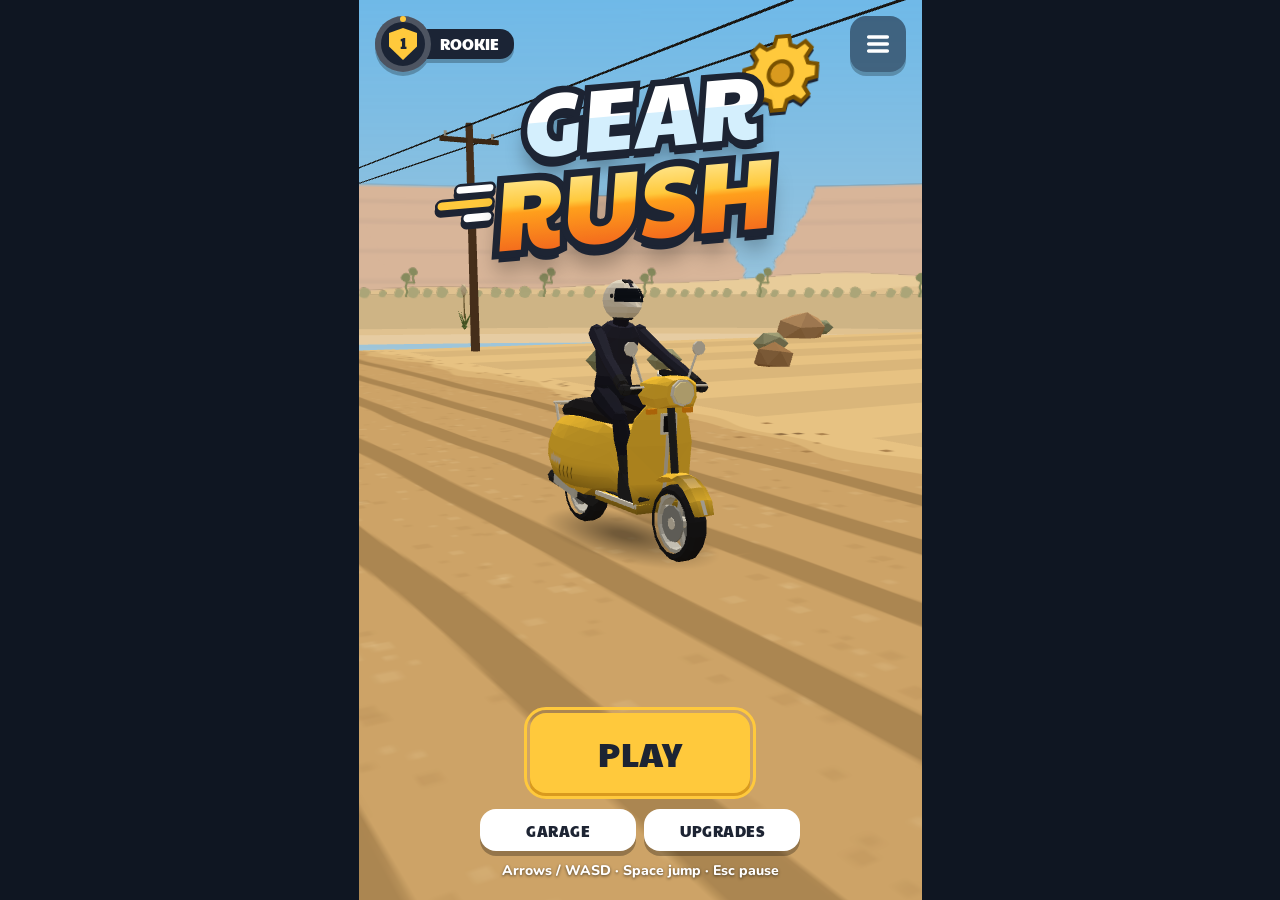
==== commit f3424796: "Deploy Gear Rush 0.34.0 (ee5c29c)" ====
--- a/index.html
+++ b/index.html
@@ -10,8 +10,8 @@
     <title>Gear Rush</title>
     <link rel="icon" type="image/svg+xml" href="./favicon.svg" />
     <link rel="apple-touch-icon" href="./icons/apple-touch-icon.png" />
-    <script type="module" crossorigin src="./assets/index-CVE1YdJw.js"></script>
-    <link rel="stylesheet" crossorigin href="./assets/index-DL4WOPQt.css">
+    <script type="module" crossorigin src="./assets/index-Z2YT9kMs.js"></script>
+    <link rel="stylesheet" crossorigin href="./assets/index-BYIR_16e.css">
   <link rel="manifest" href="./manifest.webmanifest"></head>
   <body>
     <div id="app">
--- a/assets/index-BYIR_16e.css
+++ b/assets/index-BYIR_16e.css
@@ -0,0 +1 @@
+@font-face{font-family:Paytone One;font-style:normal;font-display:swap;font-weight:400;src:url(./paytone-one-vietnamese-400-normal-3uz3l8e0.woff2) format("woff2"),url(./paytone-one-vietnamese-400-normal-BRPeB8vx.woff) format("woff");unicode-range:U+0102-0103,U+0110-0111,U+0128-0129,U+0168-0169,U+01A0-01A1,U+01AF-01B0,U+0300-0301,U+0303-0304,U+0308-0309,U+0323,U+0329,U+1EA0-1EF9,U+20AB}@font-face{font-family:Paytone One;font-style:normal;font-display:swap;font-weight:400;src:url(./paytone-one-latin-ext-400-normal-3vhx3Voy.woff2) format("woff2"),url(./paytone-one-latin-ext-400-normal-DRXB6jXc.woff) format("woff");unicode-range:U+0100-02BA,U+02BD-02C5,U+02C7-02CC,U+02CE-02D7,U+02DD-02FF,U+0304,U+0308,U+0329,U+1D00-1DBF,U+1E00-1E9F,U+1EF2-1EFF,U+2020,U+20A0-20AB,U+20AD-20C0,U+2113,U+2C60-2C7F,U+A720-A7FF}@font-face{font-family:Paytone One;font-style:normal;font-display:swap;font-weight:400;src:url(./paytone-one-latin-400-normal-CUTjhAbn.woff2) format("woff2"),url(./paytone-one-latin-400-normal-B3s3dOdV.woff) format("woff");unicode-range:U+0000-00FF,U+0131,U+0152-0153,U+02BB-02BC,U+02C6,U+02DA,U+02DC,U+0304,U+0308,U+0329,U+2000-206F,U+20AC,U+2122,U+2191,U+2193,U+2212,U+2215,U+FEFF,U+FFFD}@font-face{font-family:Nunito;font-style:normal;font-display:swap;font-weight:600;src:url(./nunito-cyrillic-ext-600-normal-CWPPjBOD.woff2) format("woff2"),url(./nunito-cyrillic-ext-600-normal-vnfu4DTE.woff) format("woff");unicode-range:U+0460-052F,U+1C80-1C8A,U+20B4,U+2DE0-2DFF,U+A640-A69F,U+FE2E-FE2F}@font-face{font-family:Nunito;font-style:normal;font-display:swap;font-weight:600;src:url(./nunito-cyrillic-600-normal-DJGQ2h05.woff2) format("woff2"),url(./nunito-cyrillic-600-normal-BUjmtIuu.woff) format("woff");unicode-range:U+0301,U+0400-045F,U+0490-0491,U+04B0-04B1,U+2116}@font-face{font-family:Nunito;font-style:normal;font-display:swap;font-weight:600;src:url(./nunito-vietnamese-600-normal-BY8O6Cug.woff2) format("woff2"),url(./nunito-vietnamese-600-normal-DO1RqFw5.woff) format("woff");unicode-range:U+0102-0103,U+0110-0111,U+0128-0129,U+0168-0169,U+01A0-01A1,U+01AF-01B0,U+0300-0301,U+0303-0304,U+0308-0309,U+0323,U+0329,U+1EA0-1EF9,U+20AB}@font-face{font-family:Nunito;font-style:normal;font-display:swap;font-weight:600;src:url(./nunito-latin-ext-600-normal-Dd9Zuxh1.woff2) format("woff2"),url(./nunito-latin-ext-600-normal-BKUpuB78.woff) format("woff");unicode-range:U+0100-02BA,U+02BD-02C5,U+02C7-02CC,U+02CE-02D7,U+02DD-02FF,U+0304,U+0308,U+0329,U+1D00-1DBF,U+1E00-1E9F,U+1EF2-1EFF,U+2020,U+20A0-20AB,U+20AD-20C0,U+2113,U+2C60-2C7F,U+A720-A7FF}@font-face{font-family:Nunito;font-style:normal;font-display:swap;font-weight:600;src:url(./nunito-latin-600-normal-Br8yIETf.woff2) format("woff2"),url(./nunito-latin-600-normal-Cd0eNu1l.woff) format("woff");unicode-range:U+0000-00FF,U+0131,U+0152-0153,U+02BB-02BC,U+02C6,U+02DA,U+02DC,U+0304,U+0308,U+0329,U+2000-206F,U+20AC,U+2122,U+2191,U+2193,U+2212,U+2215,U+FEFF,U+FFFD}@font-face{font-family:Nunito;font-style:normal;font-display:swap;font-weight:800;src:url(./nunito-cyrillic-ext-800-normal-B-cvGohL.woff2) format("woff2"),url(./nunito-cyrillic-ext-800-normal-pjRatrRO.woff) format("woff");unicode-range:U+0460-052F,U+1C80-1C8A,U+20B4,U+2DE0-2DFF,U+A640-A69F,U+FE2E-FE2F}@font-face{font-family:Nunito;font-style:normal;font-display:swap;font-weight:800;src:url(./nunito-cyrillic-800-normal-D3igD7Kl.woff2) format("woff2"),url(./nunito-cyrillic-800-normal-DymMgApb.woff) format("woff");unicode-range:U+0301,U+0400-045F,U+0490-0491,U+04B0-04B1,U+2116}@font-face{font-family:Nunito;font-style:normal;font-display:swap;font-weight:800;src:url(./nunito-vietnamese-800-normal-D_CZYdm9.woff2) format("woff2"),url(./nunito-vietnamese-800-normal-Dz0hZPb5.woff) format("woff");unicode-range:U+0102-0103,U+0110-0111,U+0128-0129,U+0168-0169,U+01A0-01A1,U+01AF-01B0,U+0300-0301,U+0303-0304,U+0308-0309,U+0323,U+0329,U+1EA0-1EF9,U+20AB}@font-face{font-family:Nunito;font-style:normal;font-display:swap;font-weight:800;src:url(./nunito-latin-ext-800-normal-CtU8tJOV.woff2) format("woff2"),url(./nunito-latin-ext-800-normal-CDcxIxx8.woff) format("woff");unicode-range:U+0100-02BA,U+02BD-02C5,U+02C7-02CC,U+02CE-02D7,U+02DD-02FF,U+0304,U+0308,U+0329,U+1D00-1DBF,U+1E00-1E9F,U+1EF2-1EFF,U+2020,U+20A0-20AB,U+20AD-20C0,U+2113,U+2C60-2C7F,U+A720-A7FF}@font-face{font-family:Nunito;font-style:normal;font-display:swap;font-weight:800;src:url(./nunito-latin-800-normal-Dz8SOQK_.woff2) format("woff2"),url(./nunito-latin-800-normal-D-J0wlBY.woff) format("woff");unicode-range:U+0000-00FF,U+0131,U+0152-0153,U+02BB-02BC,U+02C6,U+02DA,U+02DC,U+0304,U+0308,U+0329,U+2000-206F,U+20AC,U+2122,U+2191,U+2193,U+2212,U+2215,U+FEFF,U+FFFD}:root{--sky: #9ed8f5;--cream: #fcefd4;--ink: #1d2433;--gold: #ffc93c;--gold-dark: #d99a1e;--red: #e63946;--green: #3ddc84;--blue: #1982c4;--panel: rgba(20, 28, 44, .86);--panel-line: rgba(255, 255, 255, .12);--display: "Paytone One", "Arial Black", system-ui, sans-serif;--body: "Nunito", system-ui, -apple-system, "Segoe UI", sans-serif;--safe-t: env(safe-area-inset-top, 0px);--safe-b: env(safe-area-inset-bottom, 0px);--safe-l: env(safe-area-inset-left, 0px);--safe-r: env(safe-area-inset-right, 0px)}*{box-sizing:border-box;-webkit-tap-highlight-color:transparent}html,body{margin:0;height:100%;overflow:hidden;background:#0f1622;color:#fff;font-family:var(--body);user-select:none;-webkit-user-select:none;touch-action:none;overscroll-behavior:none}#app{position:relative;height:100vh;height:var(--app-h, 100dvh);width:min(100vw,calc(var(--app-h, 100dvh) * .625));margin:0 auto;overflow:hidden;background:var(--sky);container-type:inline-size}#gl,#fx{position:absolute;top:0;right:0;bottom:0;left:0;width:100%;height:100%;display:block}#fx{pointer-events:none}#vignette{position:absolute;top:0;right:0;bottom:0;left:0;pointer-events:none;opacity:0;background:radial-gradient(ellipse at center,transparent 45%,rgba(230,57,70,.75) 100%);transition:opacity .35s ease-out}#vignette.on{opacity:1;transition:none}#ui{position:absolute;top:0;right:0;bottom:0;left:0;pointer-events:none}#ui>*{pointer-events:auto}#rotate{display:none}@media (orientation: landscape) and (pointer: coarse) and (max-height: 520px){#rotate{display:flex;position:fixed;top:0;right:0;bottom:0;left:0;z-index:99;background:#0f1622;flex-direction:column;align-items:center;justify-content:center;text-align:center;font-family:var(--display);font-size:22px}#rotate div{font-size:64px;animation:spin 2s ease-in-out infinite}}@keyframes spin{50%{transform:rotate(90deg)}}.screen{position:absolute;top:0;right:0;bottom:0;left:0;display:flex;flex-direction:column;align-items:center;padding:calc(16px + var(--safe-t)) calc(16px + var(--safe-r)) calc(20px + var(--safe-b)) calc(16px + var(--safe-l))}#ui>.screen.passthrough{pointer-events:none}:where(.screen.passthrough)>*{pointer-events:auto}.screen.dim{background:#0a101c8c;backdrop-filter:blur(2px);-webkit-backdrop-filter:blur(2px)}.spacer{flex:1}.logo{position:relative;isolation:isolate;display:flex;flex-direction:column;align-items:center;font-family:var(--display);font-size:clamp(54px,19cqw,96px);line-height:.92;letter-spacing:.02em;transform:rotate(-5deg) skew(-9deg)}.logo-word{position:relative;display:block;color:transparent}.logo-word:before,.logo-word:after{content:attr(data-text);position:absolute;top:0;right:0;bottom:0;left:0}.logo-word:before{color:var(--ink);-webkit-text-stroke:.15em var(--ink);text-shadow:0 .035em 0 var(--ink),0 .07em 0 var(--ink),0 .105em 0 var(--ink),0 .2em .22em rgba(0,0,0,.35)}.logo-word:after{background:var(--fill);-webkit-background-clip:text;background-clip:text;color:transparent}.w-gear{--fill: linear-gradient(#fff 0 52%, #d4effd 52% 100%)}.w-rush{--fill: linear-gradient(#fff3b0, #ffc93c 46%, #ff9f1c 54%, #f2661d);font-size:1.12em}.logo-gear{position:absolute;z-index:-1;width:.95em;height:.95em;top:-.32em;right:-.42em;filter:drop-shadow(0 .04em 0 var(--ink))}.logo-gear svg{width:100%;height:100%;display:block;animation:logo-spin 9s linear infinite}@keyframes logo-spin{to{transform:rotate(1turn)}}.logo-rush{position:relative}.logo-streaks{position:absolute;right:calc(100% + .06em);top:.2em;display:grid;justify-items:end;gap:.07em}.logo-streaks i{display:block;height:.09em;border-radius:99px;background:#fff;box-shadow:0 0 0 .03em var(--ink),0 .05em 0 .03em var(--ink)}.logo-streaks i:nth-child(1){width:.42em}.logo-streaks i:nth-child(2){width:.62em;background:var(--gold)}.logo-streaks i:nth-child(3){width:.32em}.btn{font-family:var(--display);font-size:22px;letter-spacing:.5px;color:var(--ink);background:#fff;border:0;border-radius:16px;padding:12px 22px;min-height:52px;min-width:52px;box-shadow:0 5px #00000047;cursor:pointer;transition:transform .08s,box-shadow .08s,opacity .2s}.btn:active{transform:translateY(4px);box-shadow:0 1px #00000047}.btn:focus-visible,.swatch:focus-visible,.tabs button:focus-visible,.toggle:focus-visible,.lang button:focus-visible{outline:3px solid var(--gold);outline-offset:3px}.btn.primary{background:var(--gold);font-size:34px;padding:16px 40px;min-width:220px;box-shadow:0 6px 0 var(--gold-dark)}.btn.primary:active{box-shadow:0 2px 0 var(--gold-dark)}.btn.ghost{background:#141c2c8c;color:#fff;box-shadow:0 4px #00000040}.btn[disabled]{opacity:.45;pointer-events:none}.btn.icon{padding:0;width:56px;height:56px;font-size:26px;display:grid;place-items:center}.btn svg{width:24px;height:24px;vertical-align:-4px}.btn.icon svg{width:28px;height:28px}.stack{display:grid}.stack>*{grid-area:1 / 1;min-width:0}.stack>.stack-off{visibility:hidden}.row{display:flex;gap:12px;align-items:center;justify-content:center;flex-wrap:wrap}.col{display:flex;flex-direction:column;gap:12px;align-items:center}.title .col{gap:8px}.chip{display:inline-flex;align-items:center;gap:8px;padding:8px 14px;border-radius:999px;background:#141c2c99;font-weight:800;font-size:18px}.chip svg{width:22px;height:22px}.panel{background:var(--panel);border:1px solid var(--panel-line);border-radius:22px;padding:20px;width:min(100%,360px)}.title-text{font-family:var(--display);font-size:40px;font-weight:400;text-align:center;margin:0 0 8px}.hint{font-size:16px;text-align:center;font-weight:800;text-shadow:0 1px 3px rgba(0,0,0,.6)}.boot{justify-content:center;gap:36px;background:linear-gradient(#9ed8f5,#fcefd4)}.bar{width:60%;height:14px;border-radius:99px;background:#1d243340;overflow:hidden}.bar>i{display:block;height:100%;width:0;background:var(--ink);border-radius:99px;transition:width .15s}.title-top{width:100%;display:flex;justify-content:space-between;align-items:center;gap:8px}.title .logo{margin-top:0;font-size:clamp(54px,17cqw,88px)}.player-badge{display:inline-flex;align-items:center;height:56px;min-width:0;max-width:min(246px,calc(100cqw - 104px));padding:0;border:0;background:none;color:#fff;font-family:var(--body);text-align:left;cursor:pointer;filter:drop-shadow(0 4px 0 rgba(0,0,0,.25));transition:transform .08s,filter .08s}.player-badge:active{transform:translateY(3px);filter:drop-shadow(0 1px 0 rgba(0,0,0,.25))}.player-badge:focus-visible{outline:3px solid var(--gold);outline-offset:3px;border-radius:28px}.pb-disc{position:relative;z-index:1;flex:none;display:grid;place-items:center;width:56px;height:56px;border-radius:50%;background:#1b2435}.pb-ring{position:absolute;top:0;right:0;bottom:0;left:0;width:100%;height:100%;transform:rotate(-90deg)}.pb-ring circle{fill:none;stroke-width:6}.pb-track{stroke:#ffffff38}.pb-fill{stroke:var(--gold);stroke-linecap:round}.pb-disc .rank-badge{position:relative;width:28px;height:32px;font-size:15px}.pb-plate{display:grid;gap:3px;min-width:0;margin-left:-14px;padding:6px 15px 7px 23px;border-radius:0 14px 14px 0;background:#1b2435}.pb-name{font-family:var(--display);font-weight:400;font-size:15px;line-height:1.15;overflow:hidden;text-overflow:ellipsis;white-space:nowrap}.pb-name.long{font-size:13px}.pb-plate small{font-size:12px;font-weight:800;line-height:1;color:var(--gold);white-space:nowrap;overflow:hidden;text-overflow:ellipsis}.title .spacer{position:relative;width:100%;display:flex;justify-content:flex-end;align-items:flex-start;pointer-events:none}.app-slot{position:absolute;left:0;right:0;bottom:10px;display:flex;justify-content:center}.side-rail{display:flex;flex-direction:column;gap:10px;pointer-events:auto}.side-btn{position:relative;width:52px;height:52px;padding:0;border:0;border-radius:16px;cursor:pointer;display:grid;place-items:center;background:#141c2c8c;color:#fff;box-shadow:0 4px #00000040;transition:transform .08s,box-shadow .08s}.side-btn:active{transform:translateY(3px);box-shadow:0 1px #00000040}.side-btn:focus-visible{outline:3px solid var(--gold);outline-offset:3px}.side-btn svg{width:28px;height:28px}.panel.start-pick{display:grid;gap:12px;width:min(100%,320px)}.start-pick .btn{display:flex;align-items:baseline;justify-content:center;gap:10px;min-width:0;font-size:clamp(21px,6.8vw,26px);padding:12px 14px}.start-pick .btn:not(.ghost){justify-content:flex-start;text-align:left;white-space:nowrap}.start-pick .btn small{font-family:var(--body);font-weight:800;font-size:15px;opacity:.8}.pf-rank{display:flex;align-items:center;gap:12px;padding:4px 0 12px;border-bottom:1px solid var(--panel-line)}.pf-rank .rank-badge{width:44px;height:50px;font-size:24px}.pf-rank b{font-family:var(--display);font-weight:400;font-size:20px}.pf-text{display:grid;gap:4px;flex:1;min-width:0}.pf-text>small{font-size:13px;font-weight:800;opacity:.8}.pf-row{display:flex;align-items:center;gap:12px;padding:10px 0;border-bottom:1px solid var(--panel-line)}.pf-row b{font-size:20px;font-weight:800}.pf-nick{overflow:hidden;text-overflow:ellipsis;white-space:nowrap}.pf-row .pf-style{display:block;font-size:13px;opacity:.8;margin-top:2px}.pf-icon{display:grid;place-items:center;width:34px;flex:none}.pf-icon svg{width:28px;height:28px}.pf-tabs button{flex:1 1 0}.btn.pf-share{width:44px;height:44px;font-size:13px}.btn.pf-share svg{width:22px;height:22px}.results .style-line{font-family:var(--display);font-size:18px;display:flex;flex-direction:column;align-items:center;gap:4px}.results .style-line b{color:var(--gold);font-weight:400;font-size:clamp(26px,4.2dvh,34px);line-height:1;text-shadow:0 3px 0 var(--ink);margin-left:4px}.results .best-pill{display:inline-flex;align-items:center;gap:.3em;padding:.2em .75em .2em .5em;border-radius:999px;font-family:var(--display);background:var(--gold);color:var(--ink);-webkit-text-stroke:0;box-shadow:0 .18em 0 var(--gold-dark),0 0 .9em #ffc93c8c;animation:bounce .8s ease-in-out infinite alternate}.results .best-pill svg{width:1.1em;height:1.1em}.results .best-pill svg path{fill:var(--ink);stroke:none}.results .newbest{font-size:clamp(20px,3.4dvh,26px)}.results .style-best{font-size:16px}.results .unlocked{font-family:var(--display);font-size:18px;color:#3ddc84;text-shadow:0 2px 0 rgba(0,0,0,.35);margin-top:4px}.results .unlocked.cp-drylands{color:#ffb36b}.title .col{width:100%;max-width:320px}.title .col .hint{margin:2px 0 0;font-size:14px}.title-play{display:flex;gap:14px;width:100%}.title-play .btn{height:60px;min-width:0;min-height:0}.btn.primary.daily{flex:2;display:flex;flex-direction:column;align-items:center;justify-content:center;gap:2px;padding:4px 8px;font-size:22px;line-height:1.1}.btn.daily small{display:inline-flex;align-items:center;gap:6px;font-family:var(--body);font-weight:800;font-size:14px;opacity:.85}.btn.daily small.explain{font-size:12px;line-height:1.1}.btn.daily .streak,.results .streak{display:inline-flex;align-items:center;gap:2px;color:#c2410c}.btn.daily svg{width:16px;height:16px;vertical-align:0}.free-ride{flex:1;padding:4px;font-size:15px;line-height:1.1}.title-more{width:100%;gap:8px;flex-wrap:nowrap;margin-top:8px}.title-more .btn{flex:1;min-width:0;min-height:42px;padding:6px 8px;font-size:15px}.hud .dist .daily-tag{display:block;font-size:14px;letter-spacing:1px;color:var(--gold);margin-bottom:2px}.hud .dist .daily-tag[hidden]{display:none}.results .daily-head{font-family:var(--display);font-size:18px;color:var(--gold)}.results .streak{color:#ff8a3d}.results .streak.up{animation:tierpop .6s .3s}.hud .top{width:100%;display:grid;grid-template-columns:1fr 1fr;align-items:start;position:relative;z-index:1}.hud .bottom{position:absolute;left:0;right:0;bottom:calc(14px + var(--safe-b));pointer-events:none;display:flex;justify-content:center}.hud .left{display:flex;flex-direction:column;gap:8px;align-items:flex-start}.hud .gears{display:inline-flex;align-items:center;gap:6px;font-family:var(--display);font-size:24px;text-shadow:0 2px 0 rgba(0,0,0,.35)}.hud .gears,.hud .dist,.hud .mission{will-change:transform}.hud .gears svg{width:28px;height:28px}.hud .rail{position:absolute;top:30%;height:30%;display:flex;flex-direction:column;align-items:center;pointer-events:none}.hud .combo{--c: #fff;left:calc(8px + var(--safe-l));gap:6px;opacity:.55;transition:opacity .2s}.hud .combo.on{opacity:1}.hud .combo b{font-family:var(--display);font-weight:400;font-size:22px;line-height:1;padding:5px 7px 6px;border-radius:12px;min-width:44px;background:var(--c);color:var(--ink);text-align:center;box-shadow:0 3px #00000059;transition:background .2s}.hud .combo .cbar{flex:1;width:18px;border-radius:99px;overflow:hidden;position:relative;background:#141c2c8c;border:2px solid rgba(255,255,255,.4);box-shadow:0 3px #0000004d}.hud .combo .cbar i{position:absolute;top:0;right:0;bottom:0;left:0;transform-origin:bottom;transition:transform .15s ease-out,background .2s;background:linear-gradient(to top,var(--c),color-mix(in srgb,var(--c),#fff 50%))}.hud .combo[data-level="2"]{--c: #3ddc84}.hud .combo[data-level="3"]{--c: #5aa9ff}.hud .combo[data-level="4"]{--c: #b388ff}.hud .combo[data-level="5"]{--c: var(--gold)}.hud .combo b{position:relative}.hud .combo[data-level="5"] b:after,.hud .combo[data-level="5"] .cbar:after{content:"";position:absolute;top:0;right:0;bottom:0;left:0;border-radius:inherit;background:#fff;opacity:0;pointer-events:none;animation:shimmer 1.2s ease-in-out infinite}@keyframes shimmer{50%{opacity:.22}}.hud .stunts{position:absolute;top:30%;left:calc(62px + var(--safe-l));display:flex;flex-direction:column;align-items:flex-start;gap:4px;pointer-events:none}.hud .stunt{--c: #fff;font-family:var(--display);font-size:16px;line-height:1;color:var(--c);white-space:nowrap;-webkit-text-stroke:3px var(--ink);paint-order:stroke fill;text-shadow:0 2px 0 var(--ink);opacity:0}.hud .stunt[data-level="2"]{--c: #3ddc84}.hud .stunt[data-level="3"]{--c: #5aa9ff}.hud .stunt[data-level="4"]{--c: #b388ff}.hud .stunt[data-level="5"],.hud .stunt.razor{--c: var(--gold)}.hud .stunt.razor{font-size:20px}.hud .stunt.perk{--c: var(--gold);font-size:18px}.hud .combo .chain{display:flex;gap:4px}.hud .combo .chain[hidden]{display:none}.hud .combo .chain i{width:10px;height:10px;border-radius:50%;background:#141c2c8c;border:2px solid rgba(255,255,255,.5);transition:background .1s}.hud .combo .chain i.on{background:var(--gold);border-color:#fff}.hud .combo .hook{--c: #fff;--left: 1;position:absolute;bottom:calc(100% + 6px);left:50%;translate:-50% 0;padding:3px;border-radius:12px;background:conic-gradient(var(--c) calc(var(--left) * 360deg),rgba(255,255,255,.15) 0)}.hud .combo .hook[hidden]{display:none}.hud .combo .hook span{display:block;font-family:var(--display);font-size:16px;line-height:1;padding:4px 6px;border-radius:9px;background:color-mix(in srgb,var(--c),transparent 55%);color:var(--ink);opacity:.85}.hud .combo .hook[data-level="2"]{--c: #3ddc84}.hud .combo .hook[data-level="3"]{--c: #5aa9ff}.hud .combo .hook[data-level="4"]{--c: #b388ff}.hud .combo .hook[data-level="5"]{--c: var(--gold)}.hud .combo.up b{animation:comboup .3s ease-out}@keyframes comboup{40%{transform:scale(1.5) rotate(-6deg)}}.hud .combo.broke{animation:combobreak .45s ease-out}.hud .combo.broke .cbar{animation:railflash .45s}@keyframes combobreak{20%{transform:translate(-5px) rotate(-6deg)}40%{transform:translate(5px) rotate(5deg)}60%{transform:translate(-3px)}80%{transform:translate(2px)}}@keyframes railflash{0%,50%{border-color:var(--red);background:#e6394699}}.hud .combo.down b{animation:combodown .35s ease-out}@keyframes combodown{40%{transform:scale(.7) translateY(6px)}}.hud .combo.low .cbar{animation:combolow .5s ease-in-out infinite alternate}@keyframes combolow{to{opacity:.45}}.hud .hp{right:calc(8px + var(--safe-r));flex-direction:column-reverse;justify-content:space-evenly;width:46px;border-radius:99px;background:#141c2c73;border:2px solid rgba(255,255,255,.25)}.hud .hp.low{animation:lowhp .7s ease-in-out infinite alternate}@keyframes lowhp{to{background:#e6394699;border-color:#fff9}}.hud .hp svg{width:30px;height:30px;transition:opacity .4s,transform .4s;filter:drop-shadow(0 2px 0 rgba(0,0,0,.3))}.hud .hp svg.lost{opacity:.25;transform:scale(.8) rotate(-20deg);filter:grayscale(1)}.hud .hp svg.crack{animation:crack .4s}@keyframes crack{30%{transform:scale(1.5) rotate(15deg)}}.hud.still .combo,.hud.still .combo .cbar i{transition:none}.hud.still .combo.up b,.hud.still .combo[data-level="5"] b:after,.hud.still .combo[data-level="5"] .cbar:after,.hud.still .hp.low{animation:none}.hud.still .combo.broke,.hud.still .combo.broke .cbar,.hud.still .combo.down b,.hud.still .combo.low .cbar{animation:none}.hud.still .hp.low{background:#e6394699}.combopop{--c: #3ddc84;--s: 1;--r: -4deg;position:absolute;left:0;right:0;top:calc(clamp(28px,6.5dvh,60px) + var(--safe-t));display:flex;flex-direction:column;align-items:center;transform-origin:50% 0;pointer-events:none;opacity:0;isolation:isolate;font-family:var(--display);line-height:.95;-webkit-text-stroke:3px var(--ink);paint-order:stroke fill;text-shadow:0 4px 0 var(--ink)}.combopop small{font-size:18px;letter-spacing:3px;color:#fff;-webkit-text-stroke-width:2px;text-shadow:0 2px 0 var(--ink)}.combopop b{font-weight:400;font-size:clamp(48px,min(20cqw,9.5dvh),86px);color:var(--c)}.combopop span{font-size:clamp(26px,min(10cqw,5dvh),44px);color:color-mix(in srgb,var(--c),#fff 55%)}.combopop:before{content:"";position:absolute;z-index:-1;left:50%;top:50%;width:240px;height:240px;margin:-120px;border-radius:50%;opacity:0;background:repeating-conic-gradient(color-mix(in srgb,var(--c),transparent 35%) 0 12deg,transparent 12deg 24deg);-webkit-mask:radial-gradient(circle,#000 25%,transparent 70%);mask:radial-gradient(circle,#000 25%,transparent 70%)}.combopop.l3{--c: #5aa9ff;--s: 1.08;--r: 3deg}.combopop.l4{--c: #b388ff;--s: 1.16;--r: -5deg}.combopop.l5{--c: var(--gold);--s: 1.26;--r: 0deg}.combopop.l5:before{width:300px;height:300px;margin:-150px;background:repeating-conic-gradient(#ffc93c 0 10deg,transparent 10deg 15deg,#ff6b6b 15deg 25deg,transparent 25deg 30deg,#5aa9ff 30deg 40deg,transparent 40deg 45deg,#3ddc84 45deg 55deg,transparent 55deg 60deg)}.combopop.show{animation:combopop 2s ease-out forwards}.combopop.show:before{animation:burst 1.2s linear forwards}@keyframes combopop{0%{opacity:0;transform:translateY(24px) scale(calc(var(--s) * .3)) rotate(var(--r))}8%{opacity:1;transform:translateY(0) scale(calc(var(--s) * 1.2)) rotate(var(--r))}16%{transform:scale(var(--s)) rotate(var(--r))}82%{opacity:1;transform:translateY(-6px) scale(var(--s)) rotate(var(--r))}to{opacity:0;transform:translateY(-22px) scale(calc(var(--s) * .9)) rotate(var(--r))}}@keyframes burst{0%{opacity:0;transform:scale(.2) rotate(0)}15%{opacity:1}to{opacity:0;transform:scale(1.4) rotate(70deg)}}.hud.still .combopop.show{animation-name:popfade}.hud.still .combopop.show:before{animation:none}@keyframes popfade{0%,to{opacity:0}6%,85%{opacity:1}}.hud .dist{font-family:var(--display);font-size:44px;line-height:1;text-align:center;text-shadow:0 3px 0 rgba(0,0,0,.35);min-width:120px}.hud .dist small{font-size:22px;margin-left:2px}.hud .dist.tierpop{animation:tierpop .6s}@keyframes tierpop{30%{color:var(--gold);transform:scale(1.15)}}.hud .right{display:flex;justify-content:flex-end}.toast{position:absolute;left:0;right:0;top:26%;padding:0 12px;overflow-wrap:anywhere;text-align:center;pointer-events:none;font-family:var(--display);font-size:clamp(28px,9cqw,40px);color:#fff;-webkit-text-stroke:2px var(--ink);paint-order:stroke fill;text-shadow:0 4px 0 var(--ink);transform:translate(-120%);opacity:0}.toast.show{animation:toast 1.5s ease-in-out forwards}@keyframes toast{0%{transform:translate(-120%);opacity:0}15%,80%{transform:translate(0);opacity:1}to{transform:translate(120%);opacity:0}}.drops{position:absolute;top:0;right:0;bottom:0;left:0;pointer-events:none;overflow:hidden}.drops i{position:absolute;border-radius:50% 50% 46% 46%;background:radial-gradient(circle at 35% 30%,#ffffff8c,#c8e1e62e 55%,#a0c8d214);box-shadow:inset 0 -2px 4px #ffffff40;opacity:0;animation:drop 1.7s ease-out forwards}@keyframes drop{0%{opacity:0;transform:translateY(0) scale(.6)}12%{opacity:1;transform:translateY(0) scale(1)}to{opacity:0;transform:translateY(26px) scale(1)}}.hud.still .drops i{animation-name:drop-still}@keyframes drop-still{0%{opacity:0}12%{opacity:1}to{opacity:0}}.toast.danger{color:#ff7a1a;text-shadow:0 4px 0 var(--ink),0 0 18px rgba(255,70,20,.8)}.toast.danger.show{animation:toast-danger 2.4s ease-in-out forwards,danger-blink .32s steps(1,end) 7}@keyframes toast-danger{0%{transform:translate(-120%);opacity:0}8%,88%{transform:translate(0);opacity:1}to{transform:translate(120%);opacity:0}}@keyframes danger-blink{0%{color:#ff2a12}50%{color:#ffb21a}}.hud.still .toast.danger.show{animation:toast-danger 2.4s ease-in-out forwards}.app-chip{pointer-events:auto;font-size:14px;min-height:40px;padding:8px 14px;border-radius:999px;max-width:calc(100cqw - 120px);background:var(--green);color:var(--ink);box-shadow:0 4px #1f8a4f}.app-chip.install{background:#fff;box-shadow:0 4px #00000047}.app-chip.how{font-family:var(--body);font-weight:800;line-height:1.2;text-align:left;border-radius:16px}.settings .version{margin:14px 0;font-size:13px;opacity:.7;display:flex;flex-wrap:wrap;justify-content:center;align-items:center;gap:0 10px}.version-link{padding:6px;border:0;background:none;color:inherit;font:inherit;text-decoration:underline;cursor:pointer}.whats-new-version{margin:0;font-size:14px;opacity:.75}.whats-new li{font-size:16px;align-items:flex-start;gap:10px}.whats-new li>svg{width:22px;height:22px;color:var(--gold);margin-top:1px}.settings .setting-hint{margin:-2px 0 8px;font-size:13px;opacity:.75}.settings .privacy-link{display:block;margin-top:14px;padding:6px;font-size:13px;color:inherit}.keep-space{visibility:hidden}.results .board-line{width:100%;border:0;color:inherit;font-family:var(--body);cursor:pointer;box-shadow:inset 0 0 0 2px var(--gold)}.results .board-line b{color:var(--gold)}.results .board-line svg{width:14px;height:14px}.board-panel{display:flex;flex-direction:column;max-height:calc(var(--app-h, 100dvh) - 40px - var(--safe-t) - var(--safe-b))}.board-panel .title-text{font-size:clamp(24px,4.6dvh,32px);line-height:1.1;margin:0}.board-panel .row{flex:none;flex-wrap:nowrap;gap:8px}.board-panel .row .btn{flex:1;min-width:0;min-height:46px;padding:6px 8px;font-size:16px}.board-full{height:min(100%,560px)}.board-full .row{margin-top:auto}.board-panel .board-join{flex:none;margin-top:auto;min-height:46px;padding:6px 8px;font-size:16px}.board-join+.row{margin-top:8px}.msg-list{flex:0 1 auto;display:flex;flex-direction:column;gap:4px;width:100%;min-height:0;margin:10px 0 12px;overflow-y:auto}.msg{flex:none;display:flex;align-items:center;gap:10px;width:100%;min-height:52px;padding:6px 10px;border:0;border-radius:12px;background:#ffffff1a;color:inherit;font-family:var(--body);font-weight:800;font-size:15px;line-height:1.2;text-align:left;cursor:pointer}.msg.new{box-shadow:inset 0 0 0 2px var(--gold)}.msg svg{flex:none;width:18px;height:18px;color:var(--gold)}.msg span{flex:1;min-width:0;overflow-wrap:anywhere}.msg small{display:block;font-size:12px;opacity:.7}.medal{flex:none;display:inline-block;width:14px;height:14px;border-radius:50%;vertical-align:-2px;box-shadow:inset 0 0 0 1.5px #0000004d,0 0 0 1.5px #ffffffbf}.medal.bronze{background:#cd7f32}.medal.silver{background:#c8ccd4}.medal.gold{background:#ffc93c}.results .board-line .medal{margin-right:6px}.board-tabs{flex:none;display:flex;gap:4px;width:100%;margin:6px 0 2px}.board-tab{flex:1;min-width:0;min-height:36px;padding:4px 8px;border:0;border-radius:10px;background:#ffffff1a;color:inherit;font-family:var(--body);font-weight:800;font-size:14px;cursor:pointer}.board-tab[aria-pressed=true]{background:var(--gold);color:var(--ink)}.board-tab:disabled{cursor:default}.board-sum{margin-top:0;font-size:13px}.board-list{flex:0 1 auto;display:flex;flex-direction:column;width:100%;min-height:0}.board-rows{list-style:none;margin:8px 0 12px;padding:0;display:flex;flex-direction:column;gap:3px;width:100%;flex:0 1 auto;min-height:0;overflow-y:auto}.board-rows li{flex:none;display:flex;align-items:center;gap:8px;min-height:32px;padding:2px 10px;border-radius:10px;background:#ffffff1a;font-weight:800;font-size:15px;text-align:left}.board-rows li.me{background:var(--gold);color:var(--ink)}.board-rows li.board-gap{min-height:0;padding:0;background:none;justify-content:center;line-height:1;opacity:.6}.board-pos{flex:none;width:24px;text-align:right;font-family:var(--display);font-weight:400}.board-swatch{flex:none;width:18px;height:18px;border-radius:50%;box-shadow:0 0 0 2px #ffffffb3}.board-name{flex:1;min-width:0;overflow:hidden;text-overflow:ellipsis;white-space:nowrap}.board-name small{margin-left:6px;font-size:12px;opacity:.7}.board-rows li b{flex:none;font-family:var(--display);font-weight:400}.nick-input{width:100%;min-height:48px;margin:8px 0 4px;padding:8px 14px;border:0;border-radius:12px;background:#fff;color:var(--ink);font-family:var(--body);font-weight:800;font-size:18px;text-align:center}.nick-error{min-height:40px;margin:0 0 8px;font-weight:800;font-size:14px;line-height:20px;color:#ffb36b}.sign{position:absolute;left:calc(12px + var(--safe-l));top:calc(100px + var(--safe-t));pointer-events:none;font-family:var(--display);text-align:center;line-height:1.05;white-space:nowrap;padding:5px 12px 6px;border-radius:8px;opacity:0;transform:translate(-130%)}.sign small{display:block;font-size:10px;letter-spacing:1.2px;opacity:.9}.sign b{display:block;font-size:18px;font-weight:400;margin:2px 0}.sign.show{animation:sign 3.6s ease-in-out forwards}.sign.show.still{animation-name:sign-fade}@keyframes sign{0%{transform:translate(-130%);opacity:1}12%,85%{transform:translate(0);opacity:1}to{transform:translate(-130%);opacity:1}}@keyframes sign-fade{0%,to{opacity:0;transform:none}10%,88%{opacity:1;transform:none}}.sign.outskirts{background:#1f6b3a;color:#fff;border:2px solid #fff;box-shadow:0 0 0 2px #1f6b3a,0 5px 0 2px #0000004d}.sign.city{background:#f4f4ef;color:#1b1c21;border:2px solid #1b1c21;box-shadow:0 0 0 2px #f4f4ef,0 5px 0 2px #0000004d}.sign.drylands{color:#f6e7c8;border-radius:3px;border:2px solid #4a2f18;rotate:-2deg;text-shadow:0 1px 0 #4a2f18;background:repeating-linear-gradient(0deg,transparent 0 7px,rgba(60,35,15,.25) 7px 8px),linear-gradient(#a8743f,#855428);box-shadow:0 5px #0000004d}.sign.drylands:before,.sign.drylands:after{content:"";position:absolute;top:50%;width:5px;height:5px;margin-top:-2.5px;border-radius:50%;background:#3a2a1c}.sign.drylands:before{left:4px}.sign.drylands:after{right:4px}.sign.marsh{color:#f2ead2;border-radius:4px;border:2px solid #2e3a2a;rotate:1deg;text-shadow:0 1px 0 #2e3a2a;background:repeating-linear-gradient(0deg,transparent 0 8px,rgba(30,40,25,.22) 8px 9px),linear-gradient(#5e7a56,#4a6444);box-shadow:0 5px #0000004d}.sign.marsh:after{content:"";position:absolute;right:6px;top:100%;width:5px;height:16px;border-radius:0 0 3px 3px;background:linear-gradient(#8a9a76,#8a9a7633)}.sign.coast{color:#2f5d7a;border-radius:6px;border:3px dotted #7a5a34;rotate:1.5deg;background:repeating-linear-gradient(0deg,transparent 0 9px,rgba(120,100,70,.12) 9px 10px),linear-gradient(#f6f1e6,#e2d8c4);box-shadow:0 0 0 2px #e8dcc4,0 5px 0 2px #0000004d}.sign.mountains{color:#f2e6cc;border-radius:4px;border:2px solid #2a1c12;rotate:-1deg;text-shadow:0 1px 0 #2a1c12;background:repeating-linear-gradient(0deg,transparent 0 7px,rgba(20,10,5,.25) 7px 8px),linear-gradient(#5a3e2a,#3e2a1c);box-shadow:0 5px #0000004d}.sign.mountains:before{content:"";position:absolute;left:-3px;right:-3px;top:-6px;height:8px;border-radius:4px;background:#f4f7fa}.sign.mountains:after{content:"";position:absolute;right:10px;top:100%;width:0;height:0;border-left:3px solid transparent;border-right:3px solid transparent;border-top:12px solid #dbe8f2}.countdown{position:absolute;top:0;right:0;bottom:0;left:0;display:grid;place-items:center;pointer-events:none;font-family:var(--display);font-size:120px;-webkit-text-stroke:4px var(--ink);paint-order:stroke fill}.countdown span{animation:count .5s ease-out}@keyframes count{0%{transform:scale(1.6);opacity:0}}.start-hint{position:absolute;left:16px;right:16px;top:38%;transition:opacity .6s;pointer-events:none}.coach{position:absolute;left:calc(60px + var(--safe-l));right:calc(60px + var(--safe-r));top:22%;pointer-events:none;display:none;flex-direction:column;align-items:center;gap:4px;text-align:center;text-shadow:0 1px 3px rgba(0,0,0,.6)}.coach.show{display:flex;animation:coach-in .25s ease-out}@keyframes coach-in{0%{opacity:0;transform:scale(.85)}}.coach .arrow{width:72px;height:72px;border-radius:50%;display:grid;place-items:center;margin-bottom:4px;background:var(--gold);color:var(--ink);box-shadow:0 5px 0 var(--gold-dark)}.coach .arrow svg{width:44px;height:44px;animation:nudge .9s ease-in-out infinite}.coach[data-move=left]{--dx: -7px;--dy: 0}.coach[data-move=right]{--dx: 7px;--dy: 0}.coach[data-move=up]{--dx: 0;--dy: -7px}.coach[data-move=down]{--dx: 0;--dy: 7px}@keyframes nudge{50%{transform:translate(var(--dx),var(--dy))}}.coach b{font-family:var(--display);font-weight:400;font-size:clamp(32px,11vw,46px);line-height:1;-webkit-text-stroke:3px var(--ink);paint-order:stroke fill}.coach span{font-size:20px;font-weight:800}.coach small{font-size:16px;font-weight:700;opacity:.9}.hud.still .coach.show,.hud.still .coach .arrow svg{animation:none}.tutorial{justify-content:safe center}.tut-list{list-style:none;margin:4px 0 8px;padding:0;display:grid;gap:12px;width:100%}.tut-list li{display:flex;align-items:center;gap:12px;font-size:17px;font-weight:700;line-height:1.3}.tut-list li>svg,.tut-combo{width:32px;height:32px;flex:none}.tut-combo{display:grid;place-items:center;border-radius:50%;background:#3ddc84;color:var(--ink);font-family:var(--display);font-weight:400;font-size:15px}.garage{padding-top:calc(12px + var(--safe-t))}.garage .head{width:100%;display:flex;justify-content:space-between;align-items:center;gap:8px}.tabs{display:flex;background:#ffffff1f;border-radius:14px;padding:4px}.tabs button{font-family:var(--display);font-size:20px;color:#fff;background:transparent;border:0;border-radius:10px;padding:10px 18px;min-height:48px;cursor:pointer}.tabs button.on{background:#fff;color:var(--ink)}.garage .stage{flex:1;width:100%;touch-action:none}.garage .card{width:min(100%,380px);background:var(--panel);border-radius:22px;padding:14px 16px 16px;border:1px solid var(--panel-line)}.carousel{display:flex;align-items:center;justify-content:space-between;gap:8px}.carousel .name{text-align:center;flex:1;min-width:0}.carousel .name b{font-family:var(--display);font-size:32px;font-weight:400;display:block;line-height:1}.carousel .name span{font-size:16px;opacity:.75}.stats-list{margin:12px 0;display:grid;gap:6px;align-content:start}.stat{display:grid;grid-template-columns:1fr 1.2fr;align-items:center;gap:10px;font-size:16px;font-weight:800}.stat b{justify-self:end;color:var(--gold)}.trait{font-size:16px;font-weight:800;opacity:.8}.perk{display:flex;align-items:center;gap:6px;font-size:16px;font-weight:800;color:var(--gold)}.perk svg{width:20px;height:20px;flex:none}.paint-btn{width:100%;display:flex;align-items:center;justify-content:center;gap:10px;margin-bottom:14px;background:#ffffff1f;color:#fff}.paint-dots{display:flex;margin-left:4px}.paint-dots i{width:24px;height:24px;border-radius:50%;border:2px solid #fff}.paint-dots i+i{margin-left:-8px}.paint .head h2{font-family:var(--display);font-weight:400;font-size:30px;margin:0}.head-spacer{width:56px}.paint-sections{display:grid;gap:12px;margin-bottom:14px}.paint-section h3{display:flex;align-items:center;gap:6px;margin:0 0 8px;font-size:15px;font-weight:800;opacity:.75}.paint-section h3 svg{width:18px;height:18px}.swatch-grid{display:grid;grid-template-columns:repeat(8,minmax(0,1fr));gap:8px}.swatch{aspect-ratio:1;border-radius:50%;border:3px solid transparent;cursor:pointer;padding:0;box-shadow:inset 0 -3px #00000040}.swatch.on{border-color:#fff;transform:scale(1.12)}.swatch[disabled]{opacity:.3;pointer-events:none}.swatch[data-key=decal-color-2]{outline:1px solid rgba(255,255,255,.4);outline-offset:-1px}.swatch.locked{position:relative}.swatch-lock{position:absolute;right:-4px;bottom:-4px;width:18px;height:18px;border-radius:50%;display:grid;place-items:center;background:var(--ink);color:var(--gold)}.swatch-lock svg{width:11px;height:11px}.finish-silver{background:linear-gradient(135deg,#8d939e,#f4f6fa 45%,#9aa1ad 60%,#e3e7ee)}.finish-gold{background:linear-gradient(135deg,#a8781a,#ffe9a0 45%,#c9921f 60%,#f6cf5a)}.finish-copper{background:linear-gradient(135deg,#7a3b18,#ffc79a 45%,#a9542a 60%,#e39462)}.finish-ruby{background:radial-gradient(circle at 30% 30%,#ffd0d8 0 10%,transparent 12%),conic-gradient(#7d0018,#f35,#a3001f,#ff6f86,#7d0018)}.finish-emerald{background:radial-gradient(circle at 30% 30%,#d0ffe2 0 10%,transparent 12%),conic-gradient(#04532a,#2ee88a,#077a3d,#6bffb0,#04532a)}.finish-amethyst{background:radial-gradient(circle at 30% 30%,#f0dcff 0 10%,transparent 12%),conic-gradient(#3e1470,#b46cff,#5a1fa0,#d4a6ff,#3e1470)}.finish-diamond{background:radial-gradient(circle at 30% 30%,#fff 0 12%,transparent 13%),conic-gradient(#d8f3ff,#ffd6f5,#fff7c8,#c9ffe9,#d6e4ff,#d8f3ff)}.finish-opal{background:radial-gradient(circle at 35% 35%,#19c9a0 0 14%,transparent 38%),radial-gradient(circle at 70% 65%,#d23cff 0 12%,transparent 38%),radial-gradient(circle at 65% 25%,#3c7bff 0 10%,transparent 32%),radial-gradient(circle at 30% 75%,#ff8a2b 0 6%,transparent 24%),#1b2030}.garage .bank{margin-top:8px;font-size:16px;padding:6px 12px}.carousel .name .lock{display:inline-flex;vertical-align:2px;margin-right:6px;color:var(--gold)}.carousel .name .lock svg{width:22px;height:22px}.garage,.screen.dim{overflow-y:auto;touch-action:pan-y}.garage .stage{min-height:48px}@media (max-height: 720px){.garage .head .btn.icon{width:48px;height:48px}.garage .tabs button{min-height:42px;padding:6px 16px}.garage .bank{margin-top:4px}.garage .card{padding:10px 14px 12px}.garage .carousel .btn.icon{width:46px;height:46px}.garage .carousel .name b{font-size:26px}.garage .stats-list{margin:8px 0;gap:3px}.garage .stat,.garage .trait,.garage .perk{font-size:15px}.garage .paint-btn{min-height:0;padding:8px 16px;margin-bottom:10px}.paint-sections{gap:8px;margin-bottom:10px}.swatch-grid{gap:6px}.garage .btn.primary{font-size:28px;padding:10px 36px;min-height:0}.title .logo{font-size:clamp(48px,min(17cqw,9.5dvh),88px)}}@media (max-height: 600px){.side-rail{gap:6px}.side-btn{width:44px;height:44px;border-radius:14px}.garage .carousel .name span{display:none}.paint-section h3{margin-bottom:4px}}@media (max-height: 560px){.side-rail{flex-direction:row}}.price{display:inline-flex;align-items:center;gap:4px;line-height:1}.price svg{width:.9em;height:.9em;vertical-align:0}.btn.buy.armed{background:var(--green);box-shadow:0 5px #1f8a4f}.buy-label{justify-items:center;align-items:center;white-space:nowrap}.buy-wrap{position:relative;display:inline-flex}.missing{position:absolute;left:50%;top:0;transform:translate(-50%,-55%);z-index:1;white-space:nowrap;display:inline-flex;align-items:center;gap:4px;padding:2px 10px;border-radius:999px;font-size:13px;font-weight:800;line-height:18px;background:var(--red);color:#fff;box-shadow:0 2px #0000004d}.upg .missing{left:auto;right:-4px;transform:translateY(-55%)}.upg-note{margin:10px 0 6px;font-size:14px;opacity:.8}.upg{display:grid;grid-template-columns:34px 1fr auto;gap:10px;align-items:center;padding:12px 0;border-bottom:1px solid var(--panel-line)}.upg-icon svg{width:34px;height:34px}.upg-text{display:grid;gap:3px;min-width:0}.upg-text b{font-size:17px;font-weight:800}.upg-value{font-size:15px;line-height:20px;font-weight:800;opacity:.85}.upg-value em{font-style:normal;color:var(--gold)}.pips{display:flex;gap:4px}.pips i{width:18px;height:6px;border-radius:99px;background:#ffffff2e}.pips i.on{background:var(--gold)}.upg .btn.buy{font-size:16px;min-height:48px;padding:10px}.upg-action{justify-items:end;align-items:center}.upg-max{font-family:var(--display);font-size:20px;color:var(--gold);padding:0 10px}.upg-close{margin-top:16px}.results{justify-content:safe center;gap:clamp(5px,1.3dvh,16px);padding-top:calc(10px + var(--safe-t));padding-bottom:calc(14px + var(--safe-b))}.results>*{flex-shrink:0}.results .label-top{font-family:var(--display);font-size:18px;opacity:.85}.results .big{font-family:var(--display);font-size:clamp(46px,min(17cqw,8.4dvh),84px);line-height:1;text-shadow:0 5px 0 var(--ink)}.results .btn.primary{font-size:clamp(22px,3.4dvh,26px);padding:clamp(6px,1.2dvh,10px) 32px;min-width:190px;box-shadow:0 4px 0 var(--gold-dark)}.results .row .btn{min-height:clamp(44px,6.6dvh,52px);padding-block:clamp(6px,1.3dvh,12px);font-size:clamp(19px,3dvh,22px)}.results .big small{font-size:.4em}.newbest{font-family:var(--display);font-size:36px;color:var(--gold);-webkit-text-stroke:2px var(--ink);paint-order:stroke fill;animation:bounce .8s ease-in-out infinite alternate}@keyframes bounce{to{transform:scale(1.08) rotate(-2deg)}}.results .btn.share{min-height:40px;padding:6px 18px;font-size:16px;gap:8px}.results .btn.share svg{width:20px;height:20px}.share-note{position:absolute;left:50%;top:0;transform:translate(-50%,-55%);z-index:1;white-space:nowrap;padding:2px 10px;border-radius:999px;font-family:var(--body);font-size:13px;font-weight:800;line-height:18px;background:var(--green);color:var(--ink);box-shadow:0 2px #0000004d}.share-note.failed{background:var(--red);color:#fff}.pf-share .share-note{left:auto;right:0;transform:translateY(-55%)}.results .btn.share.hot{box-shadow:0 5px #00000047,0 0 0 3px var(--gold)}.results .lines{width:min(100%,340px);display:grid;gap:6px}.results .line{display:flex;justify-content:space-between;align-items:center;padding:clamp(4px,.85dvh,10px) 14px;border-radius:12px;background:#ffffff1a;font-weight:800;font-size:16px}.results .line b{font-family:var(--display);font-weight:400;font-size:20px;display:inline-flex;gap:6px;align-items:center}.results .line svg{width:20px;height:20px}.results .line small{display:block;font-size:13px;font-weight:700;opacity:.75;margin-top:1px}@media (max-height: 880px){.results .style-line{flex-direction:row;flex-wrap:wrap;justify-content:center;gap:2px 10px}.results .style-best{font-size:13px}.results .unlocked{font-size:15px;margin-top:0}.results .lines{grid-template-columns:1fr 1fr}.results .lines>:last-child:nth-child(odd){grid-column:1 / -1}.results .lines>.line:not(:last-child:nth-child(odd)){flex-direction:column;align-items:flex-start;justify-content:space-between;gap:1px;padding:4px 10px;font-size:13px}.results .lines>.line:not(:last-child:nth-child(odd)) b{font-size:17px}.results .lines>.line:not(:last-child:nth-child(odd)) small{font-size:12px}}@media (max-height: 820px){.results{gap:4px}.results .newbest{font-size:24px}.results .btn.share{min-height:36px;padding-block:4px}}.results{justify-content:flex-start;overscroll-behavior-y:contain;-webkit-overflow-scrolling:touch}.results>:first-child{margin-top:auto}.results:after{content:"";display:block;flex:0 0 calc(var(--safe-b) + 12px);margin-bottom:auto}@media (max-height: 640px){.results .big{font-size:clamp(40px,min(14cqw,7.4dvh),60px);text-shadow:0 3px 0 var(--ink)}.results .newbest{font-size:20px}.results .btn.share{min-height:36px;padding-block:4px}.results .rank-box{padding:4px 12px;gap:2px}.results .lines{gap:4px}.results .row .btn{min-height:42px}}.settings{justify-content:safe center}.settings-tabs{margin-bottom:6px}.settings-tabs button{flex:1 1 auto;font-size:15px;padding:8px 6px}@media (max-height: 720px){.settings-panel{padding:14px 20px}.settings-panel .title-text{font-size:30px;margin-bottom:6px}.settings-panel .version{margin:8px 0}.settings-panel .lang{margin:8px 0 6px}.settings-panel .label{margin-top:8px}}.toggle{display:flex;justify-content:space-between;align-items:center;width:100%;padding:12px 4px;font-size:18px;font-weight:800;border:0;border-bottom:1px solid var(--panel-line);background:none;color:#fff;min-height:52px;cursor:pointer;font-family:var(--body);text-align:left}.toggle .sw{width:52px;height:30px;border-radius:99px;background:#fff3;position:relative;transition:background .2s;flex:none}.toggle .sw:after{content:"";position:absolute;top:3px;left:3px;width:24px;height:24px;border-radius:50%;background:#fff;transition:transform .2s}.toggle.on .sw{background:var(--green)}.toggle.on .sw:after{transform:translate(22px)}.slider{display:block;width:100%;padding:12px 4px 4px;border-bottom:1px solid var(--panel-line);font-size:18px;font-weight:800;color:#fff;font-family:var(--body)}.slider-head{display:flex;justify-content:space-between}.slider-head b{font-weight:800;opacity:.8}.slider input{-webkit-appearance:none;-moz-appearance:none;appearance:none;display:block;width:100%;height:48px;margin:0;background:none;cursor:pointer}.slider input::-webkit-slider-runnable-track{height:10px;border-radius:99px;background:#fff3}.slider input::-moz-range-track{height:10px;border-radius:99px;background:#fff3}.slider input::-webkit-slider-thumb{-webkit-appearance:none;width:28px;height:28px;margin-top:-9px;border-radius:50%;background:#fff;border:0}.slider input::-moz-range-thumb{width:28px;height:28px;border-radius:50%;background:#fff;border:0}.slider input:focus-visible{outline:3px solid var(--gold);outline-offset:3px}.lang{display:flex;gap:6px;margin:10px 0 18px}.lang button{flex:1;font-family:var(--display);font-size:18px;min-height:48px;border-radius:12px;border:0;background:#ffffff24;color:#fff;cursor:pointer}.lang button.on{background:#fff;color:var(--ink)}.label{font-weight:800;font-size:16px;opacity:.8;margin-top:14px}@media (prefers-reduced-motion: reduce){.logo-gear svg,.newbest,.results .best-pill,.results .streak.up,.countdown span,.hud .gears.pop,#rotate div,.hud .combo b,.hud .combo .cbar,.hud .combo.broke,.hud .hp.low,.combopop.show:before,.coach.show,.coach .arrow svg{animation:none}.hud .hp.low{background:#e6394699}.combopop.show{animation-name:popfade}.sign.show{animation-name:sign-fade}}.rank-badge{display:inline-grid;place-items:center;width:30px;height:34px;flex:none;padding-bottom:3px;font-family:var(--display);font-size:17px;line-height:1;color:var(--ink);background:var(--gold);clip-path:polygon(50% 0,100% 16%,100% 58%,50% 100%,0 58%,0 16%)}.rank-badge.pop{animation:tierpop .5s}.xp-bar{display:block;height:8px;border-radius:99px;background:#ffffff2e;overflow:hidden}.xp-bar>i{display:block;height:100%;background:var(--gold);border-radius:99px;transform-origin:left;transform:scaleX(0)}.results .rank-box{width:min(100%,340px);display:grid;gap:4px;padding:clamp(4px,.85dvh,8px) 14px;border-radius:12px;background:#ffffff1a}.results .rank-head{display:flex;align-items:center;gap:8px;font-family:var(--display);font-size:17px}.results .rank-head b{font-weight:400;flex:1}.results .xp-gain{color:var(--gold)}.results .xp-notes{font-size:13px;font-weight:800;opacity:.8}.results .rank-extra{display:flex;flex-wrap:wrap;gap:4px 10px;align-items:center;font-weight:800;font-size:14px;visibility:hidden}.results .rank-extra.show{visibility:visible}.results .rank-up{font-family:var(--display);color:var(--gold);font-size:16px}.results .rank-extra.show .rank-up{animation:tierpop .6s}.results .reward{display:inline-flex;align-items:center;gap:4px;color:#3ddc84}.results .reward svg{width:16px;height:16px}.rankup{padding:0;overflow:hidden;background:#0d131fed}.pd-rays{position:absolute;left:50%;top:calc(var(--top) * .42);width:240vmax;height:240vmax;margin:-120vmax 0 0 -120vmax;border-radius:50%;background:repeating-conic-gradient(rgba(255,201,60,.17) 0 11deg,transparent 11deg 22deg);animation:pd-spin 26s linear infinite;pointer-events:none}@keyframes pd-spin{to{transform:rotate(360deg)}}.pd-body{position:absolute;left:0;right:0;top:0;height:var(--top);margin:0 auto;width:min(100%,372px);display:flex;flex-direction:column;align-items:center;justify-content:center;gap:clamp(4px,1.2dvh,12px);padding:calc(8px + var(--safe-t)) 18px 12px}.pd-head{margin:0;font-family:var(--display);font-weight:400;font-size:clamp(34px,min(7dvh,14cqw),54px);line-height:1;color:var(--gold);-webkit-text-stroke:8px var(--ink);paint-order:stroke fill;text-shadow:0 5px 0 var(--ink);transform:rotate(-4deg) skew(-8deg);animation:pd-head .3s .3s cubic-bezier(.2,1.5,.4,1) backwards}@keyframes pd-head{0%{opacity:0;transform:scale(.4) rotate(-4deg) skew(-8deg)}}.pd-shield{position:relative;flex:0 1 auto;display:grid;place-items:center;width:clamp(84px,19dvh,148px);aspect-ratio:100 / 114;min-height:0;animation:pd-slam .5s ease-out backwards}.pd-shield svg{position:absolute;top:0;right:0;bottom:0;left:0;width:100%;height:100%}@keyframes pd-slam{0%{opacity:0;transform:scale(2.8) rotate(-12deg)}45%{opacity:1;transform:scale(.9)}70%{transform:scale(1.07)}}.pd-num{position:relative;grid-area:1 / 1;padding-bottom:10%;font-family:var(--display);font-size:clamp(46px,11dvh,84px);line-height:1;color:var(--ink)}.pd-num.old{opacity:0;animation:pd-old .55s steps(1)}.pd-num.new{animation:pd-new .25s .5s ease-out backwards}@keyframes pd-old{0%{opacity:1}}@keyframes pd-new{0%{opacity:0;transform:scale(1.7)}}.pd-title{display:flex;flex-direction:column;align-items:center;gap:5px;width:100%;animation:pd-rise .35s .55s ease-out backwards}.pd-title b{font-family:var(--display);font-weight:400;font-size:clamp(22px,3.6dvh,28px);line-height:1}.pd-title .xp-bar{width:230px}.pd-title small{font-size:14px;font-weight:800;opacity:.85}@keyframes pd-rise{0%{opacity:0;transform:translateY(20px)}}.pd-card{display:flex;align-items:center;gap:14px;width:100%;padding:8px 12px;border-radius:18px;background:#141c2ceb;box-shadow:inset 0 0 0 2px var(--gold);animation:pd-rise .4s .8s ease-out backwards}.pd-card.next{background:#ffffff1a;box-shadow:none}.pd-thumb{flex:none;display:grid;place-items:center;width:clamp(52px,10dvh,76px);aspect-ratio:1;overflow:hidden;border-radius:14px;background:#203047;color:var(--gold)}.pd-card.next .pd-thumb{width:48px;background:#ffffff1f;color:#fff}.pd-thumb svg{width:56%;height:56%}.pd-thumb canvas{width:100%;height:100%;display:block;transform:scale(2.3);transform-origin:50% 62%}.pd-card-text{display:grid;gap:1px;min-width:0;text-align:left}.pd-card-text b{font-family:var(--display);font-weight:400;font-size:clamp(21px,3.6dvh,28px);line-height:1.05}.pd-card.next .pd-card-text b{font-size:21px}.pd-kind{display:inline-flex;align-items:center;gap:5px;font-size:13px;font-weight:900;letter-spacing:.6px;color:var(--gold)}.pd-card.next .pd-kind{color:#fff;opacity:.85}.pd-kind svg{width:15px;height:15px;flex:none}.pd-where{font-size:14px;font-weight:800;opacity:.85}.pd-card.compact{padding:4px 10px;gap:10px}.pd-card.compact .pd-thumb{width:40px;border-radius:10px}.pd-card.compact .pd-where{display:none}.pd-card.compact .pd-card-text b{font-size:18px}.pd-gear{position:absolute;width:24px;height:24px;animation:pd-burst .45s .3s ease-out backwards}.pd-gear svg{width:100%;height:100%;display:block}.pd-gear.g0{left:7%;top:22%;width:26px;height:26px}.pd-gear.g1{right:7%;top:19%;width:30px;height:30px}.pd-gear.g2{left:12%;top:46%;width:20px;height:20px}.pd-gear.g3{right:11%;top:45%;width:22px;height:22px}.pd-gear.g4{left:3%;top:34%;width:16px;height:16px}.pd-gear.g5{right:3%;top:33%;width:16px;height:16px}.pd-gear.g6{left:24%;top:13%;width:16px;height:16px}.pd-gear.g7{right:24%;top:11%;width:18px;height:18px}@keyframes pd-burst{0%{opacity:0;transform:scale(.2)}}.pd-foot{position:absolute;left:0;right:0;display:flex;flex-direction:column;align-items:center;animation:pd-fade .25s ease-out backwards}.pd-foot.results{padding:0 calc(16px + var(--safe-r)) 0 calc(16px + var(--safe-l));justify-content:flex-start}.pd-foot.results .btn{position:relative}@keyframes pd-fade{0%{opacity:0}}.rankup.still *,.rankup.still{animation:none!important}.rankup.still .pd-num.old{display:none}@media (prefers-reduced-motion: reduce){.rankup,.rankup *{animation:none!important}.pd-num.old{display:none}}.hud .right{flex-direction:column;align-items:flex-end;gap:6px}.hud .mission{position:relative;display:inline-flex;align-items:center;gap:5px;padding:4px 10px 4px 6px;border-radius:999px;background:#141c2c99;font-family:var(--display);font-size:17px;line-height:1;pointer-events:none;text-shadow:0 2px 0 rgba(0,0,0,.35)}.hud .mission[hidden]{display:none}.hud .mission svg{width:22px;height:22px;display:block}.hud .mission b{font-weight:400;text-align:right;font-variant-numeric:tabular-nums}.hud .mission .msn-x,.tm-icon .msn-x{font-family:var(--display);font-weight:400;color:var(--gold);font-size:20px}.hud .mission.done{background:var(--gold);color:var(--ink);text-shadow:none;animation:tierpop .5s}.hud .mission.done .msn-x{color:var(--ink)}.hud .mission .msn-label{position:absolute;right:0;top:calc(100% + 4px);font-family:var(--body);font-weight:900;font-size:12px;letter-spacing:1px;white-space:nowrap}.hud .mission .msn-label[hidden]{display:none}.hud .mission.done .msn-label{padding:4px 10px;border-radius:999px;background:#141c2cd9;color:var(--gold);font-family:var(--display);font-weight:400;font-size:17px;letter-spacing:0;text-shadow:none;transform-origin:top right}.panel.missions{width:min(100%,380px)}.tm{display:grid;grid-template-columns:34px 1fr 44px;gap:10px;align-items:center;padding:12px 0;border-bottom:1px solid var(--panel-line)}.tm-new{border-radius:10px;animation:tm-new 1s ease-out}@keyframes tm-new{0%{background:#ffc93c66}}.tm-icon{display:grid;place-items:center}.tm-icon svg{width:30px;height:30px}.tm-text{display:grid;gap:4px;min-width:0}.tm-text b{display:flex;align-items:center;min-height:44px;font-size:16px;line-height:22px;font-weight:800}.tm-foot{display:grid;gap:4px;align-content:center;height:44px}.tm-text small{font-size:13px;font-weight:800;opacity:.8}.panel .btn.tm-collect{width:100%;height:44px;min-width:0;min-height:0;padding:0 8px;font-size:16px;display:inline-flex;gap:6px;align-items:center;justify-content:center;box-shadow:0 4px 0 var(--gold-dark)}.btn.tm-collect svg{width:18px;height:18px}.btn.tm-collect small{font-family:var(--body);opacity:.8}.btn.tm-reroll{width:44px;height:44px}.btn.tm-reroll svg{width:22px;height:22px}.look-grid{display:flex;flex-wrap:wrap;gap:6px}.look-chip{display:inline-flex;align-items:center;gap:4px;min-height:36px;padding:4px 10px;border-radius:10px;border:0;cursor:pointer;font-family:var(--body);font-weight:800;font-size:14px;background:#ffffff1f;color:#fff}.look-chip.on{background:var(--gold);color:var(--ink);box-shadow:0 3px 0 var(--gold-dark)}.look-chip.locked{opacity:.55;cursor:default;font-size:12px}.look-chip .swatch-lock{position:static}.look-chip:focus-visible{outline:3px solid var(--gold);outline-offset:2px}.paint-tabs{margin-bottom:12px}.garage .paint-tabs button{flex:1;white-space:nowrap;font-size:16px;min-height:40px;padding:6px 10px}@media (max-height: 720px){.paint-tabs{margin-bottom:8px}.garage .paint-tabs button{min-height:36px}}.btn,.paint-tabs button,.look-chip{position:relative}.new-dot{position:absolute;top:-5px;right:-5px;width:16px;height:16px;border-radius:50%;background:var(--red);border:2.5px solid #fff;box-shadow:0 1px 3px #0006;animation:new-dot 1.6s ease-in-out infinite;pointer-events:none}.look-chip .new-dot,.paint-tabs .new-dot{width:12px;height:12px;top:-4px;right:-4px;border-width:2px}@keyframes new-dot{50%{transform:scale(1.2)}}@media (prefers-reduced-motion: reduce){.new-dot{animation:none}}.kit-row{display:grid;grid-template-columns:1fr 1fr;gap:8px;margin-bottom:14px}.kit-row .paint-btn{margin-bottom:0;min-width:0;padding:10px 8px;font-size:19px;gap:6px}.kit-row .paint-btn>svg{width:22px;height:22px;flex:none}.kit-row .paint-dots{margin-left:0}.kit-row .paint-dots i{width:20px;height:20px}@media (max-height: 720px){.garage .kit-row{margin-bottom:10px}.garage .kit-row .paint-btn{margin-bottom:0;padding:8px}}.ws-pages{margin-bottom:14px}.ws-grid{display:grid;grid-template-columns:repeat(4,minmax(0,1fr));gap:8px 8px;align-content:start}.ws-grid.ws-glow{grid-template-columns:repeat(5,minmax(0,1fr));gap:6px}.ws-item{display:grid;justify-items:center;gap:4px;min-width:0}.ws-tile{position:relative;width:100%;aspect-ratio:1;border-radius:14px;border:3px solid transparent;padding:3px;cursor:pointer;background:#ffffff1a;color:#fff;display:grid;grid-template-rows:1fr auto;place-items:center}.ws-tile.on{border-color:var(--gold);background-color:#ffc93c29}.ws-tile:focus-visible{outline:3px solid #fff;outline-offset:2px}.ws-pic{display:grid;place-items:center;width:100%;height:100%;min-height:0}.ws-pic svg{width:100%;height:100%;max-width:52px;max-height:52px}.ws-price{font-size:11px;font-weight:800;color:var(--gold);line-height:1;white-space:nowrap}.ws-price .price{gap:2px}.ws-tile .swatch-lock{top:-6px;right:-6px;bottom:auto}.ws-tile.locked .ws-pic{opacity:.75}.ws-name{font-size:12px;font-weight:800;line-height:1.15;text-align:center;opacity:.85;max-width:100%;display:-webkit-box;-webkit-line-clamp:2;-webkit-box-orient:vertical;overflow:hidden;min-height:2.3em;-webkit-hyphens:manual;hyphens:manual}.ws-glow .ws-tile{border-radius:50%}.ws-glow .ws-name{font-size:10.5px}@media (max-height: 720px){.ws-pages{margin-bottom:10px}.ws-grid{gap:6px}}.settings .delete-online{display:block;width:100%;margin-top:4px;min-height:44px;padding:6px 12px;font-family:var(--body);font-weight:800;font-size:15px}.settings .deleted-note{margin:8px 0 0}.btn.danger{background:#ff5d73;color:#fff}.pf-cloud{padding:2px 0 6px;border-bottom:1px solid var(--panel-line)}.pf-cloud .pf-row{border-bottom:0;padding-bottom:4px}.pf-cloud .pf-cloud-status{font-size:16px}.pf-code{display:flex;flex-wrap:wrap;align-items:center;gap:6px 8px;padding:0 0 10px 46px}.pf-code-text{flex:1 0 100%;min-width:0;font:800 16px ui-monospace,Cascadia Mono,Menlo,Consolas,monospace;letter-spacing:.5px;white-space:nowrap}.btn.pf-mini{min-height:36px;min-width:76px;padding:4px 10px;font-size:14px}.pf-cloud-btns{flex-wrap:nowrap;gap:8px}.pf-cloud-btns .btn{flex:1;min-width:0;min-height:46px;padding:6px 8px;font-size:15px;line-height:1.1}.pf-cloud-hint{margin:6px 0 0;font-size:13px;opacity:.8}.cloud-panel .title-text{margin:0;font-size:clamp(22px,4.2dvh,30px);line-height:1.1;text-align:center}.cloud-panel .move-title{font-size:clamp(20px,3.6dvh,26px)}.cloud-code{margin:4px 0;padding:12px 8px;width:100%;border-radius:14px;background:#fff;color:var(--ink);text-align:center;font:800 clamp(20px,6.4vw,26px) ui-monospace,"Cascadia Mono",Menlo,Consolas,monospace;letter-spacing:1px;white-space:nowrap;-webkit-user-select:all;user-select:all}.cloud-actions{gap:8px}.cloud-panel .cloud-actions{flex-wrap:nowrap;width:100%}.cloud-panel .row.cloud-actions .btn{flex:1 1 0;min-height:48px;padding:6px 4px;font-size:14px;line-height:1.1}.cloud-warn{margin:0;font-size:14px;line-height:1.35;opacity:.9}.cloud-panel .btn.primary{font-size:26px;min-width:0;padding:12px 28px}.cloud-panel .row .btn{flex:1;min-width:0;min-height:52px;padding:8px 12px;font-size:20px;line-height:1.1}.cloud-panel .row .btn.primary{font-size:22px}.code-input{font-family:ui-monospace,Cascadia Mono,Menlo,Consolas,monospace;letter-spacing:1px;text-transform:uppercase}.move-save{display:grid;gap:2px;width:100%;padding:10px 12px;border-radius:14px;background:#ffffff1a;text-align:center}.move-save b{font-size:20px;overflow:hidden;text-overflow:ellipsis;white-space:nowrap}.move-save span{font-weight:800;font-size:15px}.move-save small{font-weight:800;font-size:13px;opacity:.75}.move-notes{margin:0;padding-left:20px;font-weight:800;font-size:14px;line-height:1.35}.move-notes li+li{margin-top:4px}.move-notes .move-replace{color:#ffb36b}.tutorial .played-before{font-family:var(--body);font-weight:800;font-size:14px;opacity:.85}.title-note{position:absolute;left:50%;top:calc(var(--safe-t) + 44%);transform:translate(-50%);z-index:4;max-width:calc(100% - 32px);padding:10px 18px;border-radius:16px;background:var(--panel);border:1px solid var(--panel-line);font-family:var(--display);font-size:22px;text-align:center;pointer-events:none;animation:title-note 3.2s ease forwards}@keyframes title-note{0%{opacity:0;transform:translate(-50%,8px)}10%,80%{opacity:1;transform:translate(-50%)}to{opacity:0}}@media (prefers-reduced-motion: reduce){.title-note{animation:none}}
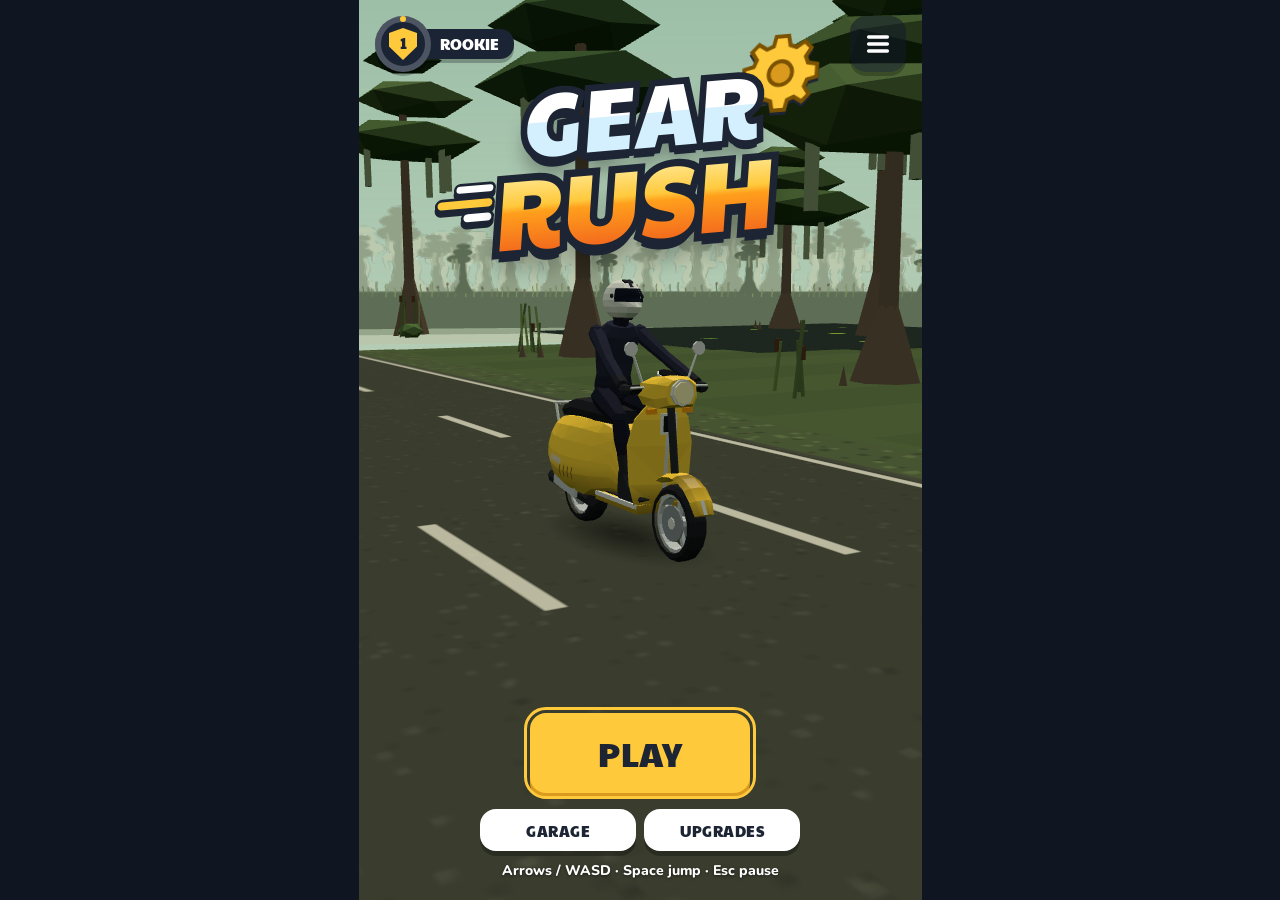
==== commit b59482f5: "Deploy Gear Rush 0.35.0 (e4bcf74)" ====
--- a/index.html
+++ b/index.html
@@ -10,7 +10,7 @@
     <title>Gear Rush</title>
     <link rel="icon" type="image/svg+xml" href="./favicon.svg" />
     <link rel="apple-touch-icon" href="./icons/apple-touch-icon.png" />
-    <script type="module" crossorigin src="./assets/index-Z2YT9kMs.js"></script>
+    <script type="module" crossorigin src="./assets/index-CnTVenH9.js"></script>
     <link rel="stylesheet" crossorigin href="./assets/index-BYIR_16e.css">
   <link rel="manifest" href="./manifest.webmanifest"></head>
   <body>
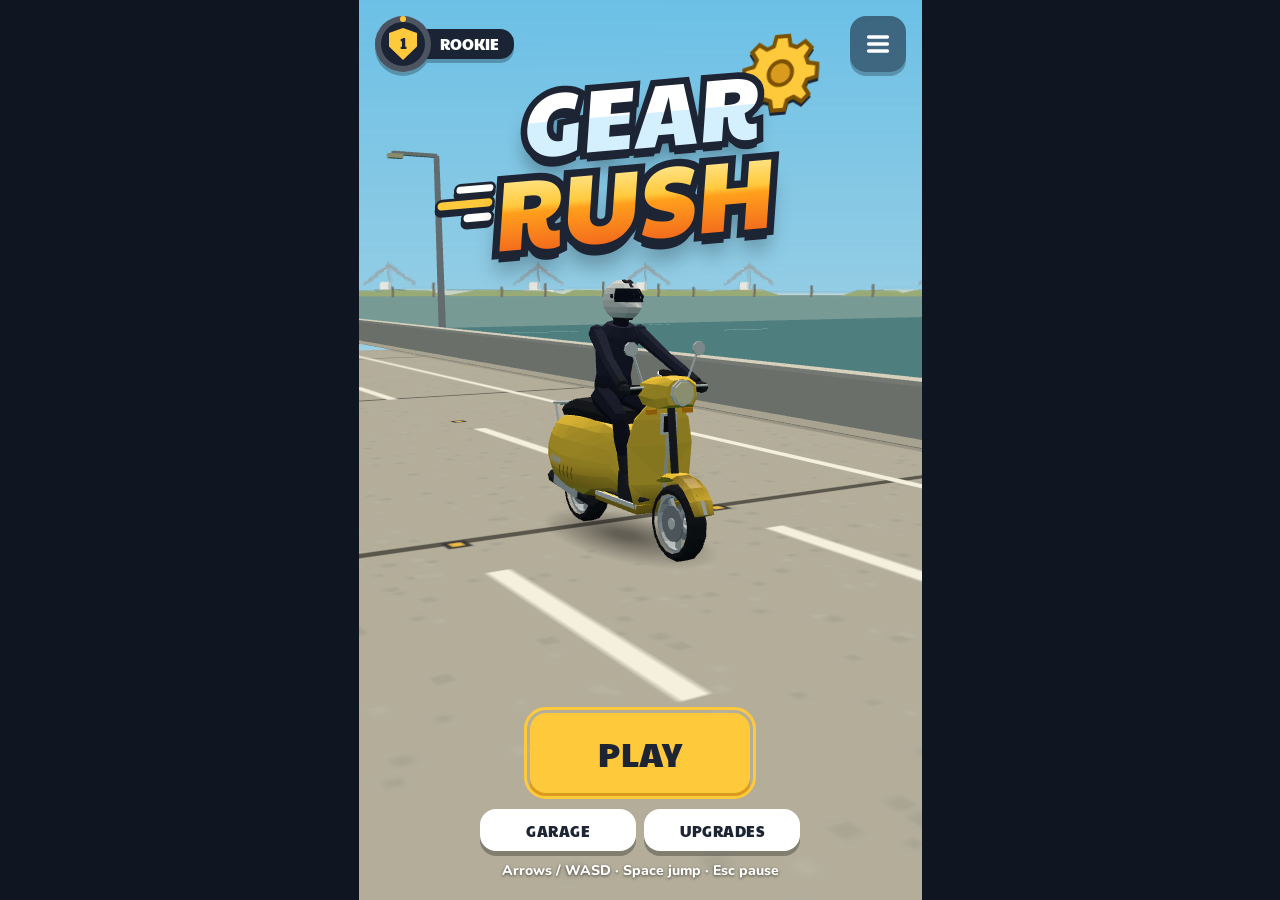
==== commit c255b986: "Deploy Gear Rush 0.35.1 (3a02839)" ====
--- a/index.html
+++ b/index.html
@@ -10,7 +10,7 @@
     <title>Gear Rush</title>
     <link rel="icon" type="image/svg+xml" href="./favicon.svg" />
     <link rel="apple-touch-icon" href="./icons/apple-touch-icon.png" />
-    <script type="module" crossorigin src="./assets/index-CnTVenH9.js"></script>
+    <script type="module" crossorigin src="./assets/index-CUbfIKrC.js"></script>
     <link rel="stylesheet" crossorigin href="./assets/index-BYIR_16e.css">
   <link rel="manifest" href="./manifest.webmanifest"></head>
   <body>
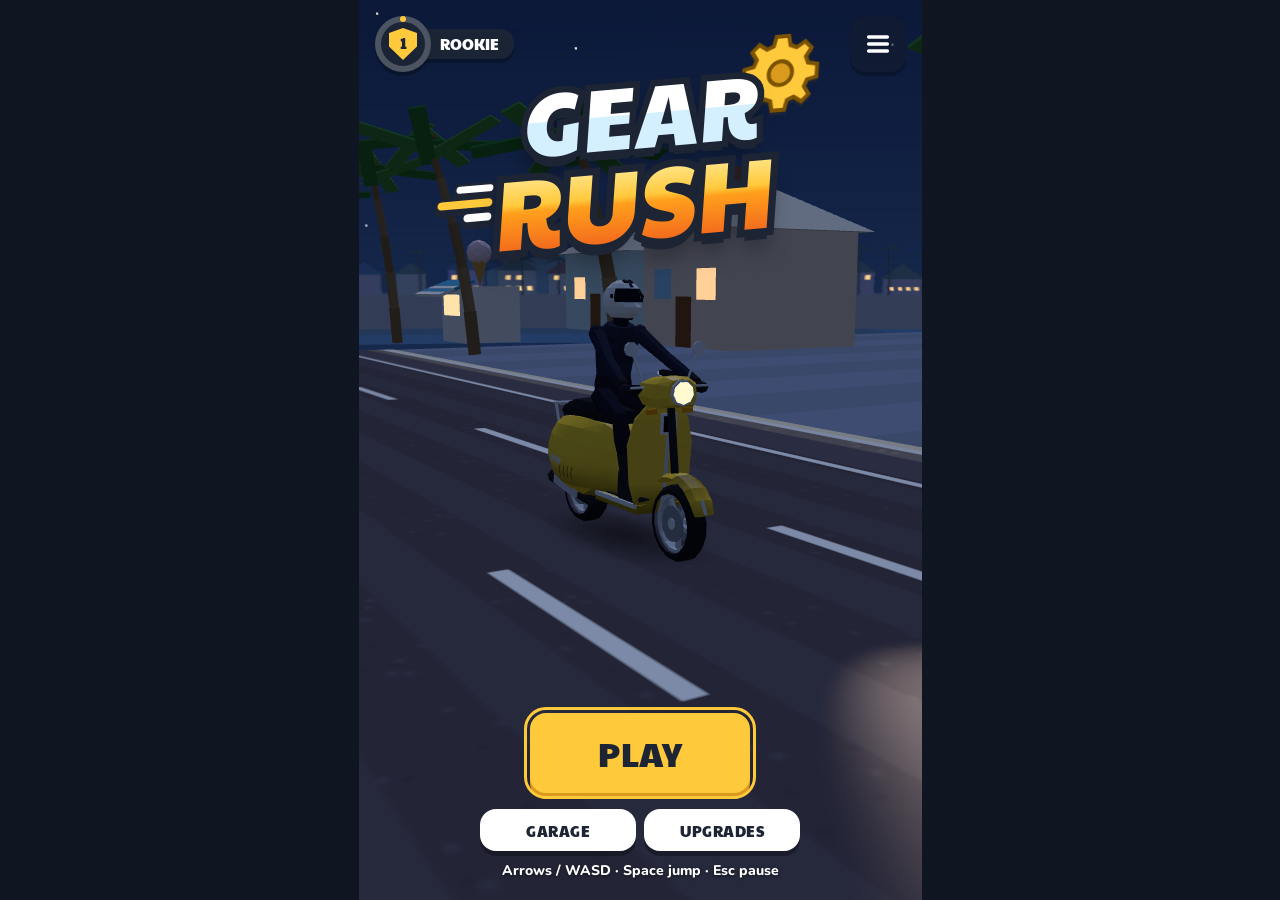
==== commit 939a4676: "Deploy Gear Rush 0.35.2 (3479263)" ====
--- a/index.html
+++ b/index.html
@@ -10,7 +10,7 @@
     <title>Gear Rush</title>
     <link rel="icon" type="image/svg+xml" href="./favicon.svg" />
     <link rel="apple-touch-icon" href="./icons/apple-touch-icon.png" />
-    <script type="module" crossorigin src="./assets/index-CUbfIKrC.js"></script>
+    <script type="module" crossorigin src="./assets/index-3Rk0thsk.js"></script>
     <link rel="stylesheet" crossorigin href="./assets/index-BYIR_16e.css">
   <link rel="manifest" href="./manifest.webmanifest"></head>
   <body>
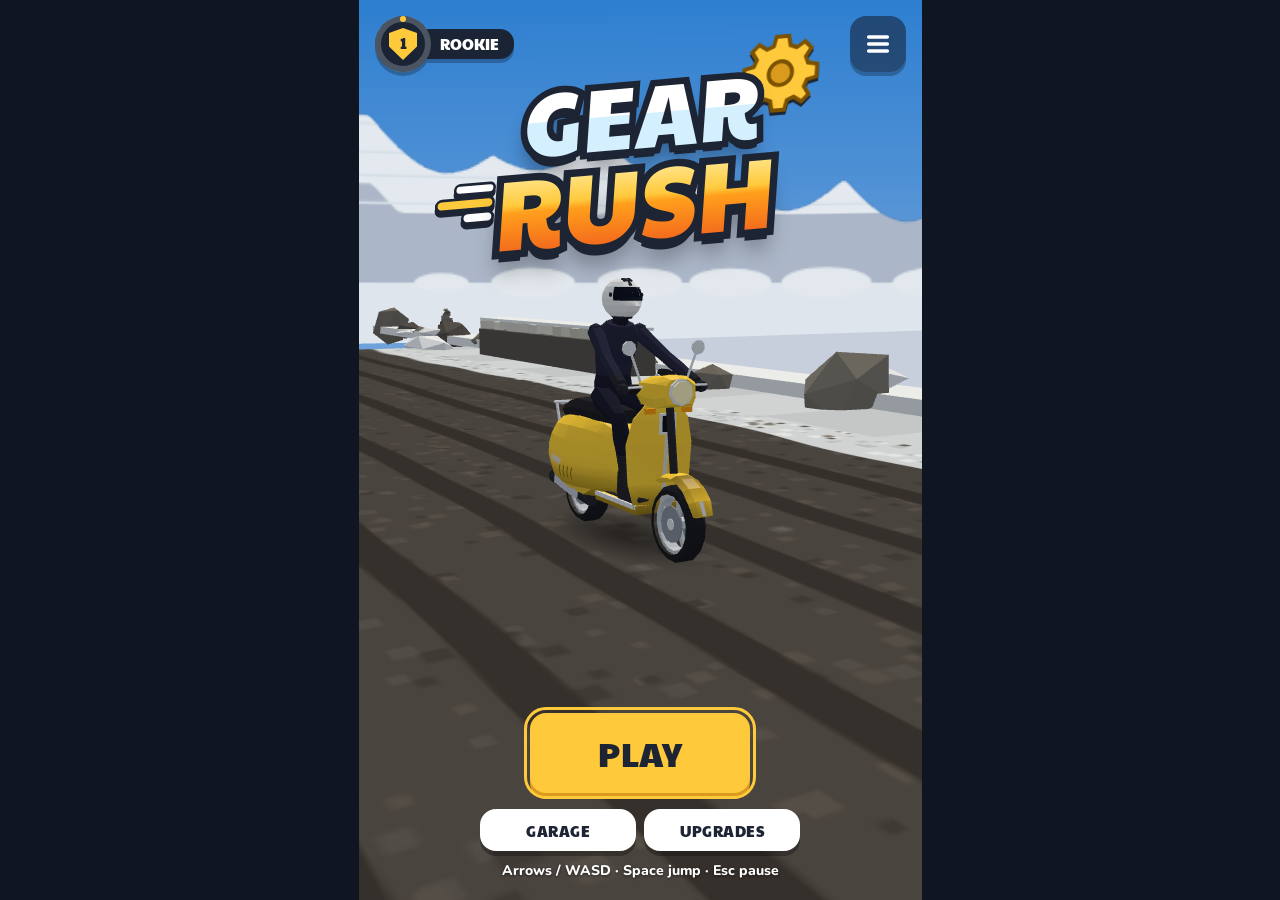
==== commit d71662c4: "Deploy Gear Rush 0.36.0 (d5f6963)" ====
--- a/index.html
+++ b/index.html
@@ -10,7 +10,7 @@
     <title>Gear Rush</title>
     <link rel="icon" type="image/svg+xml" href="./favicon.svg" />
     <link rel="apple-touch-icon" href="./icons/apple-touch-icon.png" />
-    <script type="module" crossorigin src="./assets/index-3Rk0thsk.js"></script>
+    <script type="module" crossorigin src="./assets/index-hu_BEJVM.js"></script>
     <link rel="stylesheet" crossorigin href="./assets/index-BYIR_16e.css">
   <link rel="manifest" href="./manifest.webmanifest"></head>
   <body>
